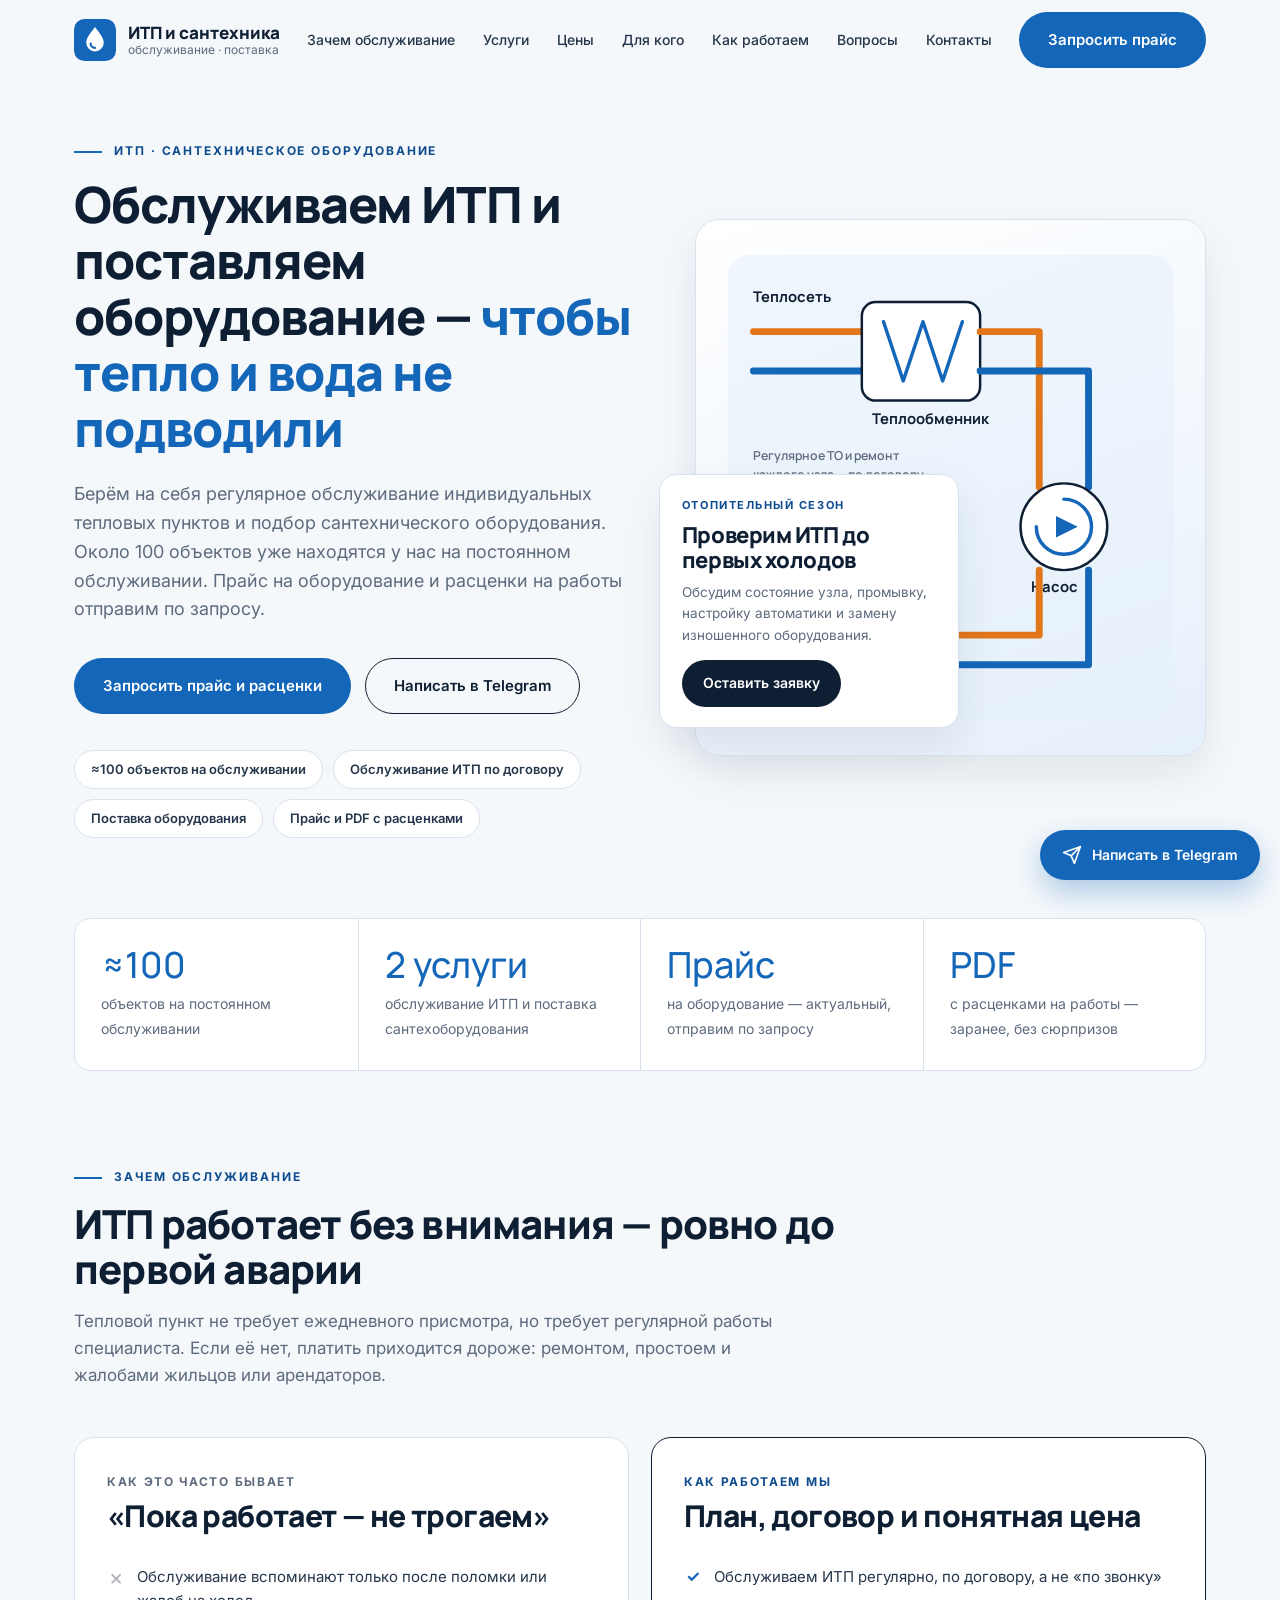
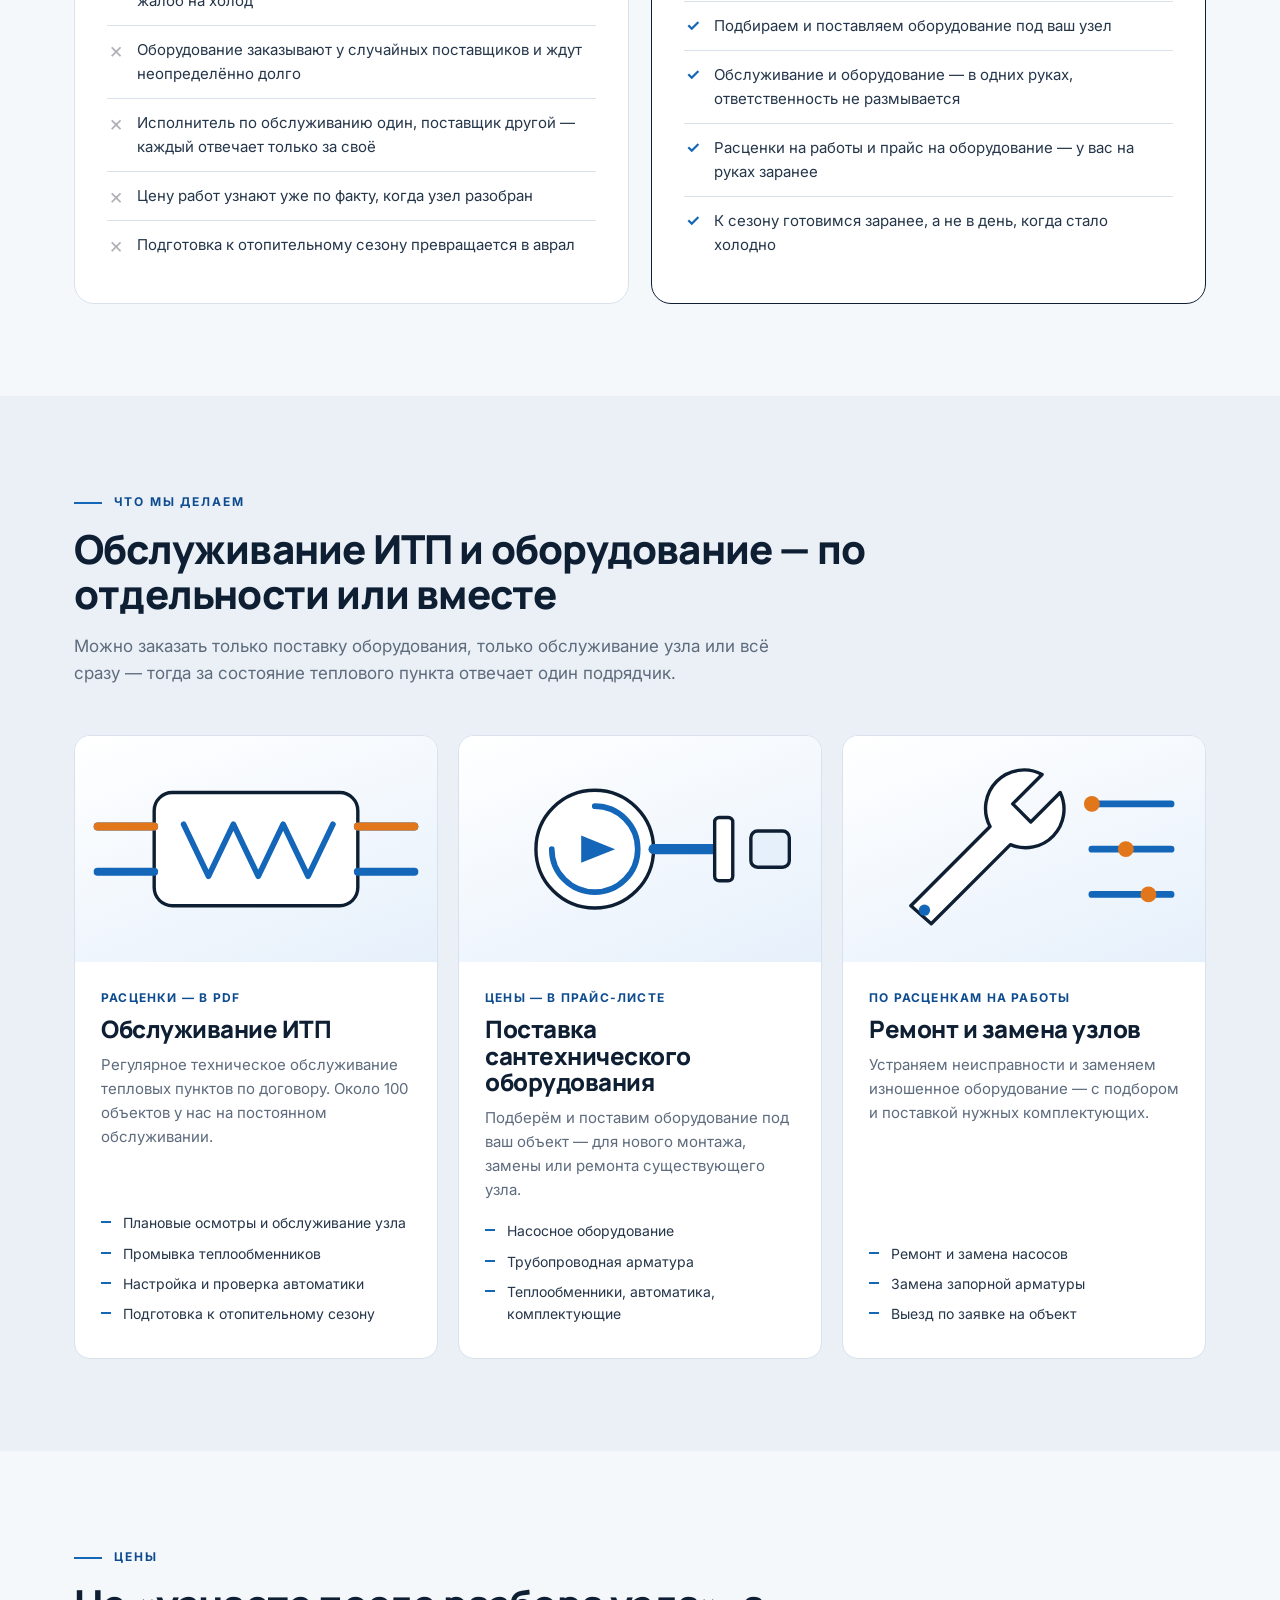
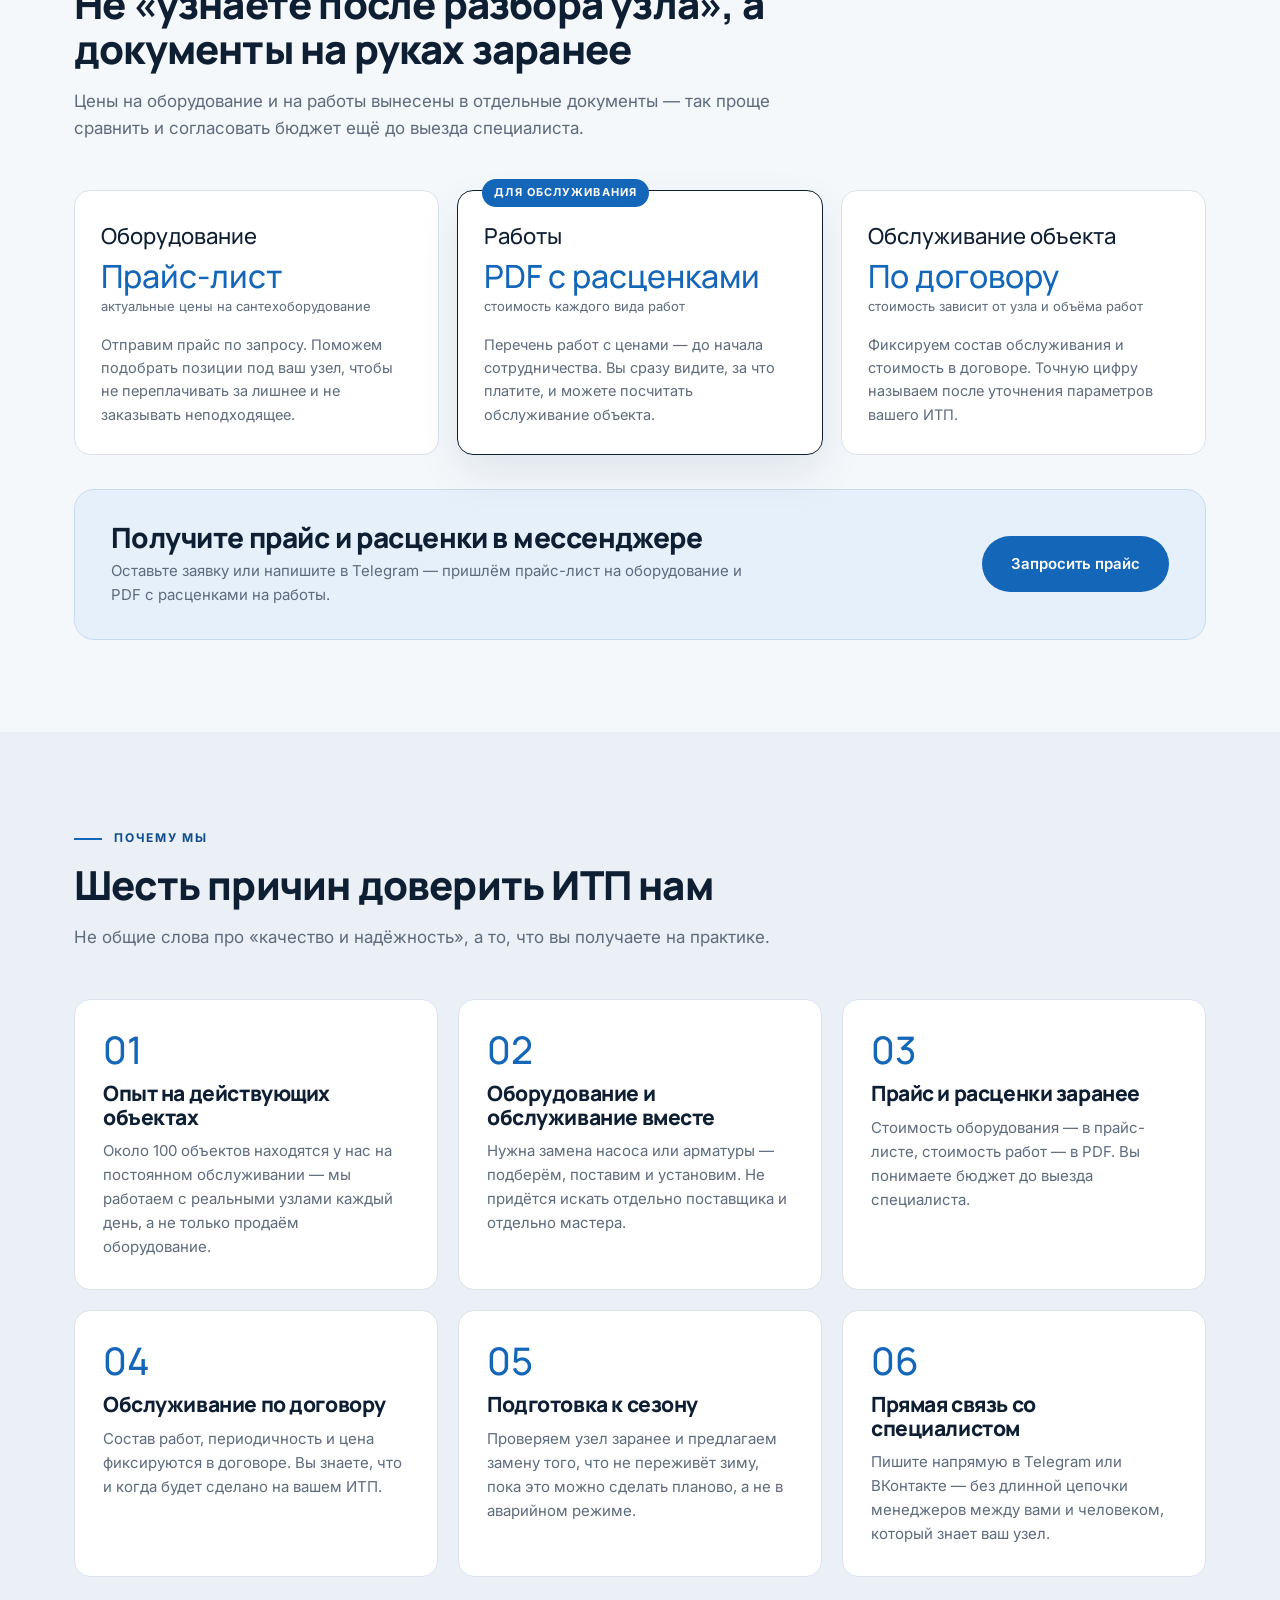
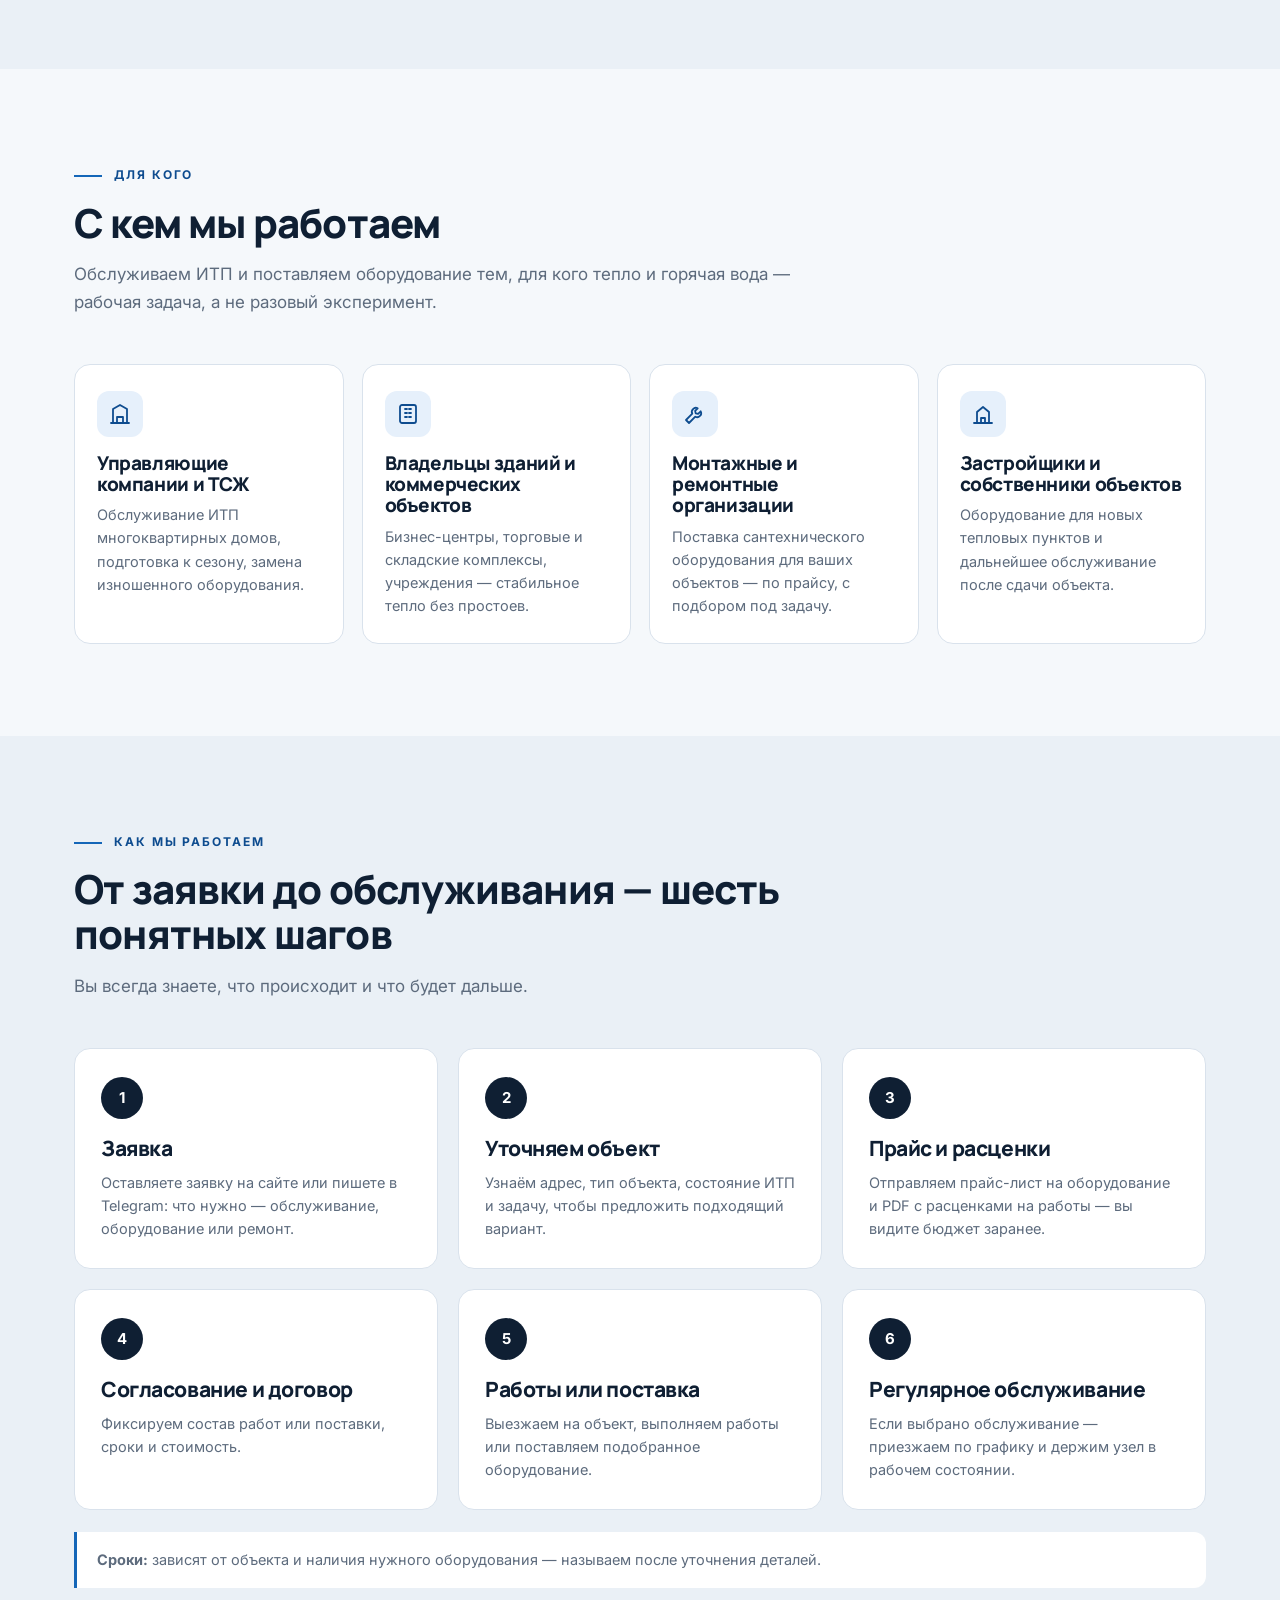
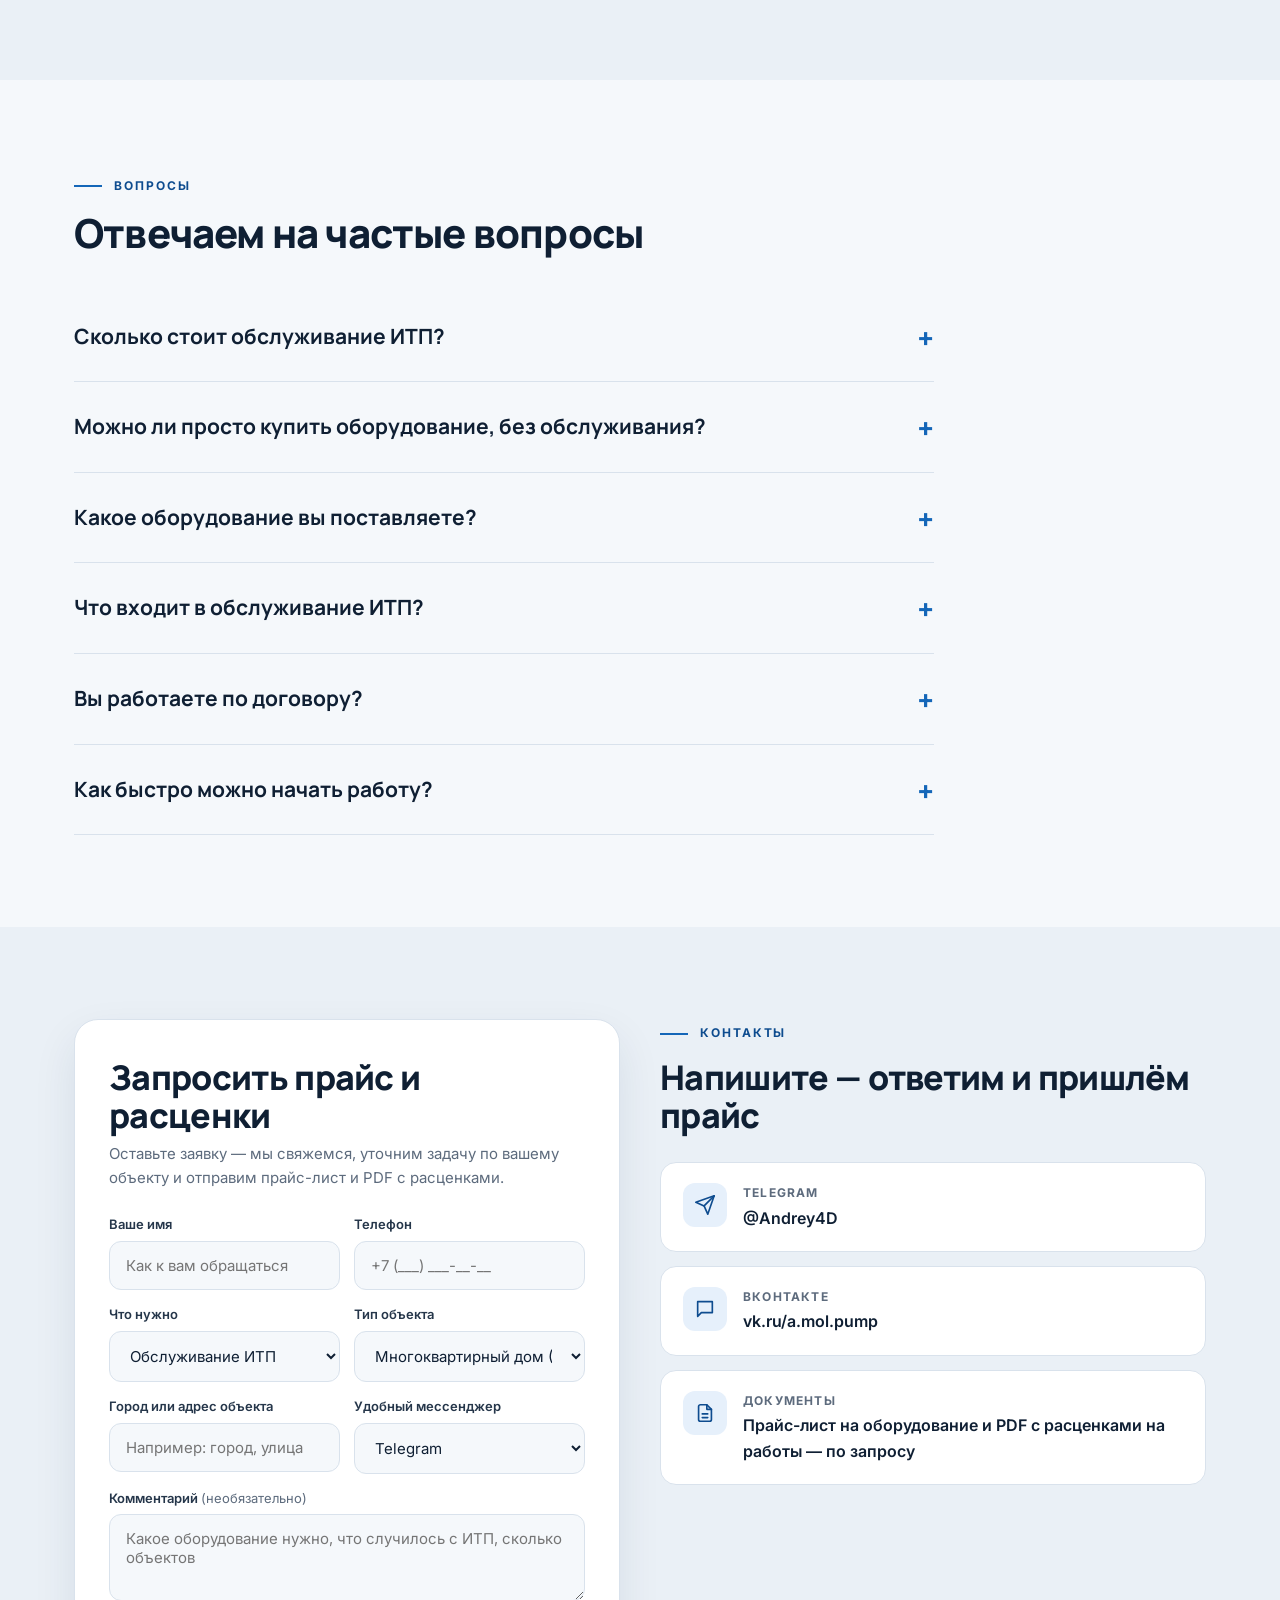
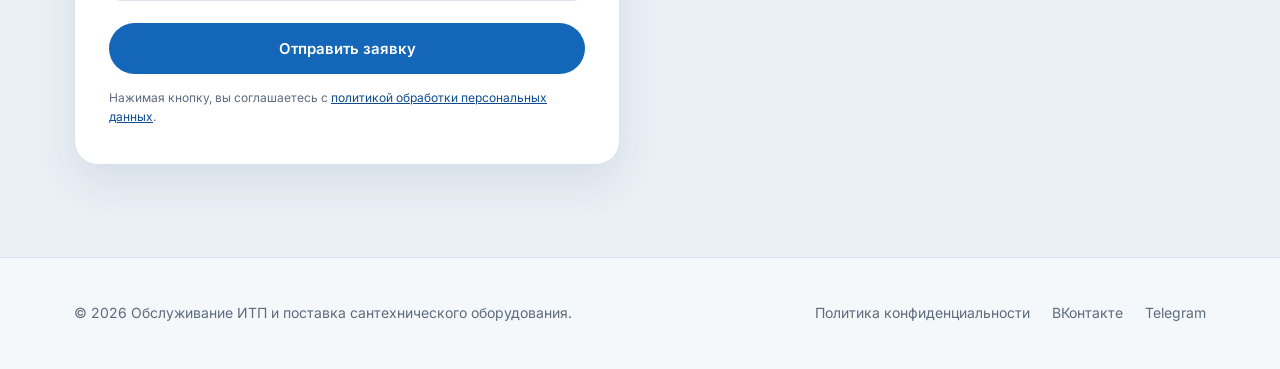
==== index.html @ 443793bd "init: landing for ITP service and plumbing equipment" ====
<!DOCTYPE html>
<html lang="ru">
<head>
<meta charset="UTF-8">
<meta name="viewport" content="width=device-width, initial-scale=1.0">
<title>Обслуживание ИТП и поставка сантехнического оборудования</title>
<meta name="description" content="Обслуживание индивидуальных тепловых пунктов (ИТП) и поставка сантехнического оборудования. Около 100 объектов на постоянном обслуживании. Прайс на оборудование и расценки на работы — по запросу.">
<link rel="icon" href="img/favicon.svg" type="image/svg+xml">
<link rel="preconnect" href="https://fonts.googleapis.com">
<link rel="preconnect" href="https://fonts.gstatic.com" crossorigin>
<link href="https://fonts.googleapis.com/css2?family=Manrope:wght@600;700;800&family=Inter:wght@400;500;600;700&display=swap" rel="stylesheet">
<link rel="stylesheet" href="styles.css">
</head>
<body>

<header class="header" id="header">
  <div class="header__inner">
    <a href="#top" class="logo" aria-label="Обслуживание ИТП и сантехоборудование">
      <svg class="logo__mark" viewBox="0 0 48 48" aria-hidden="true"><rect width="48" height="48" rx="12" fill="#1466b8"/><path d="M24 9c-5 7-10 12-10 18a10 10 0 0 0 20 0c0-6-5-11-10-18z" fill="#fff"/><path d="M19 28a5 5 0 0 0 5 5" fill="none" stroke="#1466b8" stroke-width="2.5" stroke-linecap="round"/></svg>
      <span class="logo__text"><b>ИТП и сантехника</b><small>обслуживание · поставка</small></span>
    </a>
    <nav class="nav" id="nav">
      <a href="#pain">Зачем обслуживание</a>
      <a href="#services">Услуги</a>
      <a href="#prices">Цены</a>
      <a href="#audience">Для кого</a>
      <a href="#process">Как работаем</a>
      <a href="#faq">Вопросы</a>
      <a href="#contact">Контакты</a>
    </nav>
    <div class="header__right">
      <a href="#contact" class="btn btn--primary">Запросить прайс</a>
      <button class="burger" id="burger" aria-label="Меню"><span></span></button>
    </div>
  </div>
</header>

<main id="top">

<!-- HERO -->
<section class="hero">
  <div class="container hero__grid">
    <div>
      <p class="section-tag">ИТП · сантехническое оборудование</p>
      <h1>Обслуживаем ИТП и поставляем оборудование — <em>чтобы тепло и вода не подводили</em></h1>
      <p class="hero__lead">Берём на себя регулярное обслуживание индивидуальных тепловых пунктов и подбор сантехнического оборудования. Около 100 объектов уже находятся у нас на постоянном обслуживании. Прайс на оборудование и расценки на работы отправим по запросу.</p>
      <div class="hero__cta">
        <a href="#contact" class="btn btn--primary">Запросить прайс и расценки</a>
        <a href="https://t.me/Andrey4D" target="_blank" rel="noopener" class="btn btn--outline">Написать в Telegram</a>
      </div>
      <div class="hero__chips">
        <span class="chip">≈100 объектов на обслуживании</span>
        <span class="chip">Обслуживание ИТП по договору</span>
        <span class="chip">Поставка оборудования</span>
        <span class="chip">Прайс и PDF с расценками</span>
      </div>
    </div>
    <div class="hero__visual">
      <div class="hero__diagram">
        <svg viewBox="0 0 480 500" role="img" aria-label="Схема индивидуального теплового пункта: теплосеть, теплообменник, насос, здание">
          <rect class="svg-fill" x="14" y="14" width="452" height="472" rx="22" opacity=".55"/>
          <!-- теплосеть -->
          <text class="svg-txt" x="40" y="62">Теплосеть</text>
          <path class="svg-pipe svg-pipe--hot" d="M40 92 H150"/>
          <path class="svg-pipe" d="M40 132 H150"/>
          <!-- теплообменник -->
          <rect class="svg-box" x="150" y="62" width="120" height="100" rx="14"/>
          <path d="M172 82 L192 142 L212 82 L232 142 L252 82" fill="none" stroke="#1466b8" stroke-width="3.5" stroke-linecap="round" stroke-linejoin="round"/>
          <text class="svg-txt" x="160" y="186">Теплообменник</text>
          <!-- труба вниз к насосу -->
          <path class="svg-pipe svg-pipe--hot" d="M270 92 H330 V250"/>
          <path class="svg-pipe" d="M270 132 H380 V250"/>
          <!-- насос -->
          <circle class="svg-box" cx="355" cy="290" r="44"/>
          <path d="M355 262 A28 28 0 1 1 327 290" fill="none" stroke="#1466b8" stroke-width="3.5" stroke-linecap="round"/>
          <path d="M347 279 L369 290 L347 301 Z" fill="#1466b8"/>
          <text class="svg-txt" x="322" y="356">Насос</text>
          <!-- линия к зданию -->
          <path class="svg-pipe svg-pipe--hot" d="M330 334 V400 H210"/>
          <path class="svg-pipe" d="M380 334 V430 H210"/>
          <!-- здание -->
          <rect class="svg-box" x="70" y="330" width="140" height="120" rx="6"/>
          <g fill="#e6f0fb" stroke="#0f1f33" stroke-width="1.8">
            <rect x="86" y="348" width="24" height="22" rx="3"/><rect x="118" y="348" width="24" height="22" rx="3"/><rect x="150" y="348" width="24" height="22" rx="3"/>
            <rect x="86" y="382" width="24" height="22" rx="3"/><rect x="118" y="382" width="24" height="22" rx="3"/><rect x="150" y="382" width="24" height="22" rx="3"/>
          </g>
          <rect x="120" y="418" width="30" height="32" rx="3" fill="#1466b8"/>
          <text class="svg-txt" x="98" y="476">Здание</text>
          <!-- подписи -->
          <text class="svg-txt--s svg-txt" x="40" y="222">Регулярное ТО и ремонт</text>
          <text class="svg-txt--s svg-txt" x="40" y="242">каждого узла — по договору</text>
        </svg>
      </div>
      <aside class="hero__card">
        <p class="hero__card-tag">Отопительный сезон</p>
        <h3>Проверим ИТП до первых холодов</h3>
        <p>Обсудим состояние узла, промывку, настройку автоматики и замену изношенного оборудования.</p>
        <a href="#contact" class="btn btn--dark">Оставить заявку</a>
      </aside>
    </div>
  </div>
</section>

<!-- STATS -->
<section class="stats">
  <div class="container">
    <div class="stats__row">
      <div class="stat"><b>≈100</b><span>объектов на постоянном обслуживании</span></div>
      <div class="stat"><b>2 услуги</b><span>обслуживание ИТП и поставка сантехоборудования</span></div>
      <div class="stat"><b>Прайс</b><span>на оборудование — актуальный, отправим по запросу</span></div>
      <div class="stat"><b>PDF</b><span>с расценками на работы — заранее, без сюрпризов</span></div>
    </div>
  </div>
</section>

<!-- PAIN -->
<section id="pain">
  <div class="container">
    <p class="section-tag">Зачем обслуживание</p>
    <h2 class="section-title">ИТП работает без внимания — ровно до первой аварии</h2>
    <p class="section-lead">Тепловой пункт не требует ежедневного присмотра, но требует регулярной работы специалиста. Если её нет, платить приходится дороже: ремонтом, простоем и жалобами жильцов или арендаторов.</p>
    <div class="versus">
      <div class="versus__col">
        <p class="versus__label">Как это часто бывает</p>
        <h3>«Пока работает — не трогаем»</h3>
        <ul>
          <li>Обслуживание вспоминают только после поломки или жалоб на холод</li>
          <li>Оборудование заказывают у случайных поставщиков и ждут неопределённо долго</li>
          <li>Исполнитель по обслуживанию один, поставщик другой — каждый отвечает только за своё</li>
          <li>Цену работ узнают уже по факту, когда узел разобран</li>
          <li>Подготовка к отопительному сезону превращается в аврал</li>
        </ul>
      </div>
      <div class="versus__col versus__col--good">
        <p class="versus__label">Как работаем мы</p>
        <h3>План, договор и понятная цена</h3>
        <ul>
          <li>Обслуживаем ИТП регулярно, по договору, а не «по звонку»</li>
          <li>Подбираем и поставляем оборудование под ваш узел</li>
          <li>Обслуживание и оборудование — в одних руках, ответственность не размывается</li>
          <li>Расценки на работы и прайс на оборудование — у вас на руках заранее</li>
          <li>К сезону готовимся заранее, а не в день, когда стало холодно</li>
        </ul>
      </div>
    </div>
  </div>
</section>

<!-- SERVICES -->
<section id="services" class="alt">
  <div class="container">
    <p class="section-tag">Что мы делаем</p>
    <h2 class="section-title">Обслуживание ИТП и оборудование — по отдельности или вместе</h2>
    <p class="section-lead">Можно заказать только поставку оборудования, только обслуживание узла или всё сразу — тогда за состояние теплового пункта отвечает один подрядчик.</p>
    <div class="srv-grid">
      <article class="srv">
        <div class="srv__img srv__img--svg">
          <svg viewBox="0 0 320 200" aria-hidden="true"><rect x="70" y="50" width="180" height="100" rx="16" fill="#fff" stroke="#0f1f33" stroke-width="3"/><path d="M96 78 L118 124 L140 78 L162 124 L184 78 L206 124 L228 78" fill="none" stroke="#1466b8" stroke-width="5" stroke-linecap="round" stroke-linejoin="round"/><path d="M20 80 H70 M20 120 H70 M250 80 H300 M250 120 H300" stroke="#1466b8" stroke-width="7" stroke-linecap="round"/><path d="M20 80 H70 M250 80 H300" stroke="#e2761b" stroke-width="7" stroke-linecap="round"/></svg>
        </div>
        <div class="srv__body">
          <p class="srv__price">Расценки — в PDF</p>
          <h3>Обслуживание ИТП</h3>
          <p>Регулярное техническое обслуживание тепловых пунктов по договору. Около 100 объектов у нас на постоянном обслуживании.</p>
          <ul>
            <li>Плановые осмотры и обслуживание узла</li>
            <li>Промывка теплообменников</li>
            <li>Настройка и проверка автоматики</li>
            <li>Подготовка к отопительному сезону</li>
          </ul>
        </div>
      </article>
      <article class="srv">
        <div class="srv__img srv__img--svg">
          <svg viewBox="0 0 320 200" aria-hidden="true"><circle cx="120" cy="100" r="52" fill="#fff" stroke="#0f1f33" stroke-width="3"/><path d="M120 62 A38 38 0 1 1 82 100" fill="none" stroke="#1466b8" stroke-width="5" stroke-linecap="round"/><path d="M108 88 L138 100 L108 112 Z" fill="#1466b8"/><path d="M172 100 H230" stroke="#1466b8" stroke-width="9" stroke-linecap="round"/><rect x="226" y="72" width="16" height="56" rx="4" fill="#fff" stroke="#0f1f33" stroke-width="3"/><rect x="258" y="84" width="34" height="32" rx="6" fill="#e6f0fb" stroke="#0f1f33" stroke-width="3"/></svg>
        </div>
        <div class="srv__body">
          <p class="srv__price">Цены — в прайс-листе</p>
          <h3>Поставка сантехнического оборудования</h3>
          <p>Подберём и поставим оборудование под ваш объект — для нового монтажа, замены или ремонта существующего узла.</p>
          <ul>
            <li>Насосное оборудование</li>
            <li>Трубопроводная арматура</li>
            <li>Теплообменники, автоматика, комплектующие</li>
          </ul>
        </div>
      </article>
      <article class="srv">
        <div class="srv__img srv__img--svg">
          <svg viewBox="0 0 320 200" aria-hidden="true"><path d="M60 150 L130 80 A34 34 0 0 1 176 34 L150 60 L166 76 L192 50 A34 34 0 0 1 148 96 L78 166 Z" fill="#fff" stroke="#0f1f33" stroke-width="3" stroke-linejoin="round"/><circle cx="72" cy="154" r="5" fill="#1466b8"/><path d="M220 60 H290 M220 100 H290 M220 140 H290" stroke="#1466b8" stroke-width="6" stroke-linecap="round"/><circle cx="220" cy="60" r="7" fill="#e2761b"/><circle cx="250" cy="100" r="7" fill="#e2761b"/><circle cx="270" cy="140" r="7" fill="#e2761b"/></svg>
        </div>
        <div class="srv__body">
          <p class="srv__price">По расценкам на работы</p>
          <h3>Ремонт и замена узлов</h3>
          <p>Устраняем неисправности и заменяем изношенное оборудование — с подбором и поставкой нужных комплектующих.</p>
          <ul>
            <li>Ремонт и замена насосов</li>
            <li>Замена запорной арматуры</li>
            <li>Выезд по заявке на объект</li>
          </ul>
        </div>
      </article>
    </div>
  </div>
</section>

<!-- PRICES -->
<section id="prices">
  <div class="container">
    <p class="section-tag">Цены</p>
    <h2 class="section-title">Не «узнаете после разбора узла», а документы на руках заранее</h2>
    <p class="section-lead">Цены на оборудование и на работы вынесены в отдельные документы — так проще сравнить и согласовать бюджет ещё до выезда специалиста.</p>

    <div class="tariffs">
      <div class="tariff">
        <p class="tariff__name">Оборудование</p>
        <p class="tariff__price">Прайс-лист</p>
        <p class="tariff__unit">актуальные цены на сантехоборудование</p>
        <p>Отправим прайс по запросу. Поможем подобрать позиции под ваш узел, чтобы не переплачивать за лишнее и не заказывать неподходящее.</p>
      </div>
      <div class="tariff tariff--hit">
        <span class="tariff__badge">Для обслуживания</span>
        <p class="tariff__name">Работы</p>
        <p class="tariff__price">PDF с расценками</p>
        <p class="tariff__unit">стоимость каждого вида работ</p>
        <p>Перечень работ с ценами — до начала сотрудничества. Вы сразу видите, за что платите, и можете посчитать обслуживание объекта.</p>
      </div>
      <div class="tariff">
        <p class="tariff__name">Обслуживание объекта</p>
        <p class="tariff__price">По договору</p>
        <p class="tariff__unit">стоимость зависит от узла и объёма работ</p>
        <p>Фиксируем состав обслуживания и стоимость в договоре. Точную цифру называем после уточнения параметров вашего ИТП.</p>
      </div>
    </div>

    <div class="furniture-row" style="margin-top:34px">
      <div>
        <h3>Получите прайс и расценки в мессенджере</h3>
        <p>Оставьте заявку или напишите в Telegram — пришлём прайс-лист на оборудование и PDF с расценками на работы.</p>
      </div>
      <a href="#contact" class="btn btn--primary">Запросить прайс</a>
    </div>
  </div>
</section>

<!-- OFFERS -->
<section id="offers" class="alt">
  <div class="container">
    <p class="section-tag">Почему мы</p>
    <h2 class="section-title">Шесть причин доверить ИТП нам</h2>
    <p class="section-lead">Не общие слова про «качество и надёжность», а то, что вы получаете на практике.</p>
    <div class="offer-grid">
      <div class="offer-card">
        <div class="offer-card__num">01</div>
        <h3>Опыт на действующих объектах</h3>
        <p>Около 100 объектов находятся у нас на постоянном обслуживании — мы работаем с реальными узлами каждый день, а не только продаём оборудование.</p>
      </div>
      <div class="offer-card">
        <div class="offer-card__num">02</div>
        <h3>Оборудование и обслуживание вместе</h3>
        <p>Нужна замена насоса или арматуры — подберём, поставим и установим. Не придётся искать отдельно поставщика и отдельно мастера.</p>
      </div>
      <div class="offer-card">
        <div class="offer-card__num">03</div>
        <h3>Прайс и расценки заранее</h3>
        <p>Стоимость оборудования — в прайс-листе, стоимость работ — в PDF. Вы понимаете бюджет до выезда специалиста.</p>
      </div>
      <div class="offer-card">
        <div class="offer-card__num">04</div>
        <h3>Обслуживание по договору</h3>
        <p>Состав работ, периодичность и цена фиксируются в договоре. Вы знаете, что и когда будет сделано на вашем ИТП.</p>
      </div>
      <div class="offer-card">
        <div class="offer-card__num">05</div>
        <h3>Подготовка к сезону</h3>
        <p>Проверяем узел заранее и предлагаем замену того, что не переживёт зиму, пока это можно сделать планово, а не в аварийном режиме.</p>
      </div>
      <div class="offer-card">
        <div class="offer-card__num">06</div>
        <h3>Прямая связь со специалистом</h3>
        <p>Пишите напрямую в Telegram или ВКонтакте — без длинной цепочки менеджеров между вами и человеком, который знает ваш узел.</p>
      </div>
    </div>
  </div>
</section>

<!-- AUDIENCE -->
<section id="audience">
  <div class="container">
    <p class="section-tag">Для кого</p>
    <h2 class="section-title">С кем мы работаем</h2>
    <p class="section-lead">Обслуживаем ИТП и поставляем оборудование тем, для кого тепло и горячая вода — рабочая задача, а не разовый эксперимент.</p>
    <div class="aud">
      <div class="aud__item">
        <div class="aud__icon"><svg viewBox="0 0 24 24" fill="none" stroke="currentColor" stroke-width="1.8" stroke-linecap="round" stroke-linejoin="round"><path d="M3 21h18"/><path d="M5 21V7l7-4 7 4v14"/><path d="M9 21v-6h6v6"/></svg></div>
        <h3>Управляющие компании и ТСЖ</h3>
        <p>Обслуживание ИТП многоквартирных домов, подготовка к сезону, замена изношенного оборудования.</p>
      </div>
      <div class="aud__item">
        <div class="aud__icon"><svg viewBox="0 0 24 24" fill="none" stroke="currentColor" stroke-width="1.8" stroke-linecap="round" stroke-linejoin="round"><rect x="4" y="3" width="16" height="18" rx="2"/><path d="M9 7h2M13 7h2M9 11h2M13 11h2M9 15h2M13 15h2"/></svg></div>
        <h3>Владельцы зданий и коммерческих объектов</h3>
        <p>Бизнес-центры, торговые и складские комплексы, учреждения — стабильное тепло без простоев.</p>
      </div>
      <div class="aud__item">
        <div class="aud__icon"><svg viewBox="0 0 24 24" fill="none" stroke="currentColor" stroke-width="1.8" stroke-linecap="round" stroke-linejoin="round"><path d="M14.7 6.3a4 4 0 0 0-5.4 5.4L3 18l3 3 6.3-6.3a4 4 0 0 0 5.4-5.4l-2.6 2.6-2.4-.6-.6-2.4z"/></svg></div>
        <h3>Монтажные и ремонтные организации</h3>
        <p>Поставка сантехнического оборудования для ваших объектов — по прайсу, с подбором под задачу.</p>
      </div>
      <div class="aud__item">
        <div class="aud__icon"><svg viewBox="0 0 24 24" fill="none" stroke="currentColor" stroke-width="1.8" stroke-linecap="round" stroke-linejoin="round"><path d="M3 21h18"/><path d="M6 21V10l6-5 6 5v11"/><path d="M10 21v-5h4v5"/></svg></div>
        <h3>Застройщики и собственники объектов</h3>
        <p>Оборудование для новых тепловых пунктов и дальнейшее обслуживание после сдачи объекта.</p>
      </div>
    </div>
  </div>
</section>

<!-- PROCESS -->
<section id="process" class="alt">
  <div class="container">
    <p class="section-tag">Как мы работаем</p>
    <h2 class="section-title">От заявки до обслуживания — шесть понятных шагов</h2>
    <p class="section-lead">Вы всегда знаете, что происходит и что будет дальше.</p>
    <div class="steps">
      <div class="step">
        <span class="step__n">1</span>
        <h3>Заявка</h3>
        <p>Оставляете заявку на сайте или пишете в Telegram: что нужно — обслуживание, оборудование или ремонт.</p>
      </div>
      <div class="step">
        <span class="step__n">2</span>
        <h3>Уточняем объект</h3>
        <p>Узнаём адрес, тип объекта, состояние ИТП и задачу, чтобы предложить подходящий вариант.</p>
      </div>
      <div class="step">
        <span class="step__n">3</span>
        <h3>Прайс и расценки</h3>
        <p>Отправляем прайс-лист на оборудование и PDF с расценками на работы — вы видите бюджет заранее.</p>
      </div>
      <div class="step">
        <span class="step__n">4</span>
        <h3>Согласование и договор</h3>
        <p>Фиксируем состав работ или поставки, сроки и стоимость.</p>
      </div>
      <div class="step">
        <span class="step__n">5</span>
        <h3>Работы или поставка</h3>
        <p>Выезжаем на объект, выполняем работы или поставляем подобранное оборудование.</p>
      </div>
      <div class="step">
        <span class="step__n">6</span>
        <h3>Регулярное обслуживание</h3>
        <p>Если выбрано обслуживание — приезжаем по графику и держим узел в рабочем состоянии.</p>
      </div>
    </div>
    <p class="terms"><b>Сроки:</b> зависят от объекта и наличия нужного оборудования — называем после уточнения деталей.</p>
  </div>
</section>

<!-- FAQ -->
<section id="faq">
  <div class="container">
    <p class="section-tag">Вопросы</p>
    <h2 class="section-title">Отвечаем на частые вопросы</h2>
    <div class="faq" style="margin-top:36px">
      <details class="faq__item">
        <summary>Сколько стоит обслуживание ИТП?</summary>
        <p>Стоимость зависит от узла и объёма работ. Расценки на каждый вид работ мы отправляем в PDF, а точную цену по вашему объекту называем после уточнения параметров ИТП. Итоговая сумма фиксируется в договоре.</p>
      </details>
      <details class="faq__item">
        <summary>Можно ли просто купить оборудование, без обслуживания?</summary>
        <p>Да. Оборудование можно приобрести отдельно — пришлём прайс-лист и поможем подобрать позиции под вашу задачу. Если понадобится установка или обслуживание, это можно добавить.</p>
      </details>
      <details class="faq__item">
        <summary>Какое оборудование вы поставляете?</summary>
        <p>Сантехническое оборудование, в том числе для тепловых пунктов: насосы, арматуру, комплектующие. Актуальный ассортимент и цены — в прайс-листе, который мы отправляем по запросу. Если нужной позиции нет в прайсе, уточните — подберём.</p>
      </details>
      <details class="faq__item">
        <summary>Что входит в обслуживание ИТП?</summary>
        <p>Плановые осмотры и обслуживание узла, промывка теплообменников, проверка и настройка автоматики, подготовка к отопительному сезону, ремонт и замена изношенных элементов. Точный состав зависит от вашего ИТП и фиксируется в договоре.</p>
      </details>
      <details class="faq__item">
        <summary>Вы работаете по договору?</summary>
        <p>Да, обслуживание оформляется договором, в котором фиксируются состав работ, периодичность и стоимость. Так вы заранее понимаете, что и когда будет сделано.</p>
      </details>
      <details class="faq__item">
        <summary>Как быстро можно начать работу?</summary>
        <p>Сроки зависят от загрузки, объекта и наличия оборудования. Напишите, что нужно, и мы назовём реальные сроки после уточнения деталей. Готовиться к отопительному сезону лучше заранее.</p>
      </details>
    </div>
  </div>
</section>

<!-- CONTACT -->
<section id="contact" class="alt">
  <div class="container contact__grid">
    <form class="form leadForm" id="leadForm" novalidate>
      <h3>Запросить прайс и расценки</h3>
      <p class="form__sub">Оставьте заявку — мы свяжемся, уточним задачу по вашему объекту и отправим прайс-лист и PDF с расценками.</p>
      <input type="text" name="_gotcha" style="display:none" tabindex="-1" autocomplete="off">
      <div class="field-row">
        <div class="field">
          <label for="f-name">Ваше имя</label>
          <input type="text" id="f-name" name="name" placeholder="Как к вам обращаться" required>
        </div>
        <div class="field">
          <label for="f-phone">Телефон</label>
          <input type="tel" id="f-phone" name="phone" placeholder="+7 (___) ___-__-__" required>
        </div>
      </div>
      <div class="field-row">
        <div class="field">
          <label for="f-need">Что нужно</label>
          <select id="f-need" name="need">
            <option value="Обслуживание ИТП">Обслуживание ИТП</option>
            <option value="Поставка сантехоборудования">Поставка сантехоборудования</option>
            <option value="Ремонт или замена оборудования в ИТП">Ремонт или замена оборудования в ИТП</option>
            <option value="Подготовка ИТП к отопительному сезону">Подготовка ИТП к отопительному сезону</option>
            <option value="Пока просто нужен прайс">Пока просто нужен прайс</option>
          </select>
        </div>
        <div class="field">
          <label for="f-object">Тип объекта</label>
          <select id="f-object" name="object">
            <option value="Многоквартирный дом (УК / ТСЖ)">Многоквартирный дом (УК / ТСЖ)</option>
            <option value="Коммерческое здание / БЦ / ТЦ">Коммерческое здание / БЦ / ТЦ</option>
            <option value="Производство / склад">Производство / склад</option>
            <option value="Учреждение (школа, сад, больница)">Учреждение (школа, сад, больница)</option>
            <option value="Монтажная организация (закупка оборудования)">Монтажная организация (закупка оборудования)</option>
            <option value="Другое">Другое</option>
          </select>
        </div>
      </div>
      <div class="field-row">
        <div class="field">
          <label for="f-city">Город или адрес объекта</label>
          <input type="text" id="f-city" name="city" placeholder="Например: город, улица">
        </div>
        <div class="field">
          <label for="f-messenger">Удобный мессенджер</label>
          <select id="f-messenger" name="messenger">
            <option value="Telegram">Telegram</option>
            <option value="WhatsApp">WhatsApp</option>
            <option value="MAX">MAX</option>
            <option value="Звонок">Только звонок</option>
          </select>
        </div>
      </div>
      <div class="field">
        <label for="f-comment">Комментарий <span style="font-weight:400;color:var(--clr-text-soft)">(необязательно)</span></label>
        <textarea id="f-comment" name="comment" rows="3" placeholder="Какое оборудование нужно, что случилось с ИТП, сколько объектов"></textarea>
      </div>
      <button type="submit" class="btn btn--primary btn--block">Отправить заявку</button>
      <p class="form__agree">Нажимая кнопку, вы соглашаетесь с <a href="privacy.html" target="_blank">политикой обработки персональных данных</a>.</p>
    </form>

    <div>
      <p class="section-tag">Контакты</p>
      <h2 class="section-title" style="font-size:34px">Напишите — ответим и пришлём прайс</h2>
      <div class="contacts" style="margin-top:28px">
        <div class="contact-card">
          <div class="contact-card__icon"><svg viewBox="0 0 24 24" fill="none" stroke="currentColor" stroke-width="1.8" stroke-linecap="round" stroke-linejoin="round"><path d="m22 2-7 20-4-9-9-4z"/><path d="M22 2 11 13"/></svg></div>
          <div><small>Telegram</small><b><a href="https://t.me/Andrey4D" target="_blank" rel="noopener">@Andrey4D</a></b></div>
        </div>
        <div class="contact-card">
          <div class="contact-card__icon"><svg viewBox="0 0 24 24" fill="none" stroke="currentColor" stroke-width="1.8" stroke-linecap="round" stroke-linejoin="round"><path d="M4 4h16v12H8l-4 4z"/></svg></div>
          <div><small>ВКонтакте</small><b><a href="https://vk.ru/a.mol.pump" target="_blank" rel="noopener">vk.ru/a.mol.pump</a></b></div>
        </div>
        <div class="contact-card">
          <div class="contact-card__icon"><svg viewBox="0 0 24 24" fill="none" stroke="currentColor" stroke-width="1.8" stroke-linecap="round" stroke-linejoin="round"><path d="M14 3H7a2 2 0 0 0-2 2v14a2 2 0 0 0 2 2h10a2 2 0 0 0 2-2V8z"/><path d="M14 3v5h5M9 13h6M9 17h6"/></svg></div>
          <div><small>Документы</small><b>Прайс-лист на оборудование и PDF с расценками на работы — по запросу</b></div>
        </div>
      </div>
    </div>
  </div>
</section>

</main>

<footer class="footer">
  <div class="container footer__inner">
    <div>© <span id="year">2026</span> Обслуживание ИТП и поставка сантехнического оборудования.</div>
    <div class="footer__links">
      <a href="privacy.html">Политика конфиденциальности</a>
      <a href="https://vk.ru/a.mol.pump" target="_blank" rel="noopener">ВКонтакте</a>
      <a href="https://t.me/Andrey4D" target="_blank" rel="noopener">Telegram</a>
    </div>
  </div>
</footer>

<a href="https://t.me/Andrey4D" target="_blank" rel="noopener" class="fab" aria-label="Написать в Telegram">
  <svg viewBox="0 0 24 24" fill="none" stroke="currentColor" stroke-width="2" stroke-linecap="round" stroke-linejoin="round"><path d="m22 2-7 20-4-9-9-4z"/><path d="M22 2 11 13"/></svg>
  <span>Написать в Telegram</span>
</a>

<script src="script.js"></script>
</body>
</html>
---- styles.css ----
:root {
  --clr-bg: #f5f8fb;
  --clr-bg-alt: #eaf0f6;
  --clr-surface: #ffffff;
  --clr-ink: #0f1f33;
  --clr-text: #25364a;
  --clr-text-soft: #5d6b7d;
  --clr-line: #d9e2ec;
  --clr-accent: #1466b8;
  --clr-accent-dark: #0e4c8f;
  --clr-accent-soft: #e6f0fb;
  --radius: 16px;
  --shadow: 0 18px 44px rgba(15, 40, 80, 0.09);
  --ff-head: 'Manrope', 'Segoe UI', sans-serif;
  --ff-body: 'Inter', sans-serif;
}

* { box-sizing: border-box; margin: 0; padding: 0; }
html { scroll-behavior: smooth; }
body {
  font-family: var(--ff-body);
  background: var(--clr-bg);
  color: var(--clr-text);
  line-height: 1.6;
  -webkit-font-smoothing: antialiased;
}
img { max-width: 100%; display: block; }
a { color: inherit; text-decoration: none; }
ul { list-style: none; }
h1, h2, h3, h4 { font-family: var(--ff-head); font-weight: 500; color: var(--clr-ink); line-height: 1.1; letter-spacing: -0.005em; }
.container { max-width: 1180px; margin: 0 auto; padding: 0 24px; }
section { padding: 92px 0; }
.section-tag {
  display: inline-block;
  font-size: 12px;
  font-weight: 700;
  letter-spacing: 0.16em;
  text-transform: uppercase;
  color: var(--clr-accent-dark);
  margin-bottom: 16px;
}
.section-tag::before { content: ''; display: inline-block; width: 28px; height: 2px; background: var(--clr-accent); vertical-align: middle; margin-right: 12px; }
.section-title { font-size: 46px; max-width: 800px; margin-bottom: 16px; }
.section-lead { font-size: 17px; color: var(--clr-text-soft); max-width: 720px; margin-bottom: 48px; }

/* Buttons */
.btn {
  display: inline-flex;
  align-items: center;
  justify-content: center;
  gap: 8px;
  font-family: var(--ff-body);
  font-weight: 600;
  font-size: 15px;
  padding: 15px 28px;
  border-radius: 999px;
  border: 1px solid transparent;
  cursor: pointer;
  transition: all 0.2s ease;
  white-space: nowrap;
}
.btn--primary { background: var(--clr-accent); color: #fff; }
.btn--primary:hover { background: var(--clr-accent-dark); }
.btn--dark { background: var(--clr-ink); color: #fff; }
.btn--dark:hover { background: var(--clr-accent-dark); }
.btn--outline { background: transparent; border-color: var(--clr-ink); color: var(--clr-ink); }
.btn--outline:hover { background: var(--clr-ink); color: #fff; }
.btn--block { width: 100%; }

/* Header */
.header {
  position: sticky;
  top: 0;
  z-index: 100;
  background: rgba(245, 248, 251, 0.92);
  backdrop-filter: blur(12px);
  border-bottom: 1px solid transparent;
  transition: border-color 0.2s ease, box-shadow 0.2s ease;
}
.header.scrolled { border-bottom-color: var(--clr-line); box-shadow: 0 6px 24px rgba(15, 40, 80, 0.05); }
.header__inner { display: flex; align-items: center; justify-content: space-between; gap: 24px; min-width: 0; padding: 12px 24px; max-width: 1180px; margin: 0 auto; }
.logo { display: flex; align-items: center; flex-shrink: 0; }
.logo img { height: 42px; width: auto; }
.nav { display: flex; align-items: center; gap: 28px; }
.nav a { white-space: nowrap; font-size: 14px; font-weight: 500; color: var(--clr-text); transition: color 0.2s ease; }
.nav a:hover { color: var(--clr-accent); }
.header__right { display: flex; align-items: center; gap: 18px; flex-shrink: 0; }
.header__phone { font-weight: 600; font-size: 15px; white-space: nowrap; }
.burger { display: none; width: 42px; height: 42px; border: 1px solid var(--clr-line); background: var(--clr-surface); border-radius: 12px; cursor: pointer; position: relative; flex: none; }
.burger span, .burger::before, .burger::after { content: ''; position: absolute; left: 11px; right: 11px; height: 2px; background: var(--clr-ink); border-radius: 2px; transition: all 0.2s ease; }
.burger::before { top: 14px; }
.burger span { top: 20px; }
.burger::after { top: 26px; }
.burger.is-open::before { top: 20px; transform: rotate(45deg); }
.burger.is-open span { opacity: 0; }
.burger.is-open::after { top: 20px; transform: rotate(-45deg); }

/* Hero */
.hero { padding: 56px 0 80px; position: relative; overflow: hidden; }
.hero__grid { display: grid; grid-template-columns: 1.05fr 0.95fr; gap: 56px; align-items: center; position: relative; }
.hero h1 { font-size: 66px; margin-bottom: 24px; font-weight: 500; }
.hero h1 em { font-style: normal; color: var(--clr-accent); }
.hero__lead { font-size: 18px; color: var(--clr-text-soft); max-width: 560px; margin-bottom: 34px; }
.hero__cta { display: flex; flex-wrap: wrap; gap: 14px; margin-bottom: 36px; }
.hero__chips { display: flex; flex-wrap: wrap; gap: 10px; }
.chip { font-size: 13px; font-weight: 600; padding: 8px 16px; border-radius: 999px; border: 1px solid var(--clr-line); background: var(--clr-surface); color: var(--clr-text); }
.hero__visual { position: relative; }
.hero__photo { border-radius: 24px; overflow: hidden; box-shadow: var(--shadow); aspect-ratio: 4 / 4.4; background: var(--clr-bg-alt); }
.hero__photo img { width: 100%; height: 100%; object-fit: cover; }
.hero__card {
  position: absolute;
  left: -36px; bottom: 28px;
  width: 300px;
  background: var(--clr-surface);
  border: 1px solid var(--clr-line);
  border-radius: 18px;
  padding: 22px 22px 20px;
  box-shadow: var(--shadow);
}
.hero__card .hero__card-tag { font-size: 11px; font-weight: 700; letter-spacing: 0.14em; text-transform: uppercase; color: var(--clr-accent-dark); margin-bottom: 8px; }
.hero__card h3 { font-size: 22px; margin-bottom: 8px; line-height: 1.15; }
.hero__card p { font-size: 13.5px; color: var(--clr-text-soft); margin-bottom: 14px; }
.hero__card .btn { padding: 11px 20px; font-size: 14px; }

/* Stats */
.stats { padding: 0; }
.stats__row { display: grid; grid-template-columns: repeat(4, 1fr); border: 1px solid var(--clr-line); border-radius: var(--radius); background: var(--clr-surface); overflow: hidden; }
.stat { padding: 28px 26px; border-left: 1px solid var(--clr-line); }
.stat:first-child { border-left: none; }
.stat b { display: block; font-family: var(--ff-head); font-size: 42px; font-weight: 500; color: var(--clr-accent); line-height: 1; margin-bottom: 8px; }
.stat span { font-size: 14px; color: var(--clr-text-soft); }

/* Pain / solution */
.alt { background: var(--clr-bg-alt); }
.versus { display: grid; grid-template-columns: 1fr 1fr; gap: 22px; }
.versus__col { background: var(--clr-surface); border: 1px solid var(--clr-line); border-radius: 20px; padding: 34px 32px; }
.versus__col--good { border-color: var(--clr-ink); }
.versus__col .versus__label { font-size: 12px; font-weight: 700; letter-spacing: 0.14em; text-transform: uppercase; color: var(--clr-text-soft); margin-bottom: 8px; }
.versus__col--good .versus__label { color: var(--clr-accent-dark); }
.versus__col h3 { font-size: 30px; margin-bottom: 20px; }
.versus__col li { position: relative; padding: 12px 0 12px 30px; border-top: 1px solid var(--clr-line); font-size: 15px; }
.versus__col li:first-child { border-top: none; }
.versus__col li::before { content: '×'; position: absolute; left: 2px; top: 10px; font-size: 22px; line-height: 1.3; color: #b0b0b6; }
.versus__col--good li::before { content: '✓'; font-size: 16px; top: 13px; color: var(--clr-accent); font-weight: 700; }

/* Services */
.srv-grid { display: grid; grid-template-columns: repeat(3, 1fr); gap: 20px; }
.srv { background: var(--clr-surface); border: 1px solid var(--clr-line); border-radius: var(--radius); overflow: hidden; display: flex; flex-direction: column; transition: transform 0.2s ease, box-shadow 0.2s ease, border-color 0.2s ease; }
.srv:hover { transform: translateY(-4px); box-shadow: var(--shadow); border-color: var(--clr-ink); }
.srv__img { aspect-ratio: 16 / 10; overflow: hidden; background: var(--clr-bg-alt); }
.srv__img img { width: 100%; height: 100%; object-fit: cover; }
.srv__body { padding: 26px 26px 28px; display: flex; flex-direction: column; flex: 1; }
.srv .srv__price { flex: none; font-size: 12px; font-weight: 700; letter-spacing: 0.1em; text-transform: uppercase; color: var(--clr-accent-dark); margin-bottom: 8px; }
.srv h3 { font-size: 28px; margin-bottom: 10px; }
.srv p { font-size: 15px; color: var(--clr-text-soft); flex: 1; }
.srv ul { margin-top: 14px; }
.srv li { font-size: 14px; padding: 4px 0 4px 22px; position: relative; }
.srv li::before { content: ''; position: absolute; left: 0; top: 13px; width: 10px; height: 2px; background: var(--clr-accent); }

/* Pricing */
.price-block { margin-bottom: 44px; }
.price-block h3 { font-size: 30px; margin-bottom: 6px; }
.price-block > p { color: var(--clr-text-soft); font-size: 15px; margin-bottom: 20px; }
.tariffs { display: grid; grid-template-columns: repeat(3, 1fr); gap: 18px; }
.tariff { background: var(--clr-surface); border: 1px solid var(--clr-line); border-radius: var(--radius); padding: 28px 26px; display: flex; flex-direction: column; position: relative; }
.tariff--hit { border-color: var(--clr-ink); box-shadow: var(--shadow); }
.tariff__badge { position: absolute; top: -12px; left: 24px; background: var(--clr-accent); color: #fff; font-size: 11px; font-weight: 700; letter-spacing: 0.1em; text-transform: uppercase; padding: 5px 12px; border-radius: 999px; }
.tariff .tariff__name { font-family: var(--ff-head); font-size: 26px; font-weight: 500; color: var(--clr-ink); margin-bottom: 6px; }
.tariff .tariff__price { font-family: var(--ff-head); font-size: 38px; font-weight: 500; color: var(--clr-accent); line-height: 1; margin-bottom: 4px; }
.tariff .tariff__price small { font-size: 16px; color: var(--clr-text-soft); font-weight: 400; }
.tariff .tariff__unit { font-size: 13px; color: var(--clr-text-soft); margin-bottom: 16px; }
.tariff p { font-size: 14.5px; color: var(--clr-text-soft); }
.tariff .tariff__name { font-size: 26px; color: var(--clr-ink); }
.price-note { font-size: 13.5px; color: var(--clr-text-soft); background: var(--clr-surface); border: 1px dashed var(--clr-line); border-radius: 12px; padding: 14px 18px; margin-top: 18px; }
.price-note b { color: var(--clr-ink); }
.furniture-row { display: flex; align-items: center; justify-content: space-between; gap: 24px; background: var(--clr-ink); color: #fff; border-radius: 20px; padding: 32px 36px; }
.furniture-row h3 { color: #fff; font-size: 28px; margin-bottom: 6px; }
.furniture-row p { color: #42546a; font-size: 15px; max-width: 640px; }

/* Offers */
.offer-grid { display: grid; grid-template-columns: repeat(3, 1fr); gap: 20px; }
.offer-card { background: var(--clr-surface); border: 1px solid var(--clr-line); border-radius: var(--radius); padding: 30px 28px; }
.offer-card__num { font-family: var(--ff-head); font-size: 38px; color: var(--clr-accent); line-height: 1; margin-bottom: 14px; font-weight: 500; }
.offer-card h3 { font-size: 24px; margin-bottom: 10px; }
.offer-card p { font-size: 15px; color: var(--clr-text-soft); }
.offer-card--gift { background: var(--clr-accent-soft); border-color: transparent; }

/* Steps */
.steps { display: grid; grid-template-columns: repeat(3, 1fr); gap: 20px; }
.step { background: var(--clr-surface); border: 1px solid var(--clr-line); border-radius: var(--radius); padding: 28px 26px; }
.step__n { display: inline-flex; width: 42px; height: 42px; align-items: center; justify-content: center; border-radius: 50%; background: var(--clr-ink); color: #fff; font-weight: 700; font-size: 15px; margin-bottom: 18px; }
.step h3 { font-size: 24px; margin-bottom: 10px; }
.step p { font-size: 14.5px; color: var(--clr-text-soft); }
.terms { margin-top: 22px; font-size: 14.5px; color: var(--clr-text-soft); background: var(--clr-surface); border-left: 3px solid var(--clr-accent); border-radius: 0 12px 12px 0; padding: 16px 20px; }

/* Portfolio */
.gallery { display: grid; grid-template-columns: repeat(12, 1fr); grid-auto-rows: 200px; gap: 14px; }
.gallery figure { border-radius: 16px; overflow: hidden; background: var(--clr-bg-alt); }
.gallery img { width: 100%; height: 100%; object-fit: cover; transition: transform 0.5s ease; }
.gallery figure:hover img { transform: scale(1.04); }
.g1 { grid-column: span 7; grid-row: span 2; }
.g2 { grid-column: span 5; }
.g3 { grid-column: span 5; }
.g4 { grid-column: span 4; grid-row: span 2; }
.g5 { grid-column: span 8; }
.g6 { grid-column: span 4; }
.g7 { grid-column: span 4; }

/* Partners */
.partners { display: grid; grid-template-columns: 1fr 1fr; gap: 40px; align-items: center; background: var(--clr-ink); border-radius: 24px; padding: 48px 48px; color: #fff; }
.partners .section-tag { color: #8fc1f0; }
.partners .section-tag::before { background: #8fc1f0; }
.partners h2 { color: #fff; font-size: 38px; margin-bottom: 14px; }
.partners p { color: #42546a; font-size: 15.5px; }
.partners__list { display: grid; gap: 10px; }
.partners__list div { border: 1px solid #d9e2ec; border-radius: 12px; padding: 14px 18px; font-weight: 500; }
.partners .btn { margin-top: 22px; }

/* FAQ */
.faq { max-width: 860px; }
.faq__item { border-bottom: 1px solid var(--clr-line); }
.faq__item summary { list-style: none; cursor: pointer; padding: 24px 0; font-family: var(--ff-head); font-size: 26px; font-weight: 500; color: var(--clr-ink); display: flex; justify-content: space-between; gap: 20px; align-items: center; }
.faq__item summary::-webkit-details-marker { display: none; }
.faq__item summary::after { content: '+'; font-family: var(--ff-body); font-size: 26px; color: var(--clr-accent); flex: none; transition: transform 0.2s ease; }
.faq__item[open] summary::after { transform: rotate(45deg); }
.faq__item p { padding: 0 0 24px; color: var(--clr-text-soft); max-width: 720px; }

/* Contact */
.contact__grid { display: grid; grid-template-columns: 1fr 1fr; gap: 40px; align-items: start; }
.form { background: var(--clr-surface); border: 1px solid var(--clr-line); border-radius: 24px; padding: 38px 34px; box-shadow: var(--shadow); }
.form h3 { font-size: 34px; margin-bottom: 8px; }
.form__sub { color: var(--clr-text-soft); font-size: 15px; margin-bottom: 24px; }
.field { margin-bottom: 14px; }
.field label { display: block; font-size: 13px; font-weight: 600; margin-bottom: 6px; color: var(--clr-text); }
.field input, .field select, .field textarea {
  width: 100%;
  font-family: var(--ff-body);
  font-size: 15px;
  padding: 14px 16px;
  border: 1px solid var(--clr-line);
  border-radius: 12px;
  background: var(--clr-bg);
  color: var(--clr-ink);
  transition: border-color 0.2s ease;
}
.field input:focus, .field select:focus, .field textarea:focus { outline: none; border-color: var(--clr-accent); background: #fff; }
.field-row { display: grid; grid-template-columns: 1fr 1fr; gap: 14px; }
.form__agree { font-size: 12px; color: var(--clr-text-soft); margin-top: 14px; }
.form__agree a { color: var(--clr-accent-dark); text-decoration: underline; }
.contacts { display: grid; gap: 14px; }
.contact-card { display: flex; gap: 16px; align-items: flex-start; background: var(--clr-surface); border: 1px solid var(--clr-line); border-radius: 16px; padding: 20px 22px; }
.contact-card__icon { width: 44px; height: 44px; border-radius: 12px; background: var(--clr-accent-soft); color: var(--clr-accent-dark); display: flex; align-items: center; justify-content: center; flex: none; }
.contact-card__icon svg { width: 22px; height: 22px; }
.contact-card small { display: block; font-size: 12px; font-weight: 700; letter-spacing: 0.1em; text-transform: uppercase; color: var(--clr-text-soft); margin-bottom: 3px; }
.contact-card b { font-weight: 600; font-size: 16px; color: var(--clr-ink); }
.contact-card a:hover { color: var(--clr-accent); }
.map { border-radius: 16px; overflow: hidden; border: 1px solid var(--clr-line); }
.map iframe { display: block; width: 100%; height: 260px; border: 0; }

/* Footer */
.footer { padding: 44px 0; border-top: 1px solid var(--clr-line); font-size: 14px; color: var(--clr-text-soft); }
.footer__inner { display: flex; justify-content: space-between; align-items: center; gap: 20px; flex-wrap: wrap; }
.footer__links { display: flex; gap: 22px; flex-wrap: wrap; }
.footer a:hover { color: var(--clr-accent); }

/* FAB */
.fab { position: fixed; right: 20px; bottom: 20px; z-index: 90; display: flex; align-items: center; gap: 10px; padding: 14px 22px; background: var(--clr-accent); color: #fff; border-radius: 999px; font-weight: 600; font-size: 14px; box-shadow: 0 12px 30px rgba(20, 102, 184, 0.32); transition: background 0.2s ease; }
.fab:hover { background: var(--clr-accent-dark); }
.fab svg { width: 20px; height: 20px; }

/* Reveal */
.reveal { opacity: 0; transform: translateY(20px); transition: opacity 0.6s ease, transform 0.6s ease; }
.reveal.is-visible { opacity: 1; transform: none; }

/* Responsive */
@media (max-width: 1400px) {
  .header__phone { display: none; }
}
@media (max-width: 1180px) {
  .nav { gap: 18px; }
  .nav a { font-size: 13px; }
  .hero h1 { font-size: 56px; }
  .hero__card { left: -16px; }
}
@media (max-width: 1100px) {
  .burger { display: block; }
  .nav {
    position: absolute;
    top: 100%; left: 0; right: 0;
    flex-direction: column;
    align-items: flex-start;
    gap: 0;
    background: var(--clr-bg);
    border-bottom: 1px solid var(--clr-line);
    padding: 8px 24px 20px;
    display: none;
  }
  .nav.is-open { display: flex; }
  .nav a { padding: 14px 0; width: 100%; font-size: 16px; border-bottom: 1px solid var(--clr-line); }
  .header__phone { display: none; }
  .header__inner { position: relative; }
  .srv-grid, .offer-grid, .steps { grid-template-columns: repeat(2, 1fr); }
}
@media (max-width: 900px) {
  section { padding: 68px 0; }
  .section-title { font-size: 36px; }
  .hero { padding: 36px 0 60px; }
  .hero__grid, .contact__grid, .versus, .partners { grid-template-columns: 1fr; gap: 36px; }
  .hero h1 { font-size: 46px; }
  .hero__card { left: 16px; right: 16px; width: auto; bottom: 16px; }
  .stats__row { grid-template-columns: repeat(2, 1fr); }
  .stat:nth-child(3) { border-left: none; }
  .stat:nth-child(n+3) { border-top: 1px solid var(--clr-line); }
  .tariffs { grid-template-columns: 1fr; }
  .furniture-row { flex-direction: column; align-items: flex-start; }
  .gallery { grid-auto-rows: 150px; }
  .partners { padding: 34px 26px; }
}
@media (max-width: 560px) {
  .container, .header__inner { padding-left: 16px; padding-right: 16px; }
  .header .btn { display: none; }
  .hero h1 { font-size: 38px; }
  .section-title { font-size: 31px; }
  .srv-grid, .offer-grid, .steps { grid-template-columns: 1fr; }
  .field-row { grid-template-columns: 1fr; }
  .form { padding: 28px 20px; }
  .stat b { font-size: 34px; }
  .stat { padding: 22px 18px; }
  .versus__col { padding: 26px 22px; }
  .fab span { display: none; }
  .fab { padding: 15px; }
  .faq__item summary { font-size: 22px; }
  .hero__photo { aspect-ratio: 4 / 5; }
  .gallery { grid-template-columns: repeat(2, 1fr); grid-auto-rows: 140px; }
  .g1 { grid-column: span 2; grid-row: span 2; }
  .g2, .g3, .g6, .g7 { grid-column: span 1; grid-row: span 1; }
  .g5 { grid-column: span 2; grid-row: span 1; }
  .g4 { grid-column: span 1; grid-row: span 2; }
  .logo img { height: 36px; }
}

/* ===== ITP overrides ===== */
h1, h2, h3, h4 { font-weight: 800; letter-spacing: -0.02em; line-height: 1.12; }
.hero h1 { font-size: 50px; font-weight: 800; }
.section-title { font-size: 40px; }
.logo { gap: 12px; }
.logo__mark { width: 42px; height: 42px; flex: none; }
.logo__text { display: flex; flex-direction: column; line-height: 1.15; }
.logo__text b { font-family: var(--ff-head); font-size: 17px; font-weight: 800; color: var(--clr-ink); white-space: nowrap; }
.logo__text small { font-size: 12px; color: var(--clr-text-soft); white-space: nowrap; }
.hero__diagram { background: linear-gradient(160deg, #ffffff 0%, #e6f0fb 100%); border-radius: 24px; border: 1px solid var(--clr-line); box-shadow: var(--shadow); padding: 18px; aspect-ratio: 4 / 4.2; display: flex; align-items: center; justify-content: center; }
.hero__diagram svg { width: 100%; height: 100%; }
.srv__img--svg { display: flex; align-items: center; justify-content: center; background: linear-gradient(160deg, #ffffff 0%, #e6f0fb 100%); }
.srv__img--svg svg { width: 100%; height: 100%; }
.stat b { font-size: 36px; }
.tariff .tariff__price { font-size: 32px; }
.tariff .tariff__name { font-size: 22px; }
.furniture-row { background: var(--clr-accent-soft); color: var(--clr-ink); border: 1px solid #c5dbf3; }
.furniture-row h3 { color: var(--clr-ink); }
.furniture-row p { color: var(--clr-text-soft); }
.aud { display: grid; grid-template-columns: repeat(4, 1fr); gap: 18px; }
.aud__item { background: var(--clr-surface); border: 1px solid var(--clr-line); border-radius: var(--radius); padding: 26px 22px; }
.aud__icon { width: 46px; height: 46px; border-radius: 12px; background: var(--clr-accent-soft); color: var(--clr-accent-dark); display: flex; align-items: center; justify-content: center; margin-bottom: 16px; }
.aud__icon svg { width: 24px; height: 24px; }
.aud__item h3 { font-size: 19px; margin-bottom: 8px; }
.aud__item p { font-size: 14.5px; color: var(--clr-text-soft); }
.faq__item summary { font-size: 21px; font-weight: 700; }
.step h3, .offer-card h3 { font-size: 21px; }
.srv h3 { font-size: 24px; }
.svg-pipe { fill: none; stroke: #1466b8; stroke-width: 7; stroke-linecap: round; stroke-linejoin: round; }
.svg-pipe--hot { stroke: #e2761b; }
.svg-box { fill: #fff; stroke: #0f1f33; stroke-width: 2.5; }
.svg-fill { fill: #e6f0fb; }
.svg-txt { font-family: 'Manrope', sans-serif; font-size: 15px; font-weight: 700; fill: #0f1f33; }
.svg-txt--s { font-size: 12.5px; font-weight: 600; fill: #5d6b7d; }
@media (max-width: 1180px) { .hero h1 { font-size: 44px; } }
@media (max-width: 1100px) { .aud { grid-template-columns: repeat(2, 1fr); } }
@media (max-width: 900px) { .hero h1 { font-size: 38px; } .section-title { font-size: 32px; } }
@media (max-width: 560px) { .hero h1 { font-size: 32px; } .section-title { font-size: 28px; } .aud { grid-template-columns: 1fr; } .logo__text small { display: none; } .hero__diagram { aspect-ratio: 1 / 1; } }
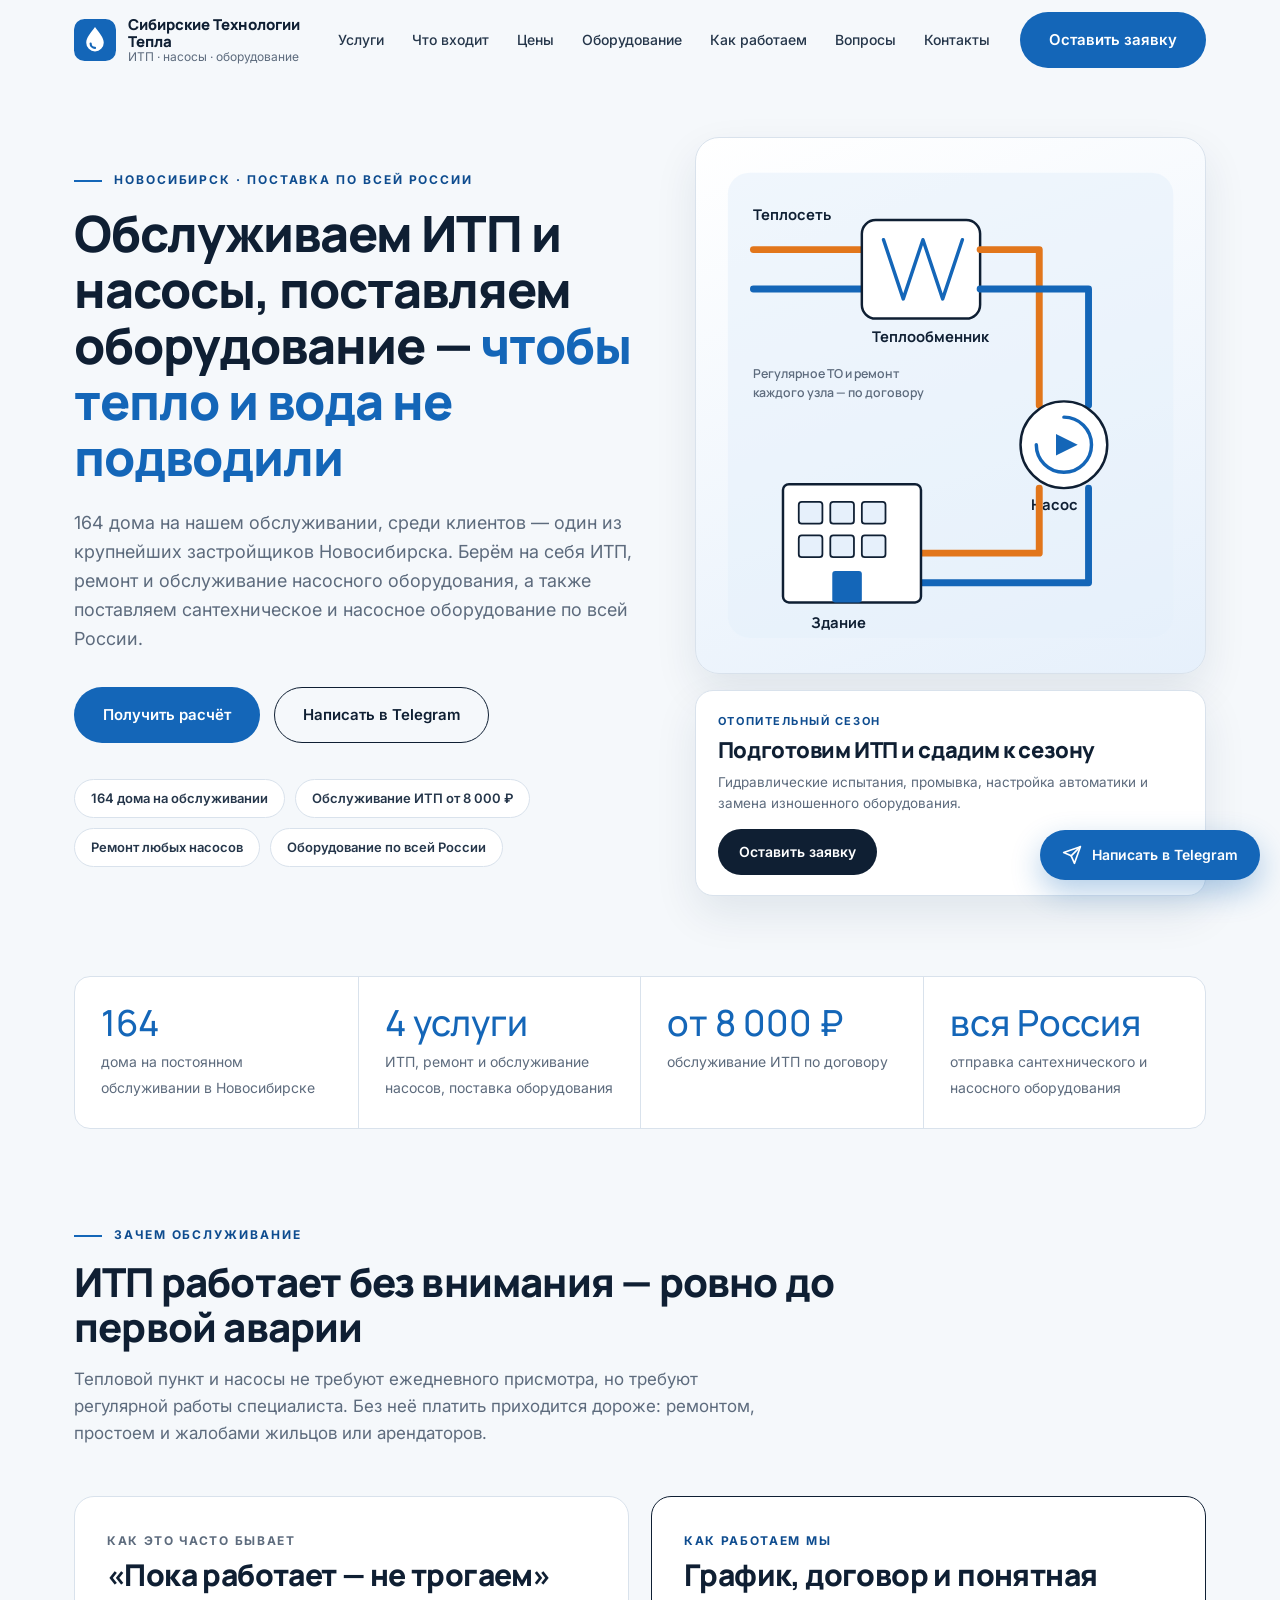
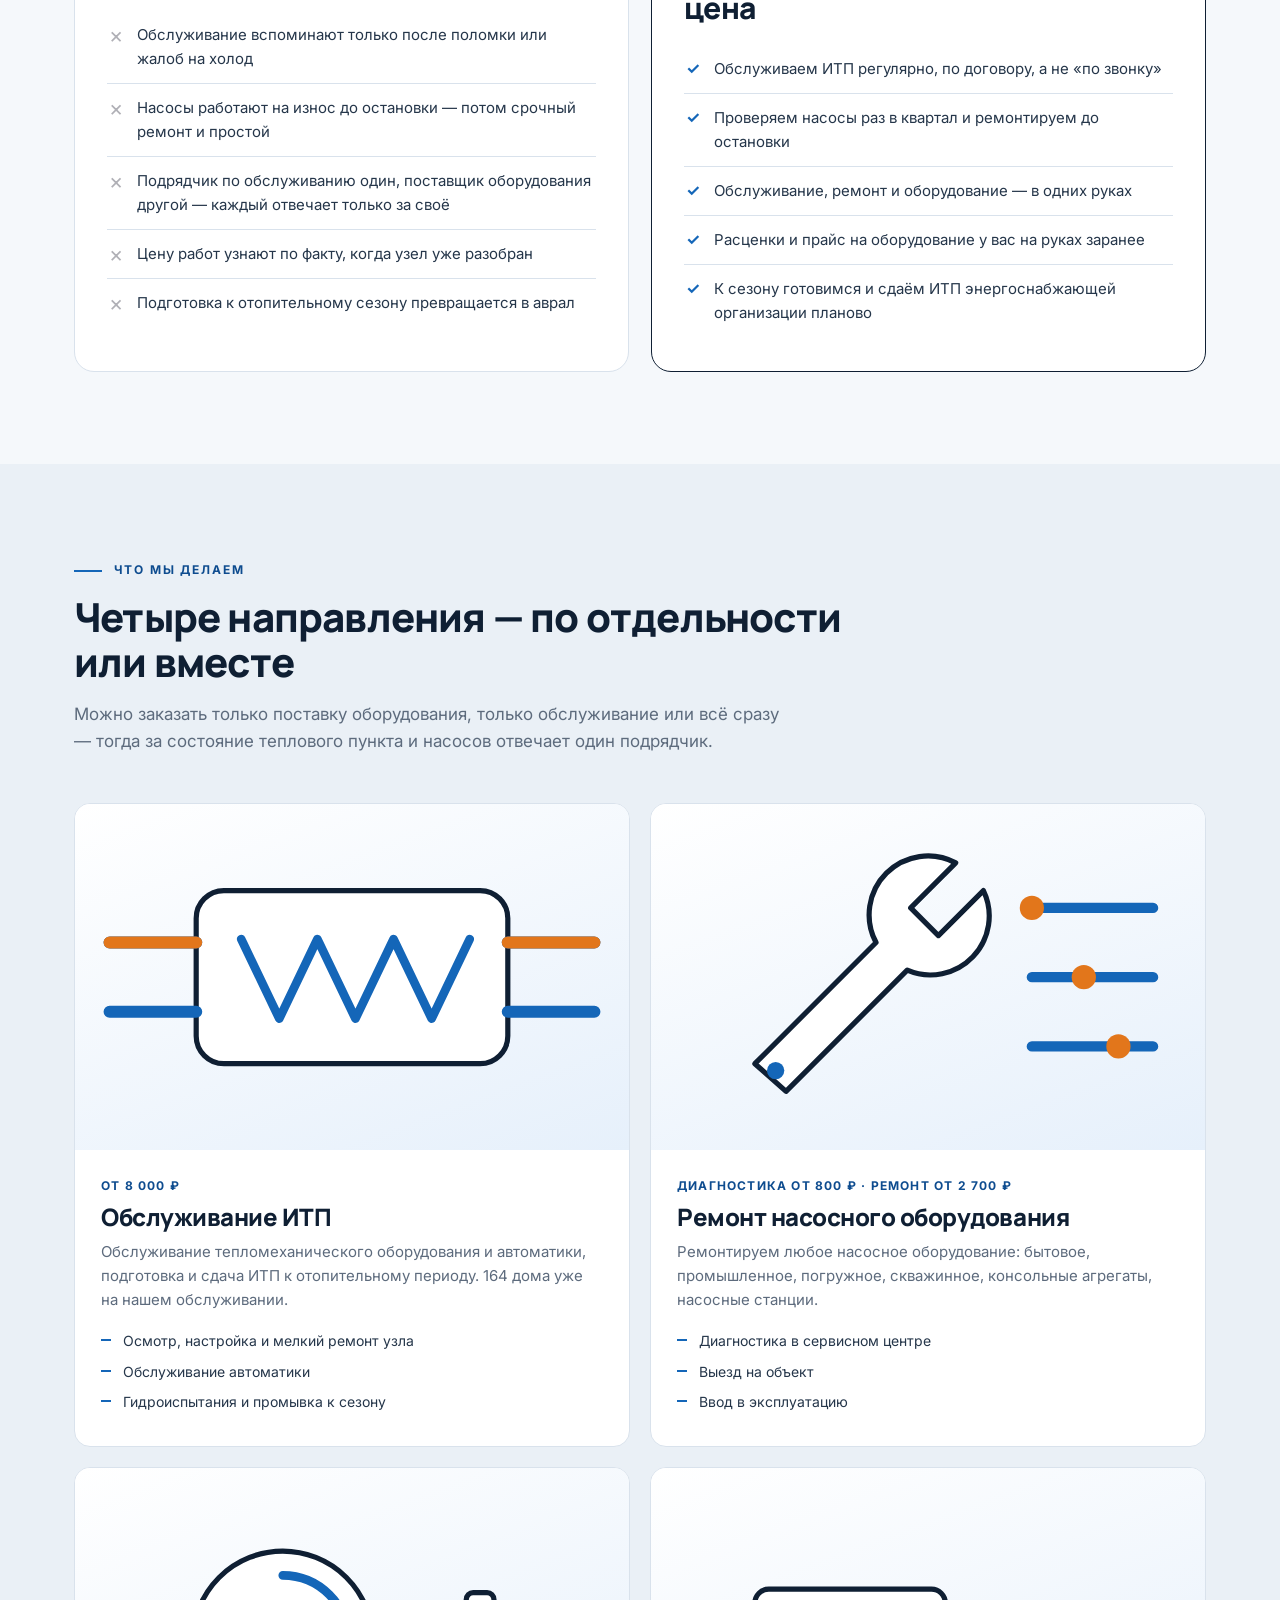
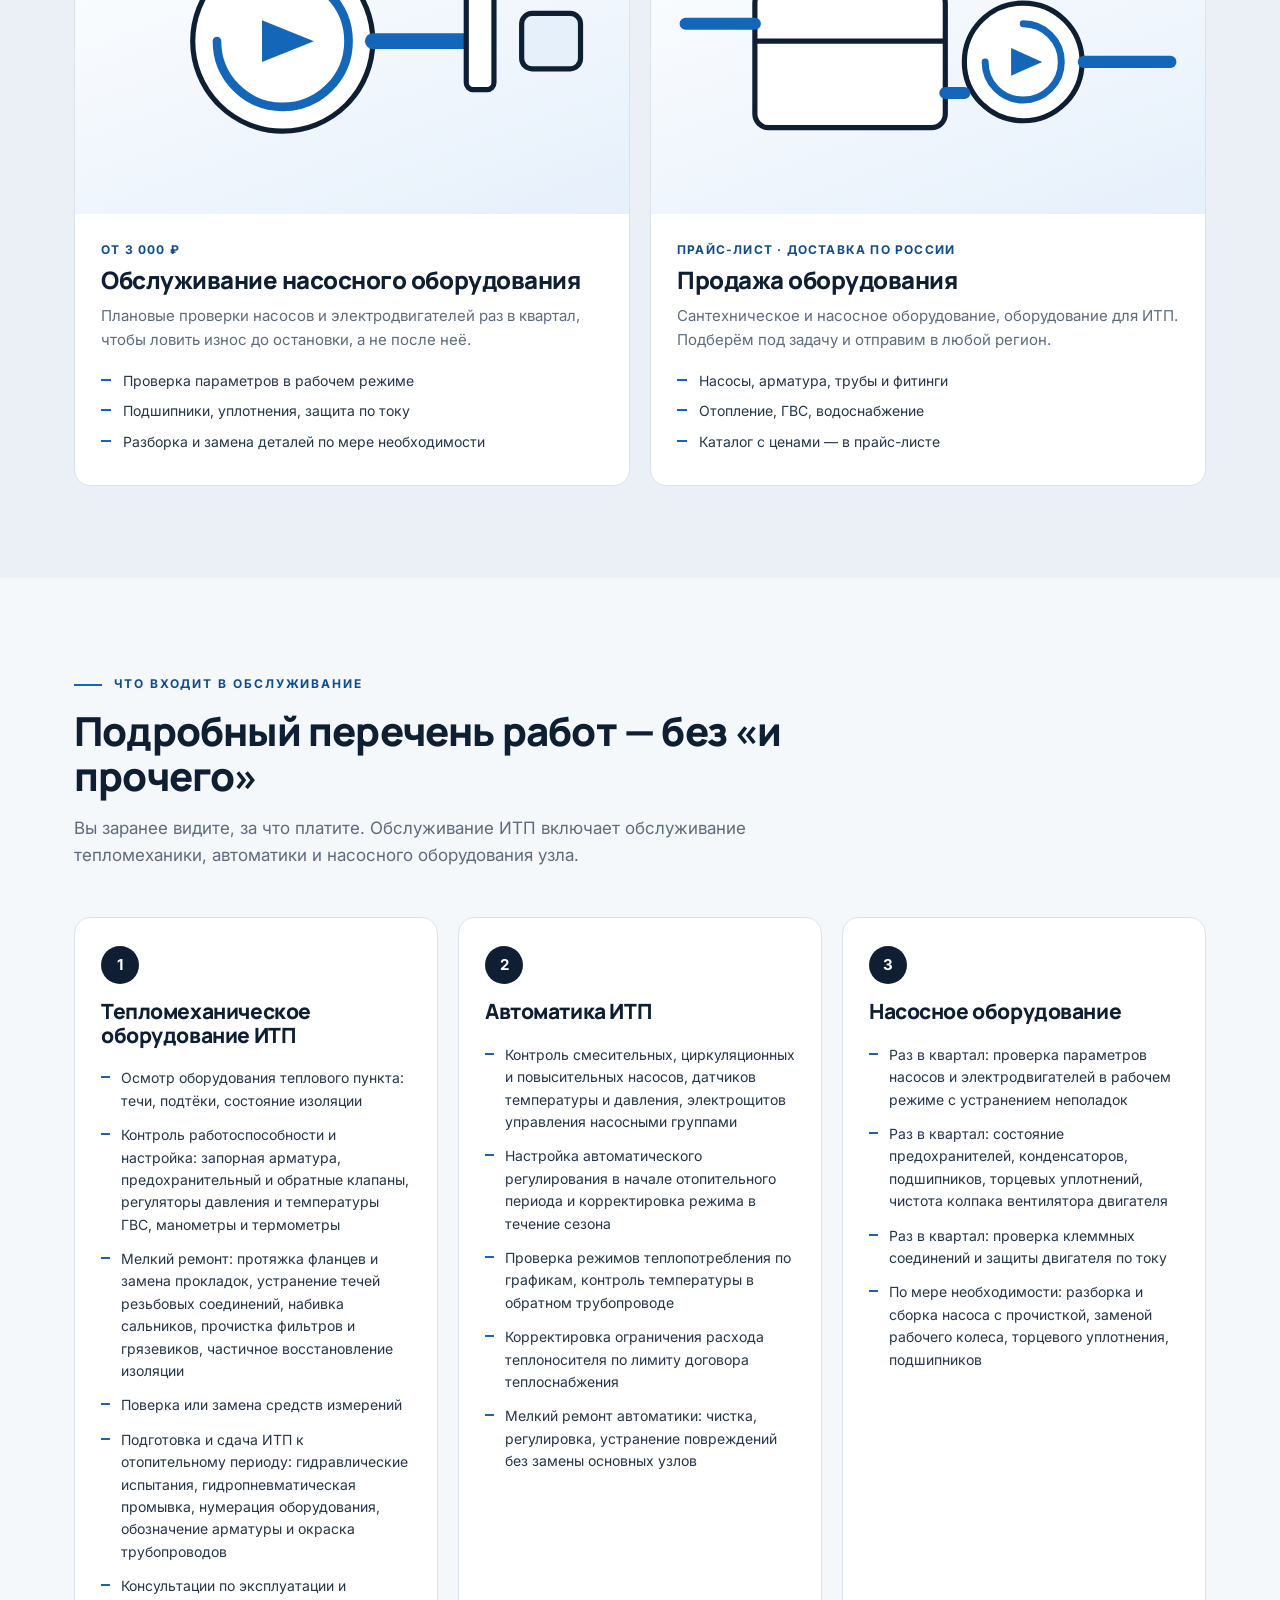
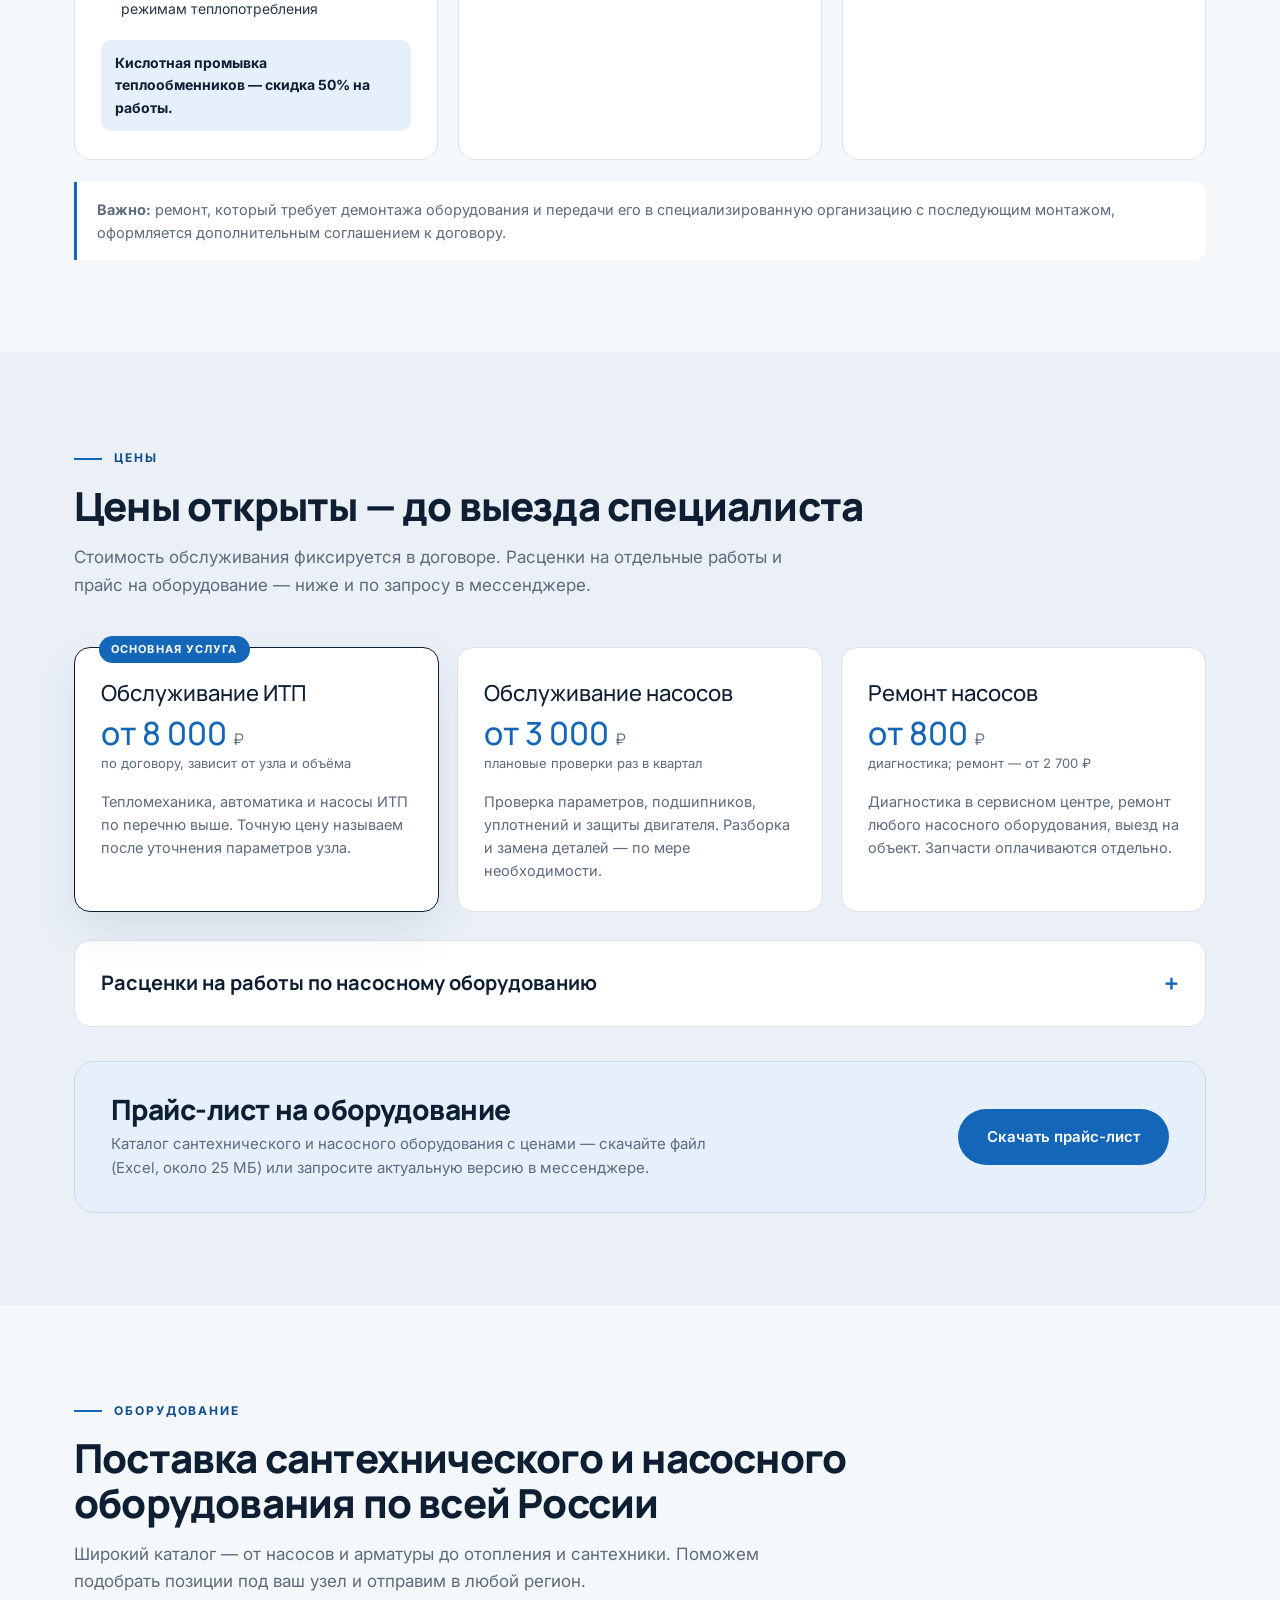
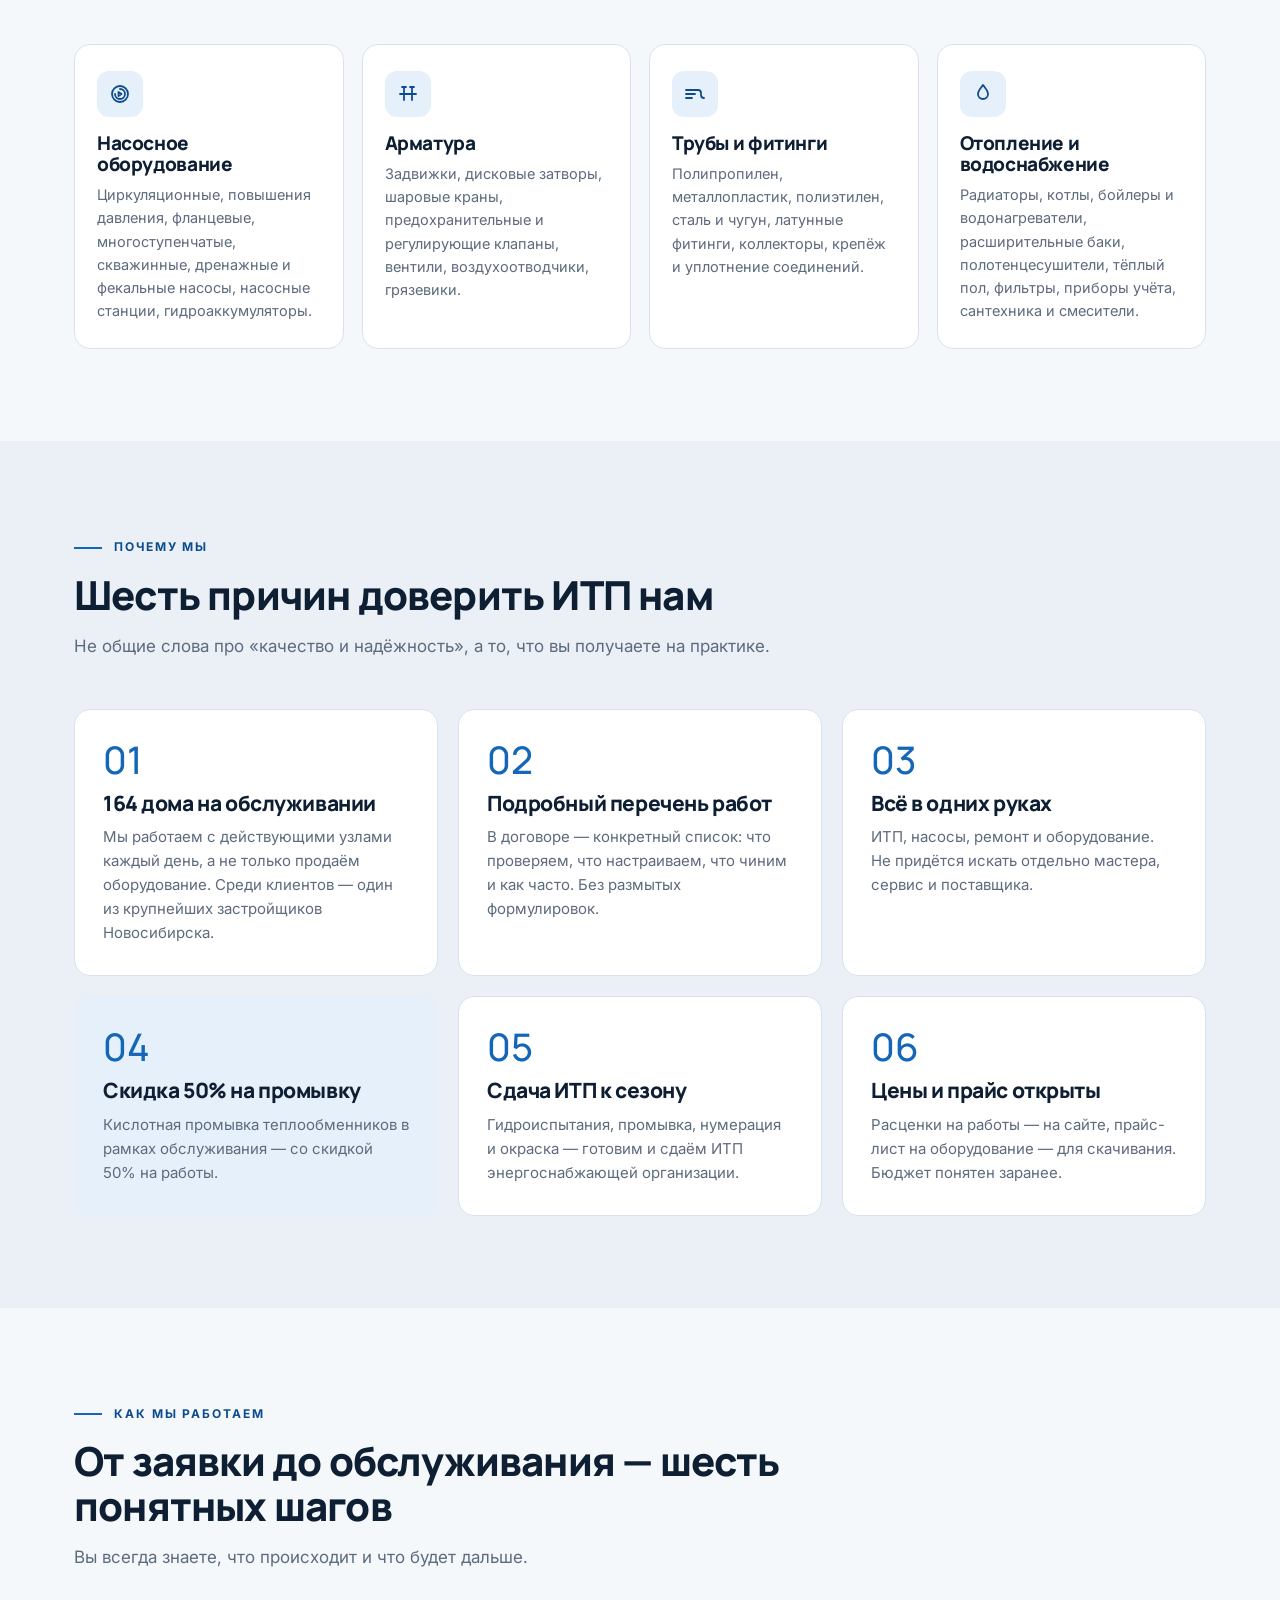
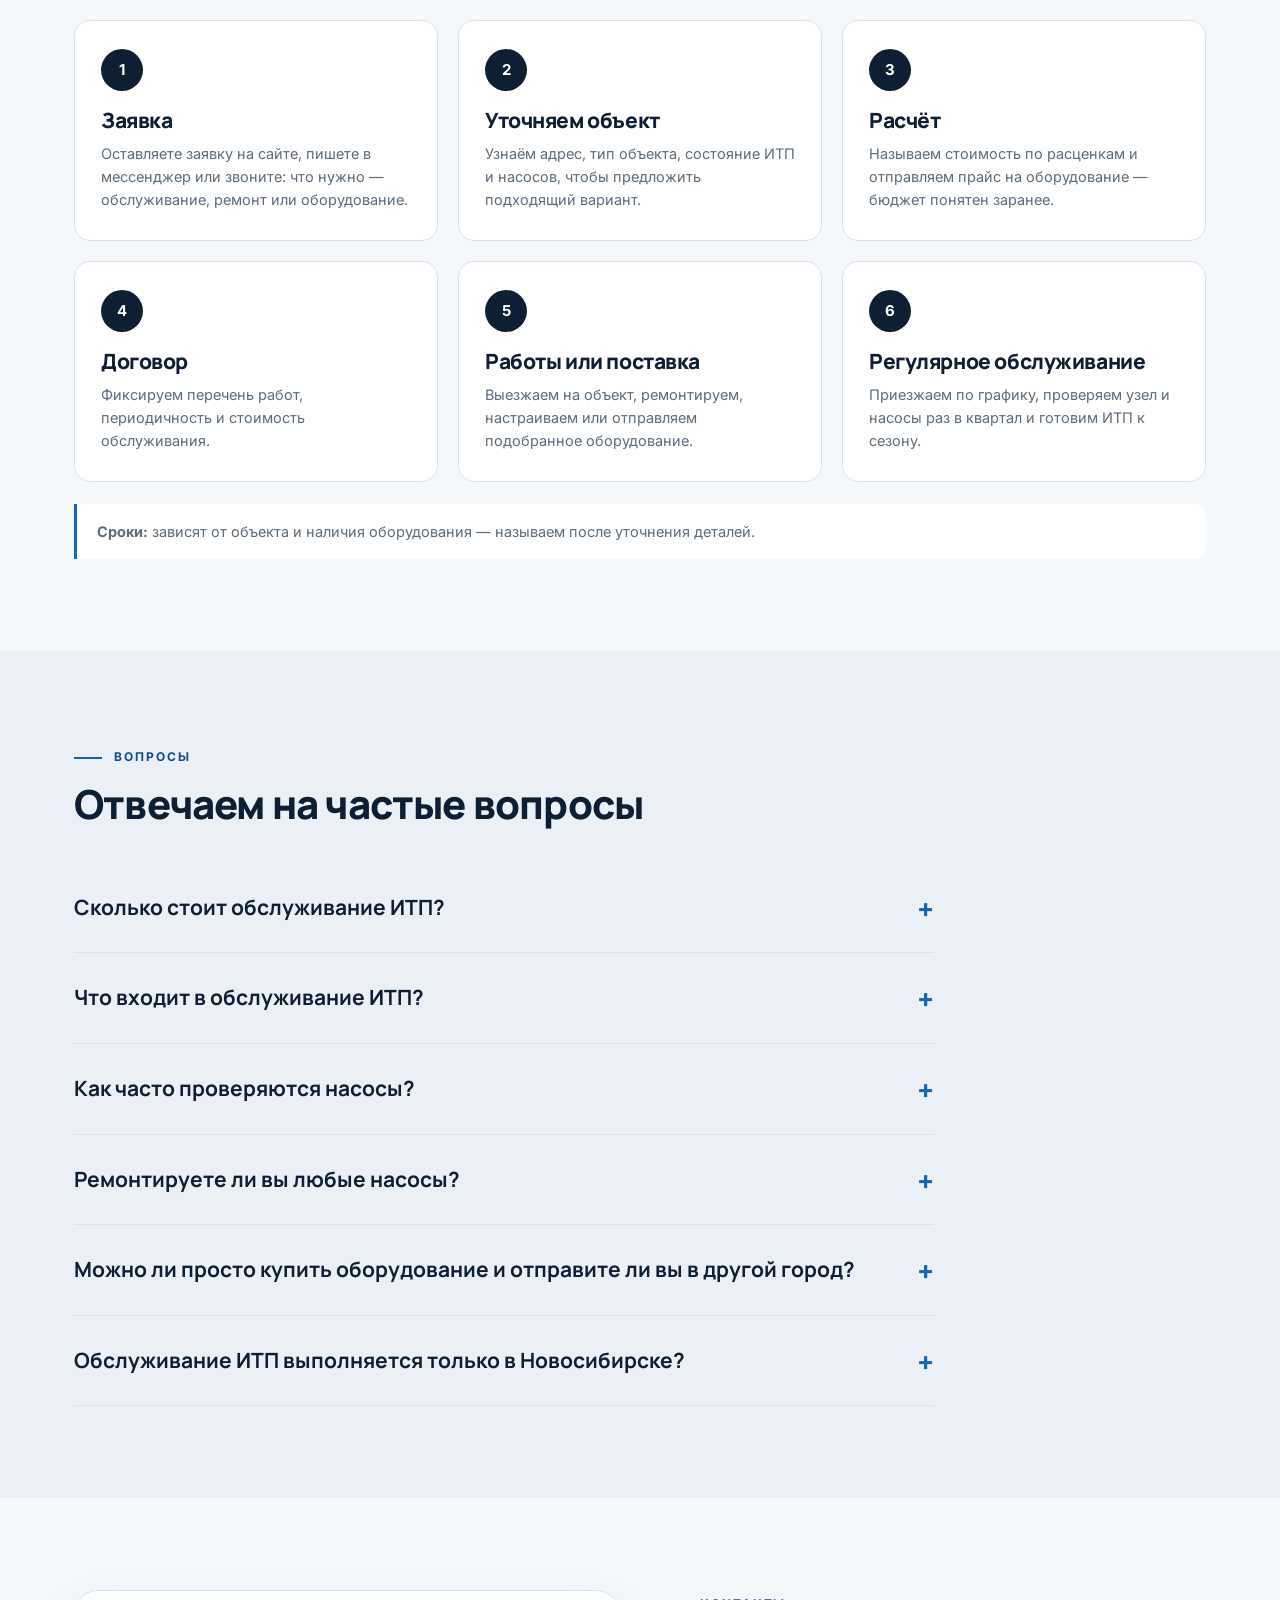
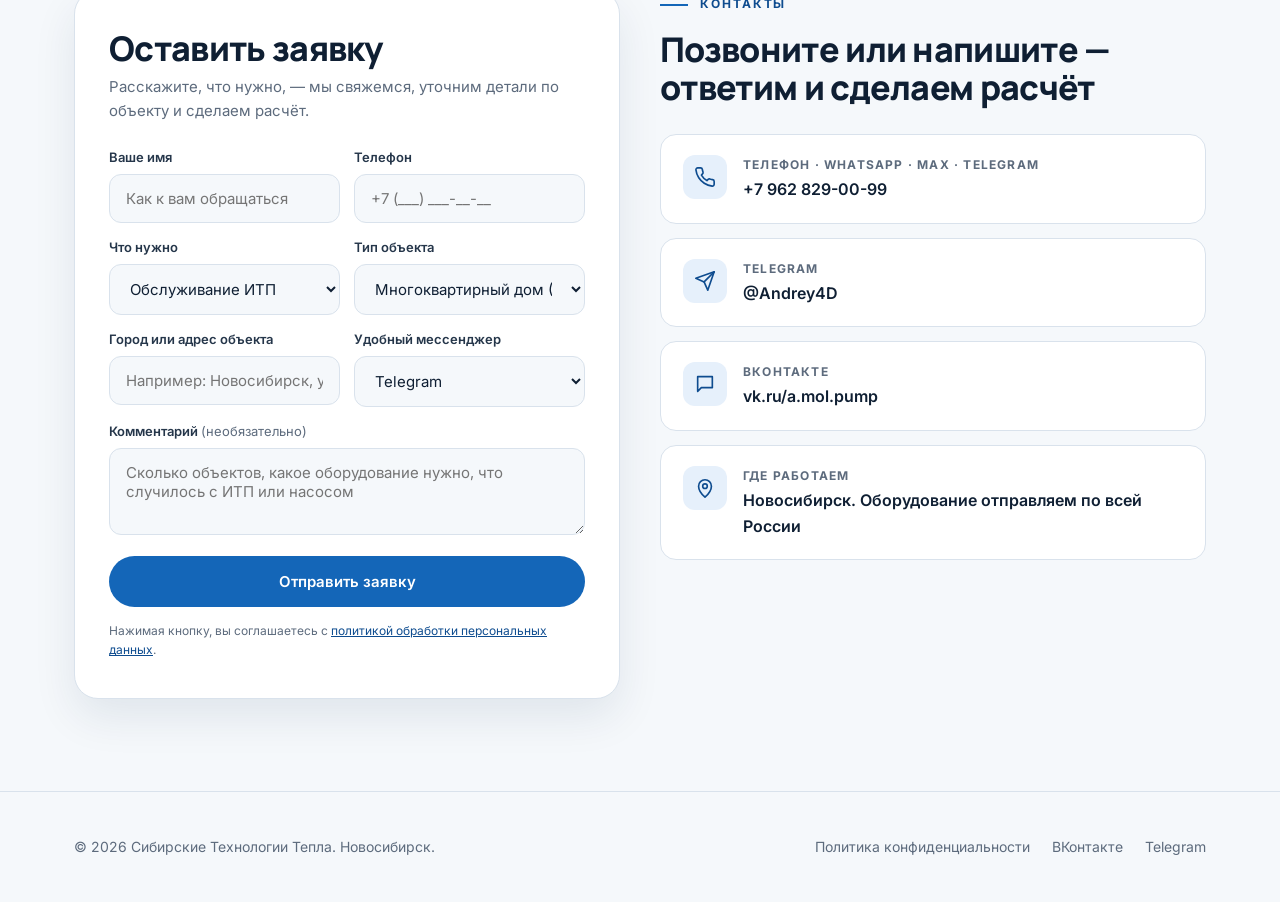
==== commit e52b6352: "update: real brand, prices, services, price list for СТТ" ====
--- a/index.html
+++ b/index.html
@@ -3,33 +3,34 @@
 <head>
 <meta charset="UTF-8">
 <meta name="viewport" content="width=device-width, initial-scale=1.0">
-<title>Обслуживание ИТП и поставка сантехнического оборудования</title>
-<meta name="description" content="Обслуживание индивидуальных тепловых пунктов (ИТП) и поставка сантехнического оборудования. Около 100 объектов на постоянном обслуживании. Прайс на оборудование и расценки на работы — по запросу.">
+<title>Сибирские Технологии Тепла — обслуживание ИТП и насосов, оборудование в Новосибирске</title>
+<meta name="description" content="Сибирские Технологии Тепла: обслуживание ИТП от 8 000 ₽, ремонт и обслуживание насосного оборудования, поставка сантехнического и насосного оборудования по всей России. Новосибирск, 164 дома на обслуживании.">
 <link rel="icon" href="img/favicon.svg" type="image/svg+xml">
 <link rel="preconnect" href="https://fonts.googleapis.com">
 <link rel="preconnect" href="https://fonts.gstatic.com" crossorigin>
 <link href="https://fonts.googleapis.com/css2?family=Manrope:wght@600;700;800&family=Inter:wght@400;500;600;700&display=swap" rel="stylesheet">
-<link rel="stylesheet" href="styles.css">
+<link rel="stylesheet" href="styles.css?v=3">
 </head>
 <body>
 
 <header class="header" id="header">
   <div class="header__inner">
-    <a href="#top" class="logo" aria-label="Обслуживание ИТП и сантехоборудование">
+    <a href="#top" class="logo" aria-label="Сибирские Технологии Тепла">
       <svg class="logo__mark" viewBox="0 0 48 48" aria-hidden="true"><rect width="48" height="48" rx="12" fill="#1466b8"/><path d="M24 9c-5 7-10 12-10 18a10 10 0 0 0 20 0c0-6-5-11-10-18z" fill="#fff"/><path d="M19 28a5 5 0 0 0 5 5" fill="none" stroke="#1466b8" stroke-width="2.5" stroke-linecap="round"/></svg>
-      <span class="logo__text"><b>ИТП и сантехника</b><small>обслуживание · поставка</small></span>
+      <span class="logo__text"><b>Сибирские Технологии Тепла</b><small>ИТП · насосы · оборудование</small></span>
     </a>
     <nav class="nav" id="nav">
-      <a href="#pain">Зачем обслуживание</a>
       <a href="#services">Услуги</a>
+      <a href="#included">Что входит</a>
       <a href="#prices">Цены</a>
-      <a href="#audience">Для кого</a>
+      <a href="#equipment">Оборудование</a>
       <a href="#process">Как работаем</a>
       <a href="#faq">Вопросы</a>
       <a href="#contact">Контакты</a>
     </nav>
     <div class="header__right">
-      <a href="#contact" class="btn btn--primary">Запросить прайс</a>
+      <a href="tel:+79628290099" class="header__phone">+7 962 829-00-99</a>
+      <a href="#contact" class="btn btn--primary">Оставить заявку</a>
       <button class="burger" id="burger" aria-label="Меню"><span></span></button>
     </div>
   </div>
@@ -41,44 +42,38 @@
 <section class="hero">
   <div class="container hero__grid">
     <div>
-      <p class="section-tag">ИТП · сантехническое оборудование</p>
-      <h1>Обслуживаем ИТП и поставляем оборудование — <em>чтобы тепло и вода не подводили</em></h1>
-      <p class="hero__lead">Берём на себя регулярное обслуживание индивидуальных тепловых пунктов и подбор сантехнического оборудования. Около 100 объектов уже находятся у нас на постоянном обслуживании. Прайс на оборудование и расценки на работы отправим по запросу.</p>
+      <p class="section-tag">Новосибирск · поставка по всей России</p>
+      <h1>Обслуживаем ИТП и насосы, поставляем оборудование — <em>чтобы тепло и вода не подводили</em></h1>
+      <p class="hero__lead">164 дома на нашем обслуживании, среди клиентов — один из крупнейших застройщиков Новосибирска. Берём на себя ИТП, ремонт и обслуживание насосного оборудования, а также поставляем сантехническое и насосное оборудование по всей России.</p>
       <div class="hero__cta">
-        <a href="#contact" class="btn btn--primary">Запросить прайс и расценки</a>
+        <a href="#contact" class="btn btn--primary">Получить расчёт</a>
         <a href="https://t.me/Andrey4D" target="_blank" rel="noopener" class="btn btn--outline">Написать в Telegram</a>
       </div>
       <div class="hero__chips">
-        <span class="chip">≈100 объектов на обслуживании</span>
-        <span class="chip">Обслуживание ИТП по договору</span>
-        <span class="chip">Поставка оборудования</span>
-        <span class="chip">Прайс и PDF с расценками</span>
+        <span class="chip">164 дома на обслуживании</span>
+        <span class="chip">Обслуживание ИТП от 8 000 ₽</span>
+        <span class="chip">Ремонт любых насосов</span>
+        <span class="chip">Оборудование по всей России</span>
       </div>
     </div>
     <div class="hero__visual">
       <div class="hero__diagram">
         <svg viewBox="0 0 480 500" role="img" aria-label="Схема индивидуального теплового пункта: теплосеть, теплообменник, насос, здание">
           <rect class="svg-fill" x="14" y="14" width="452" height="472" rx="22" opacity=".55"/>
-          <!-- теплосеть -->
           <text class="svg-txt" x="40" y="62">Теплосеть</text>
           <path class="svg-pipe svg-pipe--hot" d="M40 92 H150"/>
           <path class="svg-pipe" d="M40 132 H150"/>
-          <!-- теплообменник -->
           <rect class="svg-box" x="150" y="62" width="120" height="100" rx="14"/>
           <path d="M172 82 L192 142 L212 82 L232 142 L252 82" fill="none" stroke="#1466b8" stroke-width="3.5" stroke-linecap="round" stroke-linejoin="round"/>
           <text class="svg-txt" x="160" y="186">Теплообменник</text>
-          <!-- труба вниз к насосу -->
           <path class="svg-pipe svg-pipe--hot" d="M270 92 H330 V250"/>
           <path class="svg-pipe" d="M270 132 H380 V250"/>
-          <!-- насос -->
           <circle class="svg-box" cx="355" cy="290" r="44"/>
           <path d="M355 262 A28 28 0 1 1 327 290" fill="none" stroke="#1466b8" stroke-width="3.5" stroke-linecap="round"/>
           <path d="M347 279 L369 290 L347 301 Z" fill="#1466b8"/>
           <text class="svg-txt" x="322" y="356">Насос</text>
-          <!-- линия к зданию -->
           <path class="svg-pipe svg-pipe--hot" d="M330 334 V400 H210"/>
           <path class="svg-pipe" d="M380 334 V430 H210"/>
-          <!-- здание -->
           <rect class="svg-box" x="70" y="330" width="140" height="120" rx="6"/>
           <g fill="#e6f0fb" stroke="#0f1f33" stroke-width="1.8">
             <rect x="86" y="348" width="24" height="22" rx="3"/><rect x="118" y="348" width="24" height="22" rx="3"/><rect x="150" y="348" width="24" height="22" rx="3"/>
@@ -86,15 +81,14 @@
           </g>
           <rect x="120" y="418" width="30" height="32" rx="3" fill="#1466b8"/>
           <text class="svg-txt" x="98" y="476">Здание</text>
-          <!-- подписи -->
           <text class="svg-txt--s svg-txt" x="40" y="222">Регулярное ТО и ремонт</text>
           <text class="svg-txt--s svg-txt" x="40" y="242">каждого узла — по договору</text>
         </svg>
       </div>
       <aside class="hero__card">
         <p class="hero__card-tag">Отопительный сезон</p>
-        <h3>Проверим ИТП до первых холодов</h3>
-        <p>Обсудим состояние узла, промывку, настройку автоматики и замену изношенного оборудования.</p>
+        <h3>Подготовим ИТП и сдадим к сезону</h3>
+        <p>Гидравлические испытания, промывка, настройка автоматики и замена изношенного оборудования.</p>
         <a href="#contact" class="btn btn--dark">Оставить заявку</a>
       </aside>
     </div>
@@ -105,10 +99,10 @@
 <section class="stats">
   <div class="container">
     <div class="stats__row">
-      <div class="stat"><b>≈100</b><span>объектов на постоянном обслуживании</span></div>
-      <div class="stat"><b>2 услуги</b><span>обслуживание ИТП и поставка сантехоборудования</span></div>
-      <div class="stat"><b>Прайс</b><span>на оборудование — актуальный, отправим по запросу</span></div>
-      <div class="stat"><b>PDF</b><span>с расценками на работы — заранее, без сюрпризов</span></div>
+      <div class="stat"><b>164</b><span>дома на постоянном обслуживании в Новосибирске</span></div>
+      <div class="stat"><b>4 услуги</b><span>ИТП, ремонт и обслуживание насосов, поставка оборудования</span></div>
+      <div class="stat"><b>от 8 000 ₽</b><span>обслуживание ИТП по договору</span></div>
+      <div class="stat"><b>вся Россия</b><span>отправка сантехнического и насосного оборудования</span></div>
     </div>
   </div>
 </section>
@@ -118,28 +112,28 @@
   <div class="container">
     <p class="section-tag">Зачем обслуживание</p>
     <h2 class="section-title">ИТП работает без внимания — ровно до первой аварии</h2>
-    <p class="section-lead">Тепловой пункт не требует ежедневного присмотра, но требует регулярной работы специалиста. Если её нет, платить приходится дороже: ремонтом, простоем и жалобами жильцов или арендаторов.</p>
+    <p class="section-lead">Тепловой пункт и насосы не требуют ежедневного присмотра, но требуют регулярной работы специалиста. Без неё платить приходится дороже: ремонтом, простоем и жалобами жильцов или арендаторов.</p>
     <div class="versus">
       <div class="versus__col">
         <p class="versus__label">Как это часто бывает</p>
         <h3>«Пока работает — не трогаем»</h3>
         <ul>
           <li>Обслуживание вспоминают только после поломки или жалоб на холод</li>
-          <li>Оборудование заказывают у случайных поставщиков и ждут неопределённо долго</li>
-          <li>Исполнитель по обслуживанию один, поставщик другой — каждый отвечает только за своё</li>
-          <li>Цену работ узнают уже по факту, когда узел разобран</li>
+          <li>Насосы работают на износ до остановки — потом срочный ремонт и простой</li>
+          <li>Подрядчик по обслуживанию один, поставщик оборудования другой — каждый отвечает только за своё</li>
+          <li>Цену работ узнают по факту, когда узел уже разобран</li>
           <li>Подготовка к отопительному сезону превращается в аврал</li>
         </ul>
       </div>
       <div class="versus__col versus__col--good">
         <p class="versus__label">Как работаем мы</p>
-        <h3>План, договор и понятная цена</h3>
+        <h3>График, договор и понятная цена</h3>
         <ul>
           <li>Обслуживаем ИТП регулярно, по договору, а не «по звонку»</li>
-          <li>Подбираем и поставляем оборудование под ваш узел</li>
-          <li>Обслуживание и оборудование — в одних руках, ответственность не размывается</li>
-          <li>Расценки на работы и прайс на оборудование — у вас на руках заранее</li>
-          <li>К сезону готовимся заранее, а не в день, когда стало холодно</li>
+          <li>Проверяем насосы раз в квартал и ремонтируем до остановки</li>
+          <li>Обслуживание, ремонт и оборудование — в одних руках</li>
+          <li>Расценки и прайс на оборудование у вас на руках заранее</li>
+          <li>К сезону готовимся и сдаём ИТП энергоснабжающей организации планово</li>
         </ul>
       </div>
     </div>
@@ -150,22 +144,36 @@
 <section id="services" class="alt">
   <div class="container">
     <p class="section-tag">Что мы делаем</p>
-    <h2 class="section-title">Обслуживание ИТП и оборудование — по отдельности или вместе</h2>
-    <p class="section-lead">Можно заказать только поставку оборудования, только обслуживание узла или всё сразу — тогда за состояние теплового пункта отвечает один подрядчик.</p>
-    <div class="srv-grid">
+    <h2 class="section-title">Четыре направления — по отдельности или вместе</h2>
+    <p class="section-lead">Можно заказать только поставку оборудования, только обслуживание или всё сразу — тогда за состояние теплового пункта и насосов отвечает один подрядчик.</p>
+    <div class="srv-grid srv-grid--4">
       <article class="srv">
         <div class="srv__img srv__img--svg">
           <svg viewBox="0 0 320 200" aria-hidden="true"><rect x="70" y="50" width="180" height="100" rx="16" fill="#fff" stroke="#0f1f33" stroke-width="3"/><path d="M96 78 L118 124 L140 78 L162 124 L184 78 L206 124 L228 78" fill="none" stroke="#1466b8" stroke-width="5" stroke-linecap="round" stroke-linejoin="round"/><path d="M20 80 H70 M20 120 H70 M250 80 H300 M250 120 H300" stroke="#1466b8" stroke-width="7" stroke-linecap="round"/><path d="M20 80 H70 M250 80 H300" stroke="#e2761b" stroke-width="7" stroke-linecap="round"/></svg>
         </div>
         <div class="srv__body">
-          <p class="srv__price">Расценки — в PDF</p>
+          <p class="srv__price">от 8 000 ₽</p>
           <h3>Обслуживание ИТП</h3>
-          <p>Регулярное техническое обслуживание тепловых пунктов по договору. Около 100 объектов у нас на постоянном обслуживании.</p>
+          <p>Обслуживание тепломеханического оборудования и автоматики, подготовка и сдача ИТП к отопительному периоду. 164 дома уже на нашем обслуживании.</p>
           <ul>
-            <li>Плановые осмотры и обслуживание узла</li>
-            <li>Промывка теплообменников</li>
-            <li>Настройка и проверка автоматики</li>
-            <li>Подготовка к отопительному сезону</li>
+            <li>Осмотр, настройка и мелкий ремонт узла</li>
+            <li>Обслуживание автоматики</li>
+            <li>Гидроиспытания и промывка к сезону</li>
+          </ul>
+        </div>
+      </article>
+      <article class="srv">
+        <div class="srv__img srv__img--svg">
+          <svg viewBox="0 0 320 200" aria-hidden="true"><path d="M60 150 L130 80 A34 34 0 0 1 176 34 L150 60 L166 76 L192 50 A34 34 0 0 1 148 96 L78 166 Z" fill="#fff" stroke="#0f1f33" stroke-width="3" stroke-linejoin="round"/><circle cx="72" cy="154" r="5" fill="#1466b8"/><path d="M220 60 H290 M220 100 H290 M220 140 H290" stroke="#1466b8" stroke-width="6" stroke-linecap="round"/><circle cx="220" cy="60" r="7" fill="#e2761b"/><circle cx="250" cy="100" r="7" fill="#e2761b"/><circle cx="270" cy="140" r="7" fill="#e2761b"/></svg>
+        </div>
+        <div class="srv__body">
+          <p class="srv__price">диагностика от 800 ₽ · ремонт от 2 700 ₽</p>
+          <h3>Ремонт насосного оборудования</h3>
+          <p>Ремонтируем любое насосное оборудование: бытовое, промышленное, погружное, скважинное, консольные агрегаты, насосные станции.</p>
+          <ul>
+            <li>Диагностика в сервисном центре</li>
+            <li>Выезд на объект</li>
+            <li>Ввод в эксплуатацию</li>
           </ul>
         </div>
       </article>
@@ -174,28 +182,28 @@
           <svg viewBox="0 0 320 200" aria-hidden="true"><circle cx="120" cy="100" r="52" fill="#fff" stroke="#0f1f33" stroke-width="3"/><path d="M120 62 A38 38 0 1 1 82 100" fill="none" stroke="#1466b8" stroke-width="5" stroke-linecap="round"/><path d="M108 88 L138 100 L108 112 Z" fill="#1466b8"/><path d="M172 100 H230" stroke="#1466b8" stroke-width="9" stroke-linecap="round"/><rect x="226" y="72" width="16" height="56" rx="4" fill="#fff" stroke="#0f1f33" stroke-width="3"/><rect x="258" y="84" width="34" height="32" rx="6" fill="#e6f0fb" stroke="#0f1f33" stroke-width="3"/></svg>
         </div>
         <div class="srv__body">
-          <p class="srv__price">Цены — в прайс-листе</p>
-          <h3>Поставка сантехнического оборудования</h3>
-          <p>Подберём и поставим оборудование под ваш объект — для нового монтажа, замены или ремонта существующего узла.</p>
+          <p class="srv__price">от 3 000 ₽</p>
+          <h3>Обслуживание насосного оборудования</h3>
+          <p>Плановые проверки насосов и электродвигателей раз в квартал, чтобы ловить износ до остановки, а не после неё.</p>
           <ul>
-            <li>Насосное оборудование</li>
-            <li>Трубопроводная арматура</li>
-            <li>Теплообменники, автоматика, комплектующие</li>
+            <li>Проверка параметров в рабочем режиме</li>
+            <li>Подшипники, уплотнения, защита по току</li>
+            <li>Разборка и замена деталей по мере необходимости</li>
           </ul>
         </div>
       </article>
       <article class="srv">
         <div class="srv__img srv__img--svg">
-          <svg viewBox="0 0 320 200" aria-hidden="true"><path d="M60 150 L130 80 A34 34 0 0 1 176 34 L150 60 L166 76 L192 50 A34 34 0 0 1 148 96 L78 166 Z" fill="#fff" stroke="#0f1f33" stroke-width="3" stroke-linejoin="round"/><circle cx="72" cy="154" r="5" fill="#1466b8"/><path d="M220 60 H290 M220 100 H290 M220 140 H290" stroke="#1466b8" stroke-width="6" stroke-linecap="round"/><circle cx="220" cy="60" r="7" fill="#e2761b"/><circle cx="250" cy="100" r="7" fill="#e2761b"/><circle cx="270" cy="140" r="7" fill="#e2761b"/></svg>
+          <svg viewBox="0 0 320 200" aria-hidden="true"><rect x="60" y="70" width="110" height="80" rx="8" fill="#fff" stroke="#0f1f33" stroke-width="3"/><path d="M60 100 H170" stroke="#0f1f33" stroke-width="3"/><circle cx="215" cy="112" r="34" fill="#fff" stroke="#0f1f33" stroke-width="3"/><path d="M215 90 A22 22 0 1 1 193 112" fill="none" stroke="#1466b8" stroke-width="4" stroke-linecap="round"/><path d="M208 104 L226 112 L208 120 Z" fill="#1466b8"/><path d="M20 90 H60 M170 130 H181" stroke="#1466b8" stroke-width="7" stroke-linecap="round"/><path d="M250 112 H300" stroke="#1466b8" stroke-width="7" stroke-linecap="round"/></svg>
         </div>
         <div class="srv__body">
-          <p class="srv__price">По расценкам на работы</p>
-          <h3>Ремонт и замена узлов</h3>
-          <p>Устраняем неисправности и заменяем изношенное оборудование — с подбором и поставкой нужных комплектующих.</p>
+          <p class="srv__price">прайс-лист · доставка по России</p>
+          <h3>Продажа оборудования</h3>
+          <p>Сантехническое и насосное оборудование, оборудование для ИТП. Подберём под задачу и отправим в любой регион.</p>
           <ul>
-            <li>Ремонт и замена насосов</li>
-            <li>Замена запорной арматуры</li>
-            <li>Выезд по заявке на объект</li>
+            <li>Насосы, арматура, трубы и фитинги</li>
+            <li>Отопление, ГВС, водоснабжение</li>
+            <li>Каталог с ценами — в прайс-листе</li>
           </ul>
         </div>
       </article>
@@ -203,41 +211,154 @@
   </div>
 </section>
 
+<!-- INCLUDED -->
+<section id="included">
+  <div class="container">
+    <p class="section-tag">Что входит в обслуживание</p>
+    <h2 class="section-title">Подробный перечень работ — без «и прочего»</h2>
+    <p class="section-lead">Вы заранее видите, за что платите. Обслуживание ИТП включает обслуживание тепломеханики, автоматики и насосного оборудования узла.</p>
+    <div class="incl">
+      <div class="incl__card">
+        <p class="incl__tag">1</p>
+        <h3>Тепломеханическое оборудование ИТП</h3>
+        <ul>
+          <li>Осмотр оборудования теплового пункта: течи, подтёки, состояние изоляции</li>
+          <li>Контроль работоспособности и настройка: запорная арматура, предохранительный и обратные клапаны, регуляторы давления и температуры ГВС, манометры и термометры</li>
+          <li>Мелкий ремонт: протяжка фланцев и замена прокладок, устранение течей резьбовых соединений, набивка сальников, прочистка фильтров и грязевиков, частичное восстановление изоляции</li>
+          <li>Поверка или замена средств измерений</li>
+          <li>Подготовка и сдача ИТП к отопительному периоду: гидравлические испытания, гидропневматическая промывка, нумерация оборудования, обозначение арматуры и окраска трубопроводов</li>
+          <li>Консультации по эксплуатации и режимам теплопотребления</li>
+        </ul>
+        <p class="incl__note"><b>Кислотная промывка теплообменников — скидка 50% на работы.</b></p>
+      </div>
+      <div class="incl__card">
+        <p class="incl__tag">2</p>
+        <h3>Автоматика ИТП</h3>
+        <ul>
+          <li>Контроль смесительных, циркуляционных и повысительных насосов, датчиков температуры и давления, электрощитов управления насосными группами</li>
+          <li>Настройка автоматического регулирования в начале отопительного периода и корректировка режима в течение сезона</li>
+          <li>Проверка режимов теплопотребления по графикам, контроль температуры в обратном трубопроводе</li>
+          <li>Корректировка ограничения расхода теплоносителя по лимиту договора теплоснабжения</li>
+          <li>Мелкий ремонт автоматики: чистка, регулировка, устранение повреждений без замены основных узлов</li>
+        </ul>
+      </div>
+      <div class="incl__card">
+        <p class="incl__tag">3</p>
+        <h3>Насосное оборудование</h3>
+        <ul>
+          <li>Раз в квартал: проверка параметров насосов и электродвигателей в рабочем режиме с устранением неполадок</li>
+          <li>Раз в квартал: состояние предохранителей, конденсаторов, подшипников, торцевых уплотнений, чистота колпака вентилятора двигателя</li>
+          <li>Раз в квартал: проверка клеммных соединений и защиты двигателя по току</li>
+          <li>По мере необходимости: разборка и сборка насоса с прочисткой, заменой рабочего колеса, торцевого уплотнения, подшипников</li>
+        </ul>
+      </div>
+    </div>
+    <p class="terms"><b>Важно:</b> ремонт, который требует демонтажа оборудования и передачи его в специализированную организацию с последующим монтажом, оформляется дополнительным соглашением к договору.</p>
+  </div>
+</section>
+
 <!-- PRICES -->
-<section id="prices">
+<section id="prices" class="alt">
   <div class="container">
     <p class="section-tag">Цены</p>
-    <h2 class="section-title">Не «узнаете после разбора узла», а документы на руках заранее</h2>
-    <p class="section-lead">Цены на оборудование и на работы вынесены в отдельные документы — так проще сравнить и согласовать бюджет ещё до выезда специалиста.</p>
+    <h2 class="section-title">Цены открыты — до выезда специалиста</h2>
+    <p class="section-lead">Стоимость обслуживания фиксируется в договоре. Расценки на отдельные работы и прайс на оборудование — ниже и по запросу в мессенджере.</p>
 
     <div class="tariffs">
+      <div class="tariff tariff--hit">
+        <span class="tariff__badge">Основная услуга</span>
+        <p class="tariff__name">Обслуживание ИТП</p>
+        <p class="tariff__price">от 8 000 <small>₽</small></p>
+        <p class="tariff__unit">по договору, зависит от узла и объёма</p>
+        <p>Тепломеханика, автоматика и насосы ИТП по перечню выше. Точную цену называем после уточнения параметров узла.</p>
+      </div>
       <div class="tariff">
-        <p class="tariff__name">Оборудование</p>
-        <p class="tariff__price">Прайс-лист</p>
-        <p class="tariff__unit">актуальные цены на сантехоборудование</p>
-        <p>Отправим прайс по запросу. Поможем подобрать позиции под ваш узел, чтобы не переплачивать за лишнее и не заказывать неподходящее.</p>
-      </div>
-      <div class="tariff tariff--hit">
-        <span class="tariff__badge">Для обслуживания</span>
-        <p class="tariff__name">Работы</p>
-        <p class="tariff__price">PDF с расценками</p>
-        <p class="tariff__unit">стоимость каждого вида работ</p>
-        <p>Перечень работ с ценами — до начала сотрудничества. Вы сразу видите, за что платите, и можете посчитать обслуживание объекта.</p>
+        <p class="tariff__name">Обслуживание насосов</p>
+        <p class="tariff__price">от 3 000 <small>₽</small></p>
+        <p class="tariff__unit">плановые проверки раз в квартал</p>
+        <p>Проверка параметров, подшипников, уплотнений и защиты двигателя. Разборка и замена деталей — по мере необходимости.</p>
       </div>
       <div class="tariff">
-        <p class="tariff__name">Обслуживание объекта</p>
-        <p class="tariff__price">По договору</p>
-        <p class="tariff__unit">стоимость зависит от узла и объёма работ</p>
-        <p>Фиксируем состав обслуживания и стоимость в договоре. Точную цифру называем после уточнения параметров вашего ИТП.</p>
-      </div>
-    </div>
+        <p class="tariff__name">Ремонт насосов</p>
+        <p class="tariff__price">от 800 <small>₽</small></p>
+        <p class="tariff__unit">диагностика; ремонт — от 2 700 ₽</p>
+        <p>Диагностика в сервисном центре, ремонт любого насосного оборудования, выезд на объект. Запчасти оплачиваются отдельно.</p>
+      </div>
+    </div>
+
+    <details class="pricelist">
+      <summary>Расценки на работы по насосному оборудованию</summary>
+      <div class="pricelist__body">
+        <table class="ptable">
+          <tbody>
+            <tr class="ptable__h"><td colspan="2">Диагностика и ремонт в сервисном центре</td></tr>
+            <tr><td>Диагностика: бытовые насосы до 1,1 кВт</td><td>800 ₽</td></tr>
+            <tr><td>Диагностика: промышленная серия до 3 кВт</td><td>2 700 ₽</td></tr>
+            <tr><td>Диагностика: погружные насосы для стоков до 4 кВт</td><td>5 100 ₽</td></tr>
+            <tr><td>Диагностика: скважинные насосы бытовой серии до 3 кВт</td><td>3 780 ₽</td></tr>
+            <tr><td>Ремонт: бытовые насосы до 1,1 кВт</td><td>от 2 700 ₽</td></tr>
+            <tr><td>Ремонт: промышленная серия до 3 кВт</td><td>от 4 860 ₽</td></tr>
+            <tr><td>Диагностика станции пожаротушения</td><td>10 000 ₽</td></tr>
+            <tr class="ptable__h"><td colspan="2">Выезд</td></tr>
+            <tr><td>Выезд на диагностику</td><td>3 000 ₽</td></tr>
+            <tr><td>Выезд на удалённые объекты (за 1 км от сервисного центра до объекта и обратно)</td><td>150 ₽/км</td></tr>
+            <tr><td>Надбавка за грязные работы</td><td>5 000 ₽</td></tr>
+            <tr class="ptable__h"><td colspan="2">Ввод в эксплуатацию</td></tr>
+            <tr><td>Установка повышения давления (УПД), 1–2 насоса, до 15 кВт</td><td>10 500 ₽</td></tr>
+            <tr><td>УПД, 1–2 насоса, свыше 15 кВт</td><td>18 000 ₽</td></tr>
+            <tr><td>УПД, 3–6 насосов, до 15 кВт</td><td>15 650 ₽</td></tr>
+            <tr><td>УПД, 3–6 насосов, свыше 15 кВт</td><td>26 950 ₽</td></tr>
+            <tr><td>Шкаф управления, 1–3 насоса</td><td>9 500 ₽</td></tr>
+            <tr><td>Шкаф управления, 4–6 насосов</td><td>12 500 ₽</td></tr>
+            <tr><td>Насосы для отвода сточных вод DN32–DN65</td><td>17 800 ₽</td></tr>
+            <tr><td>Насосы для отвода сточных вод более DN65</td><td>27 840 ₽</td></tr>
+            <tr><td>Ин-лайн и блочные насосы без частотного привода</td><td>от 9 440 ₽</td></tr>
+            <tr><td>Ин-лайн и блочные насосы со встроенной электроникой</td><td>от 18 000 ₽</td></tr>
+            <tr><td>Консольные агрегаты на раме до 15 кВт</td><td>23 200 ₽</td></tr>
+            <tr><td>Консольные агрегаты на раме до 37 кВт</td><td>29 080 ₽</td></tr>
+          </tbody>
+        </table>
+        <p class="price-note">Цена указана за одну услугу и может меняться в зависимости от технической сложности оборудования и автоматики. Стоимость ремонта зависит от объёма работ, подробный расчёт даёт сотрудник сервисного центра, запчасти оплачиваются отдельно.</p>
+      </div>
+    </details>
 
     <div class="furniture-row" style="margin-top:34px">
       <div>
-        <h3>Получите прайс и расценки в мессенджере</h3>
-        <p>Оставьте заявку или напишите в Telegram — пришлём прайс-лист на оборудование и PDF с расценками на работы.</p>
-      </div>
-      <a href="#contact" class="btn btn--primary">Запросить прайс</a>
+        <h3>Прайс-лист на оборудование</h3>
+        <p>Каталог сантехнического и насосного оборудования с ценами — скачайте файл (Excel, около 25 МБ) или запросите актуальную версию в мессенджере.</p>
+      </div>
+      <a href="files/price-oborudovanie.xlsx" download class="btn btn--primary">Скачать прайс-лист</a>
+    </div>
+  </div>
+</section>
+
+<!-- EQUIPMENT -->
+<section id="equipment">
+  <div class="container">
+    <p class="section-tag">Оборудование</p>
+    <h2 class="section-title">Поставка сантехнического и насосного оборудования по всей России</h2>
+    <p class="section-lead">Широкий каталог — от насосов и арматуры до отопления и сантехники. Поможем подобрать позиции под ваш узел и отправим в любой регион.</p>
+    <div class="aud">
+      <div class="aud__item">
+        <div class="aud__icon"><svg viewBox="0 0 24 24" fill="none" stroke="currentColor" stroke-width="1.8" stroke-linecap="round" stroke-linejoin="round"><circle cx="12" cy="12" r="8"/><path d="M12 7a5 5 0 1 1-5 5"/><path d="m10.5 10 3 2-3 2z"/></svg></div>
+        <h3>Насосное оборудование</h3>
+        <p>Циркуляционные, повышения давления, фланцевые, многоступенчатые, скважинные, дренажные и фекальные насосы, насосные станции, гидроаккумуляторы.</p>
+      </div>
+      <div class="aud__item">
+        <div class="aud__icon"><svg viewBox="0 0 24 24" fill="none" stroke="currentColor" stroke-width="1.8" stroke-linecap="round" stroke-linejoin="round"><path d="M4 12h16"/><path d="M8 6v12M16 6v12"/><path d="M6 5h4M14 5h4"/></svg></div>
+        <h3>Арматура</h3>
+        <p>Задвижки, дисковые затворы, шаровые краны, предохранительные и регулирующие клапаны, вентили, воздухоотводчики, грязевики.</p>
+      </div>
+      <div class="aud__item">
+        <div class="aud__icon"><svg viewBox="0 0 24 24" fill="none" stroke="currentColor" stroke-width="1.8" stroke-linecap="round" stroke-linejoin="round"><path d="M3 8h12a3 3 0 0 1 3 3v2a3 3 0 0 0 3 3"/><path d="M3 12h9"/><path d="M3 16h6"/></svg></div>
+        <h3>Трубы и фитинги</h3>
+        <p>Полипропилен, металлопластик, полиэтилен, сталь и чугун, латунные фитинги, коллекторы, крепёж и уплотнение соединений.</p>
+      </div>
+      <div class="aud__item">
+        <div class="aud__icon"><svg viewBox="0 0 24 24" fill="none" stroke="currentColor" stroke-width="1.8" stroke-linecap="round" stroke-linejoin="round"><path d="M12 3c-2.5 3.5-5 6-5 9a5 5 0 0 0 10 0c0-3-2.5-5.5-5-9z"/></svg></div>
+        <h3>Отопление и водоснабжение</h3>
+        <p>Радиаторы, котлы, бойлеры и водонагреватели, расширительные баки, полотенцесушители, тёплый пол, фильтры, приборы учёта, сантехника и смесители.</p>
+      </div>
     </div>
   </div>
 </section>
@@ -251,71 +372,40 @@
     <div class="offer-grid">
       <div class="offer-card">
         <div class="offer-card__num">01</div>
-        <h3>Опыт на действующих объектах</h3>
-        <p>Около 100 объектов находятся у нас на постоянном обслуживании — мы работаем с реальными узлами каждый день, а не только продаём оборудование.</p>
+        <h3>164 дома на обслуживании</h3>
+        <p>Мы работаем с действующими узлами каждый день, а не только продаём оборудование. Среди клиентов — один из крупнейших застройщиков Новосибирска.</p>
       </div>
       <div class="offer-card">
         <div class="offer-card__num">02</div>
-        <h3>Оборудование и обслуживание вместе</h3>
-        <p>Нужна замена насоса или арматуры — подберём, поставим и установим. Не придётся искать отдельно поставщика и отдельно мастера.</p>
+        <h3>Подробный перечень работ</h3>
+        <p>В договоре — конкретный список: что проверяем, что настраиваем, что чиним и как часто. Без размытых формулировок.</p>
       </div>
       <div class="offer-card">
         <div class="offer-card__num">03</div>
-        <h3>Прайс и расценки заранее</h3>
-        <p>Стоимость оборудования — в прайс-листе, стоимость работ — в PDF. Вы понимаете бюджет до выезда специалиста.</p>
-      </div>
-      <div class="offer-card">
+        <h3>Всё в одних руках</h3>
+        <p>ИТП, насосы, ремонт и оборудование. Не придётся искать отдельно мастера, сервис и поставщика.</p>
+      </div>
+      <div class="offer-card offer-card--gift">
         <div class="offer-card__num">04</div>
-        <h3>Обслуживание по договору</h3>
-        <p>Состав работ, периодичность и цена фиксируются в договоре. Вы знаете, что и когда будет сделано на вашем ИТП.</p>
+        <h3>Скидка 50% на промывку</h3>
+        <p>Кислотная промывка теплообменников в рамках обслуживания — со скидкой 50% на работы.</p>
       </div>
       <div class="offer-card">
         <div class="offer-card__num">05</div>
-        <h3>Подготовка к сезону</h3>
-        <p>Проверяем узел заранее и предлагаем замену того, что не переживёт зиму, пока это можно сделать планово, а не в аварийном режиме.</p>
+        <h3>Сдача ИТП к сезону</h3>
+        <p>Гидроиспытания, промывка, нумерация и окраска — готовим и сдаём ИТП энергоснабжающей организации.</p>
       </div>
       <div class="offer-card">
         <div class="offer-card__num">06</div>
-        <h3>Прямая связь со специалистом</h3>
-        <p>Пишите напрямую в Telegram или ВКонтакте — без длинной цепочки менеджеров между вами и человеком, который знает ваш узел.</p>
-      </div>
-    </div>
-  </div>
-</section>
-
-<!-- AUDIENCE -->
-<section id="audience">
-  <div class="container">
-    <p class="section-tag">Для кого</p>
-    <h2 class="section-title">С кем мы работаем</h2>
-    <p class="section-lead">Обслуживаем ИТП и поставляем оборудование тем, для кого тепло и горячая вода — рабочая задача, а не разовый эксперимент.</p>
-    <div class="aud">
-      <div class="aud__item">
-        <div class="aud__icon"><svg viewBox="0 0 24 24" fill="none" stroke="currentColor" stroke-width="1.8" stroke-linecap="round" stroke-linejoin="round"><path d="M3 21h18"/><path d="M5 21V7l7-4 7 4v14"/><path d="M9 21v-6h6v6"/></svg></div>
-        <h3>Управляющие компании и ТСЖ</h3>
-        <p>Обслуживание ИТП многоквартирных домов, подготовка к сезону, замена изношенного оборудования.</p>
-      </div>
-      <div class="aud__item">
-        <div class="aud__icon"><svg viewBox="0 0 24 24" fill="none" stroke="currentColor" stroke-width="1.8" stroke-linecap="round" stroke-linejoin="round"><rect x="4" y="3" width="16" height="18" rx="2"/><path d="M9 7h2M13 7h2M9 11h2M13 11h2M9 15h2M13 15h2"/></svg></div>
-        <h3>Владельцы зданий и коммерческих объектов</h3>
-        <p>Бизнес-центры, торговые и складские комплексы, учреждения — стабильное тепло без простоев.</p>
-      </div>
-      <div class="aud__item">
-        <div class="aud__icon"><svg viewBox="0 0 24 24" fill="none" stroke="currentColor" stroke-width="1.8" stroke-linecap="round" stroke-linejoin="round"><path d="M14.7 6.3a4 4 0 0 0-5.4 5.4L3 18l3 3 6.3-6.3a4 4 0 0 0 5.4-5.4l-2.6 2.6-2.4-.6-.6-2.4z"/></svg></div>
-        <h3>Монтажные и ремонтные организации</h3>
-        <p>Поставка сантехнического оборудования для ваших объектов — по прайсу, с подбором под задачу.</p>
-      </div>
-      <div class="aud__item">
-        <div class="aud__icon"><svg viewBox="0 0 24 24" fill="none" stroke="currentColor" stroke-width="1.8" stroke-linecap="round" stroke-linejoin="round"><path d="M3 21h18"/><path d="M6 21V10l6-5 6 5v11"/><path d="M10 21v-5h4v5"/></svg></div>
-        <h3>Застройщики и собственники объектов</h3>
-        <p>Оборудование для новых тепловых пунктов и дальнейшее обслуживание после сдачи объекта.</p>
+        <h3>Цены и прайс открыты</h3>
+        <p>Расценки на работы — на сайте, прайс-лист на оборудование — для скачивания. Бюджет понятен заранее.</p>
       </div>
     </div>
   </div>
 </section>
 
 <!-- PROCESS -->
-<section id="process" class="alt">
+<section id="process">
   <div class="container">
     <p class="section-tag">Как мы работаем</p>
     <h2 class="section-title">От заявки до обслуживания — шесть понятных шагов</h2>
@@ -324,78 +414,78 @@
       <div class="step">
         <span class="step__n">1</span>
         <h3>Заявка</h3>
-        <p>Оставляете заявку на сайте или пишете в Telegram: что нужно — обслуживание, оборудование или ремонт.</p>
+        <p>Оставляете заявку на сайте, пишете в мессенджер или звоните: что нужно — обслуживание, ремонт или оборудование.</p>
       </div>
       <div class="step">
         <span class="step__n">2</span>
         <h3>Уточняем объект</h3>
-        <p>Узнаём адрес, тип объекта, состояние ИТП и задачу, чтобы предложить подходящий вариант.</p>
+        <p>Узнаём адрес, тип объекта, состояние ИТП и насосов, чтобы предложить подходящий вариант.</p>
       </div>
       <div class="step">
         <span class="step__n">3</span>
-        <h3>Прайс и расценки</h3>
-        <p>Отправляем прайс-лист на оборудование и PDF с расценками на работы — вы видите бюджет заранее.</p>
+        <h3>Расчёт</h3>
+        <p>Называем стоимость по расценкам и отправляем прайс на оборудование — бюджет понятен заранее.</p>
       </div>
       <div class="step">
         <span class="step__n">4</span>
-        <h3>Согласование и договор</h3>
-        <p>Фиксируем состав работ или поставки, сроки и стоимость.</p>
+        <h3>Договор</h3>
+        <p>Фиксируем перечень работ, периодичность и стоимость обслуживания.</p>
       </div>
       <div class="step">
         <span class="step__n">5</span>
         <h3>Работы или поставка</h3>
-        <p>Выезжаем на объект, выполняем работы или поставляем подобранное оборудование.</p>
+        <p>Выезжаем на объект, ремонтируем, настраиваем или отправляем подобранное оборудование.</p>
       </div>
       <div class="step">
         <span class="step__n">6</span>
         <h3>Регулярное обслуживание</h3>
-        <p>Если выбрано обслуживание — приезжаем по графику и держим узел в рабочем состоянии.</p>
-      </div>
-    </div>
-    <p class="terms"><b>Сроки:</b> зависят от объекта и наличия нужного оборудования — называем после уточнения деталей.</p>
+        <p>Приезжаем по графику, проверяем узел и насосы раз в квартал и готовим ИТП к сезону.</p>
+      </div>
+    </div>
+    <p class="terms"><b>Сроки:</b> зависят от объекта и наличия оборудования — называем после уточнения деталей.</p>
   </div>
 </section>
 
 <!-- FAQ -->
-<section id="faq">
+<section id="faq" class="alt">
   <div class="container">
     <p class="section-tag">Вопросы</p>
     <h2 class="section-title">Отвечаем на частые вопросы</h2>
     <div class="faq" style="margin-top:36px">
       <details class="faq__item">
         <summary>Сколько стоит обслуживание ИТП?</summary>
-        <p>Стоимость зависит от узла и объёма работ. Расценки на каждый вид работ мы отправляем в PDF, а точную цену по вашему объекту называем после уточнения параметров ИТП. Итоговая сумма фиксируется в договоре.</p>
-      </details>
-      <details class="faq__item">
-        <summary>Можно ли просто купить оборудование, без обслуживания?</summary>
-        <p>Да. Оборудование можно приобрести отдельно — пришлём прайс-лист и поможем подобрать позиции под вашу задачу. Если понадобится установка или обслуживание, это можно добавить.</p>
-      </details>
-      <details class="faq__item">
-        <summary>Какое оборудование вы поставляете?</summary>
-        <p>Сантехническое оборудование, в том числе для тепловых пунктов: насосы, арматуру, комплектующие. Актуальный ассортимент и цены — в прайс-листе, который мы отправляем по запросу. Если нужной позиции нет в прайсе, уточните — подберём.</p>
+        <p>От 8 000 ₽. Итоговая стоимость зависит от узла и объёма работ и фиксируется в договоре. Мы называем её после уточнения параметров вашего ИТП.</p>
       </details>
       <details class="faq__item">
         <summary>Что входит в обслуживание ИТП?</summary>
-        <p>Плановые осмотры и обслуживание узла, промывка теплообменников, проверка и настройка автоматики, подготовка к отопительному сезону, ремонт и замена изношенных элементов. Точный состав зависит от вашего ИТП и фиксируется в договоре.</p>
+        <p>Обслуживание тепломеханического оборудования (осмотр, настройка, мелкий ремонт), обслуживание автоматики и насосного оборудования, подготовка и сдача ИТП к отопительному периоду, консультации по режимам. Полный перечень — в разделе «Что входит» выше.</p>
       </details>
       <details class="faq__item">
-        <summary>Вы работаете по договору?</summary>
-        <p>Да, обслуживание оформляется договором, в котором фиксируются состав работ, периодичность и стоимость. Так вы заранее понимаете, что и когда будет сделано.</p>
+        <summary>Как часто проверяются насосы?</summary>
+        <p>Плановые проверки насосов и электродвигателей выполняются раз в квартал. Разборка, замена рабочего колеса, торцевого уплотнения и подшипников — по мере необходимости. Обслуживание насосного оборудования стоит от 3 000 ₽.</p>
       </details>
       <details class="faq__item">
-        <summary>Как быстро можно начать работу?</summary>
-        <p>Сроки зависят от загрузки, объекта и наличия оборудования. Напишите, что нужно, и мы назовём реальные сроки после уточнения деталей. Готовиться к отопительному сезону лучше заранее.</p>
+        <summary>Ремонтируете ли вы любые насосы?</summary>
+        <p>Да, мы ремонтируем любое насосное оборудование: бытовое, промышленное, погружное, скважинное, консольные агрегаты. Диагностика в сервисном центре — от 800 ₽, ремонт — от 2 700 ₽, запчасти оплачиваются отдельно.</p>
       </details>
+      <details class="faq__item">
+        <summary>Можно ли просто купить оборудование и отправите ли вы в другой город?</summary>
+        <p>Да. Оборудование можно приобрести отдельно, без обслуживания. Отправляем по всей России. Прайс-лист можно скачать на сайте или запросить актуальную версию.</p>
+      </details>
+      <details class="faq__item">
+        <summary>Обслуживание ИТП выполняется только в Новосибирске?</summary>
+        <p>Обслуживание ИТП и выездные работы мы ведём в Новосибирске. Поставка оборудования и ремонт насосов в сервисном центре доступны клиентам из других регионов — уточните детали в мессенджере.</p>
+      </details>
     </div>
   </div>
 </section>
 
 <!-- CONTACT -->
-<section id="contact" class="alt">
+<section id="contact">
   <div class="container contact__grid">
     <form class="form leadForm" id="leadForm" novalidate>
-      <h3>Запросить прайс и расценки</h3>
-      <p class="form__sub">Оставьте заявку — мы свяжемся, уточним задачу по вашему объекту и отправим прайс-лист и PDF с расценками.</p>
+      <h3>Оставить заявку</h3>
+      <p class="form__sub">Расскажите, что нужно, — мы свяжемся, уточним детали по объекту и сделаем расчёт.</p>
       <input type="text" name="_gotcha" style="display:none" tabindex="-1" autocomplete="off">
       <div class="field-row">
         <div class="field">
@@ -412,19 +502,20 @@
           <label for="f-need">Что нужно</label>
           <select id="f-need" name="need">
             <option value="Обслуживание ИТП">Обслуживание ИТП</option>
-            <option value="Поставка сантехоборудования">Поставка сантехоборудования</option>
-            <option value="Ремонт или замена оборудования в ИТП">Ремонт или замена оборудования в ИТП</option>
+            <option value="Ремонт насосного оборудования">Ремонт насосного оборудования</option>
+            <option value="Обслуживание насосного оборудования">Обслуживание насосного оборудования</option>
+            <option value="Покупка оборудования">Покупка оборудования</option>
             <option value="Подготовка ИТП к отопительному сезону">Подготовка ИТП к отопительному сезону</option>
-            <option value="Пока просто нужен прайс">Пока просто нужен прайс</option>
+            <option value="Нужен прайс">Нужен прайс</option>
           </select>
         </div>
         <div class="field">
           <label for="f-object">Тип объекта</label>
           <select id="f-object" name="object">
             <option value="Многоквартирный дом (УК / ТСЖ)">Многоквартирный дом (УК / ТСЖ)</option>
+            <option value="Застройщик">Застройщик</option>
             <option value="Коммерческое здание / БЦ / ТЦ">Коммерческое здание / БЦ / ТЦ</option>
             <option value="Производство / склад">Производство / склад</option>
-            <option value="Учреждение (школа, сад, больница)">Учреждение (школа, сад, больница)</option>
             <option value="Монтажная организация (закупка оборудования)">Монтажная организация (закупка оборудования)</option>
             <option value="Другое">Другое</option>
           </select>
@@ -433,7 +524,7 @@
       <div class="field-row">
         <div class="field">
           <label for="f-city">Город или адрес объекта</label>
-          <input type="text" id="f-city" name="city" placeholder="Например: город, улица">
+          <input type="text" id="f-city" name="city" placeholder="Например: Новосибирск, улица">
         </div>
         <div class="field">
           <label for="f-messenger">Удобный мессенджер</label>
@@ -447,7 +538,7 @@
       </div>
       <div class="field">
         <label for="f-comment">Комментарий <span style="font-weight:400;color:var(--clr-text-soft)">(необязательно)</span></label>
-        <textarea id="f-comment" name="comment" rows="3" placeholder="Какое оборудование нужно, что случилось с ИТП, сколько объектов"></textarea>
+        <textarea id="f-comment" name="comment" rows="3" placeholder="Сколько объектов, какое оборудование нужно, что случилось с ИТП или насосом"></textarea>
       </div>
       <button type="submit" class="btn btn--primary btn--block">Отправить заявку</button>
       <p class="form__agree">Нажимая кнопку, вы соглашаетесь с <a href="privacy.html" target="_blank">политикой обработки персональных данных</a>.</p>
@@ -455,8 +546,12 @@
 
     <div>
       <p class="section-tag">Контакты</p>
-      <h2 class="section-title" style="font-size:34px">Напишите — ответим и пришлём прайс</h2>
+      <h2 class="section-title" style="font-size:34px">Позвоните или напишите — ответим и сделаем расчёт</h2>
       <div class="contacts" style="margin-top:28px">
+        <div class="contact-card">
+          <div class="contact-card__icon"><svg viewBox="0 0 24 24" fill="none" stroke="currentColor" stroke-width="1.8" stroke-linecap="round" stroke-linejoin="round"><path d="M22 16.9v3a2 2 0 0 1-2.2 2 19.8 19.8 0 0 1-8.6-3.1 19.5 19.5 0 0 1-6-6A19.8 19.8 0 0 1 2.1 4.2 2 2 0 0 1 4.1 2h3a2 2 0 0 1 2 1.7c.1 1 .4 1.9.7 2.8a2 2 0 0 1-.5 2.1L8.1 9.9a16 16 0 0 0 6 6l1.3-1.3a2 2 0 0 1 2.1-.4c.9.3 1.8.6 2.8.7a2 2 0 0 1 1.7 2z"/></svg></div>
+          <div><small>Телефон · WhatsApp · MAX · Telegram</small><b><a href="tel:+79628290099">+7 962 829-00-99</a></b></div>
+        </div>
         <div class="contact-card">
           <div class="contact-card__icon"><svg viewBox="0 0 24 24" fill="none" stroke="currentColor" stroke-width="1.8" stroke-linecap="round" stroke-linejoin="round"><path d="m22 2-7 20-4-9-9-4z"/><path d="M22 2 11 13"/></svg></div>
           <div><small>Telegram</small><b><a href="https://t.me/Andrey4D" target="_blank" rel="noopener">@Andrey4D</a></b></div>
@@ -466,8 +561,8 @@
           <div><small>ВКонтакте</small><b><a href="https://vk.ru/a.mol.pump" target="_blank" rel="noopener">vk.ru/a.mol.pump</a></b></div>
         </div>
         <div class="contact-card">
-          <div class="contact-card__icon"><svg viewBox="0 0 24 24" fill="none" stroke="currentColor" stroke-width="1.8" stroke-linecap="round" stroke-linejoin="round"><path d="M14 3H7a2 2 0 0 0-2 2v14a2 2 0 0 0 2 2h10a2 2 0 0 0 2-2V8z"/><path d="M14 3v5h5M9 13h6M9 17h6"/></svg></div>
-          <div><small>Документы</small><b>Прайс-лист на оборудование и PDF с расценками на работы — по запросу</b></div>
+          <div class="contact-card__icon"><svg viewBox="0 0 24 24" fill="none" stroke="currentColor" stroke-width="1.8" stroke-linecap="round" stroke-linejoin="round"><path d="M12 22s7-6.2 7-12a7 7 0 1 0-14 0c0 5.8 7 12 7 12z"/><circle cx="12" cy="10" r="2.5"/></svg></div>
+          <div><small>Где работаем</small><b>Новосибирск. Оборудование отправляем по всей России</b></div>
         </div>
       </div>
     </div>
@@ -478,7 +573,7 @@
 
 <footer class="footer">
   <div class="container footer__inner">
-    <div>© <span id="year">2026</span> Обслуживание ИТП и поставка сантехнического оборудования.</div>
+    <div>© <span id="year">2026</span> Сибирские Технологии Тепла. Новосибирск.</div>
     <div class="footer__links">
       <a href="privacy.html">Политика конфиденциальности</a>
       <a href="https://vk.ru/a.mol.pump" target="_blank" rel="noopener">ВКонтакте</a>
@@ -492,6 +587,6 @@
   <span>Написать в Telegram</span>
 </a>
 
-<script src="script.js"></script>
+<script src="script.js?v=3"></script>
 </body>
 </html>
--- a/styles.css
+++ b/styles.css
@@ -377,3 +377,28 @@
 @media (max-width: 1100px) { .aud { grid-template-columns: repeat(2, 1fr); } }
 @media (max-width: 900px) { .hero h1 { font-size: 38px; } .section-title { font-size: 32px; } }
 @media (max-width: 560px) { .hero h1 { font-size: 32px; } .section-title { font-size: 28px; } .aud { grid-template-columns: 1fr; } .logo__text small { display: none; } .hero__diagram { aspect-ratio: 1 / 1; } }
+.hero__card { position: static; width: auto; left: auto; bottom: auto; margin-top: 16px; }
+@media (max-width: 900px) { .hero__card { left: auto; right: auto; } }
+
+/* v3 */
+.logo__text b { white-space: normal; font-size: 15px; max-width: 180px; line-height: 1.15; }
+.srv-grid--4 { grid-template-columns: repeat(2, 1fr); }
+.incl { display: grid; grid-template-columns: repeat(3, 1fr); gap: 20px; }
+.incl__card { background: var(--clr-surface); border: 1px solid var(--clr-line); border-radius: var(--radius); padding: 28px 26px; }
+.incl__tag { display: inline-flex; width: 38px; height: 38px; align-items: center; justify-content: center; border-radius: 50%; background: var(--clr-ink); color: #fff; font-weight: 700; font-size: 15px; margin-bottom: 16px; }
+.incl__card h3 { font-size: 21px; margin-bottom: 14px; }
+.incl__card li { font-size: 14px; padding: 6px 0 6px 20px; position: relative; color: var(--clr-text); }
+.incl__card li::before { content: ''; position: absolute; left: 0; top: 15px; width: 9px; height: 2px; background: var(--clr-accent); }
+.incl__note { margin-top: 14px; font-size: 14px; background: var(--clr-accent-soft); border-radius: 10px; padding: 12px 14px; color: var(--clr-ink); }
+.pricelist { margin-top: 28px; background: var(--clr-surface); border: 1px solid var(--clr-line); border-radius: var(--radius); }
+.pricelist summary { list-style: none; cursor: pointer; padding: 22px 26px; font-family: var(--ff-head); font-size: 20px; font-weight: 700; color: var(--clr-ink); display: flex; justify-content: space-between; gap: 16px; align-items: center; }
+.pricelist summary::-webkit-details-marker { display: none; }
+.pricelist summary::after { content: '+'; font-size: 26px; color: var(--clr-accent); transition: transform .2s ease; }
+.pricelist[open] summary::after { transform: rotate(45deg); }
+.pricelist__body { padding: 0 26px 24px; }
+.ptable { width: 100%; border-collapse: collapse; font-size: 15px; }
+.ptable td { padding: 11px 0; border-bottom: 1px solid var(--clr-line); }
+.ptable td:last-child { text-align: right; font-weight: 700; white-space: nowrap; padding-left: 16px; color: var(--clr-accent-dark); }
+.ptable__h td { font-family: var(--ff-head); font-weight: 800; color: var(--clr-ink) !important; padding-top: 22px; border-bottom: 2px solid var(--clr-ink); text-align: left !important; }
+@media (max-width: 1100px) { .incl { grid-template-columns: 1fr; } }
+@media (max-width: 900px) { .srv-grid--4 { grid-template-columns: 1fr; } }
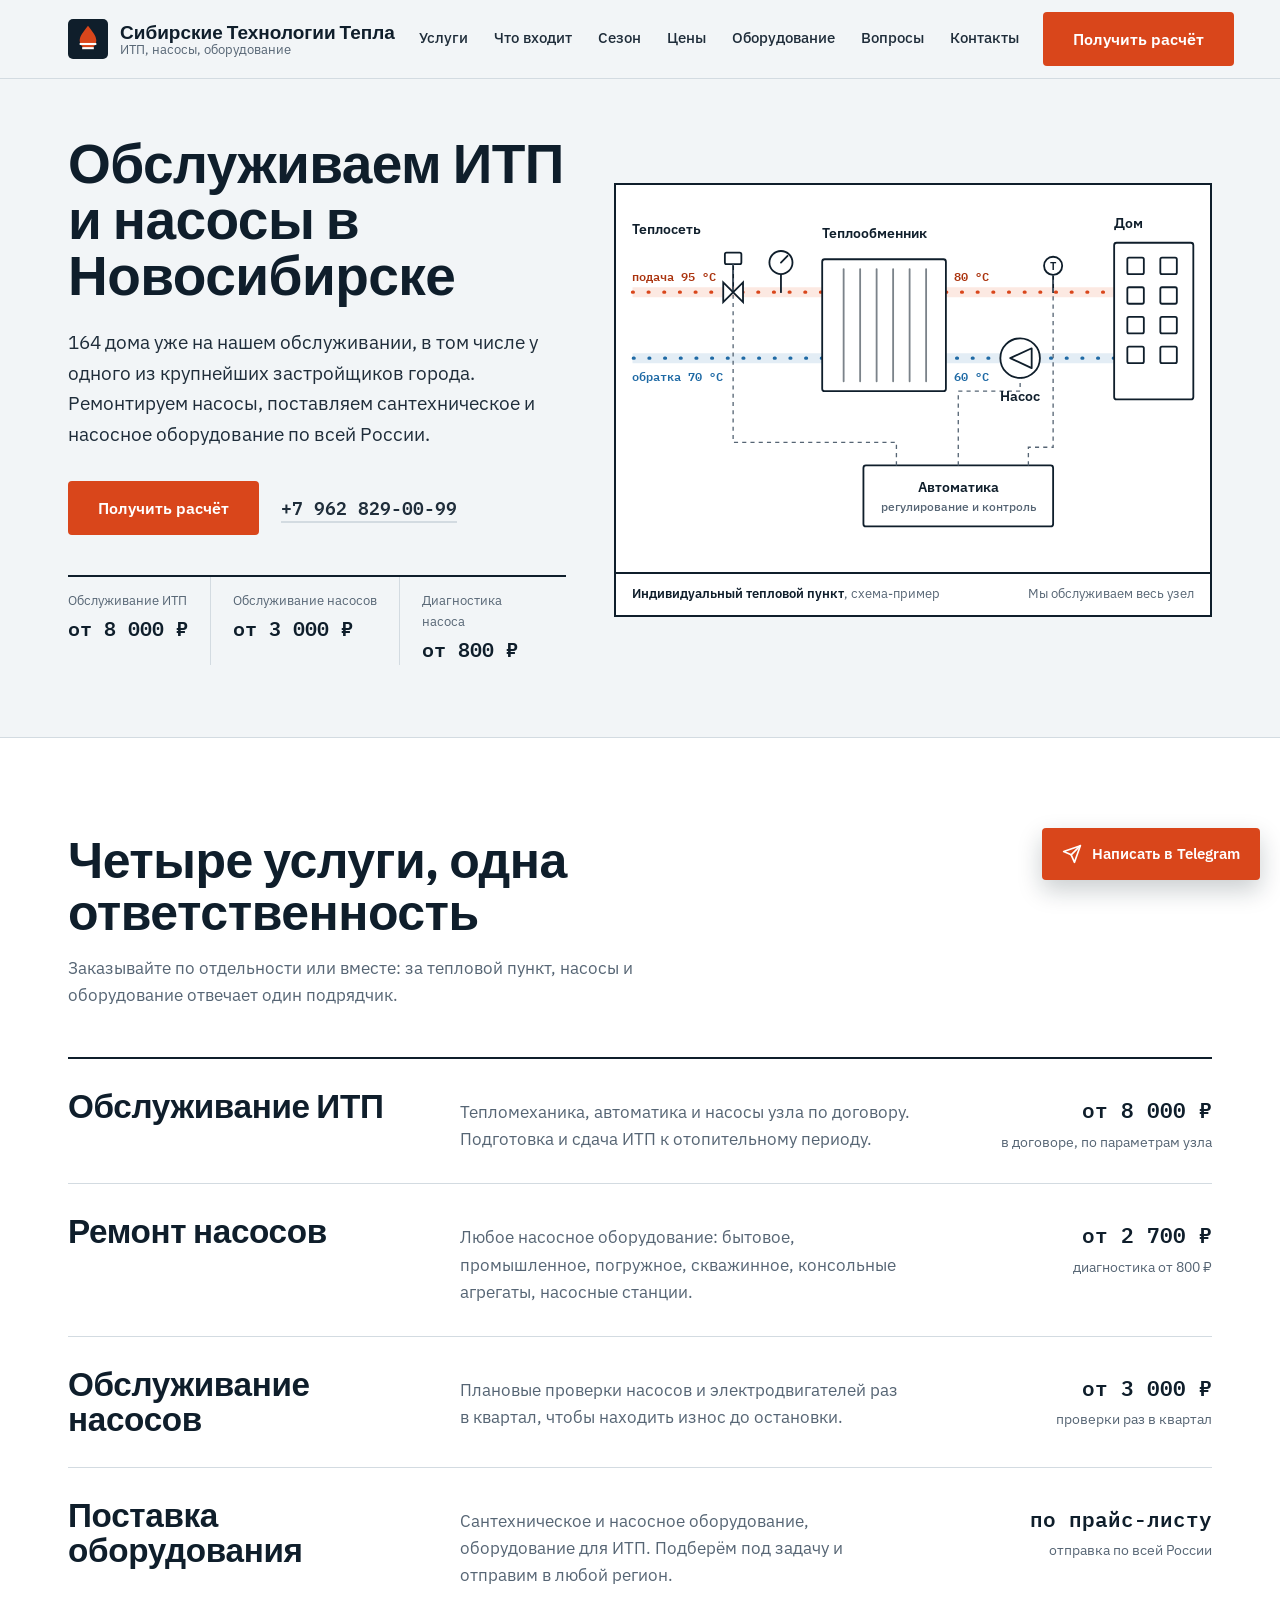
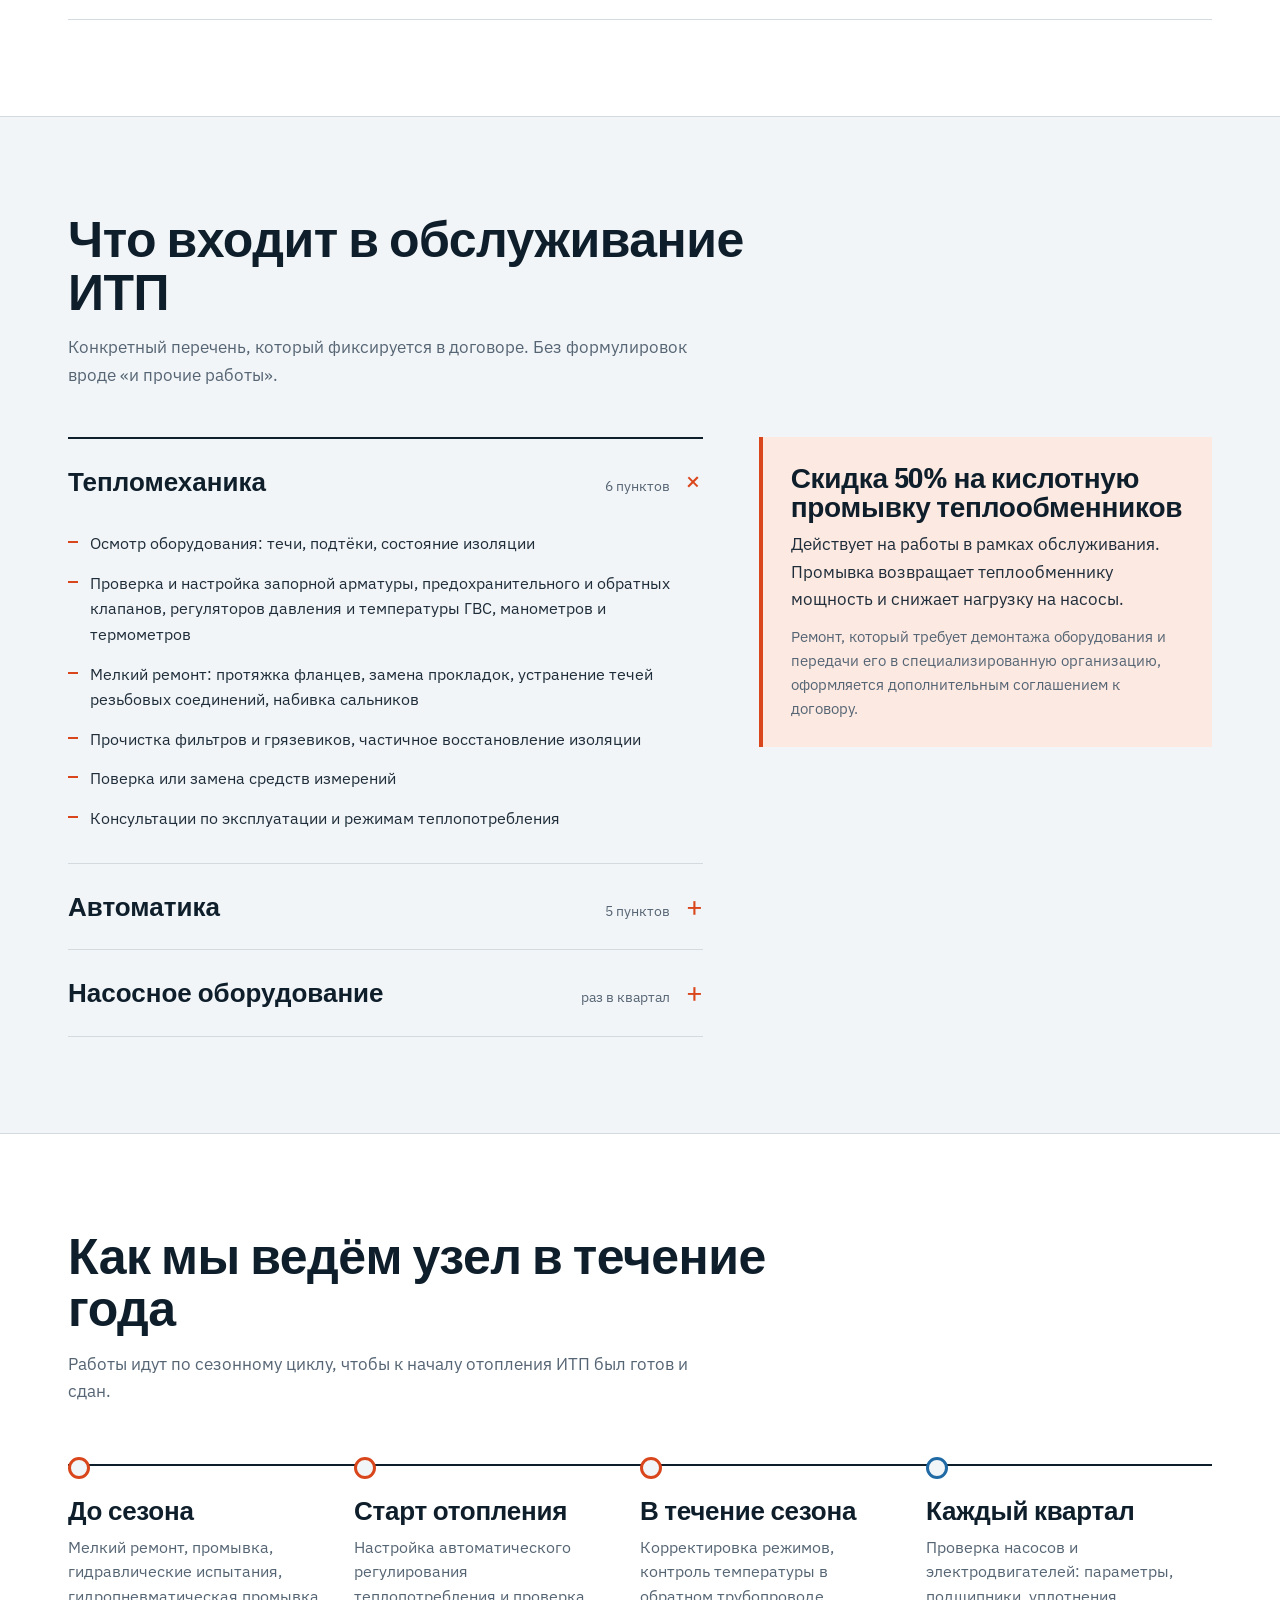
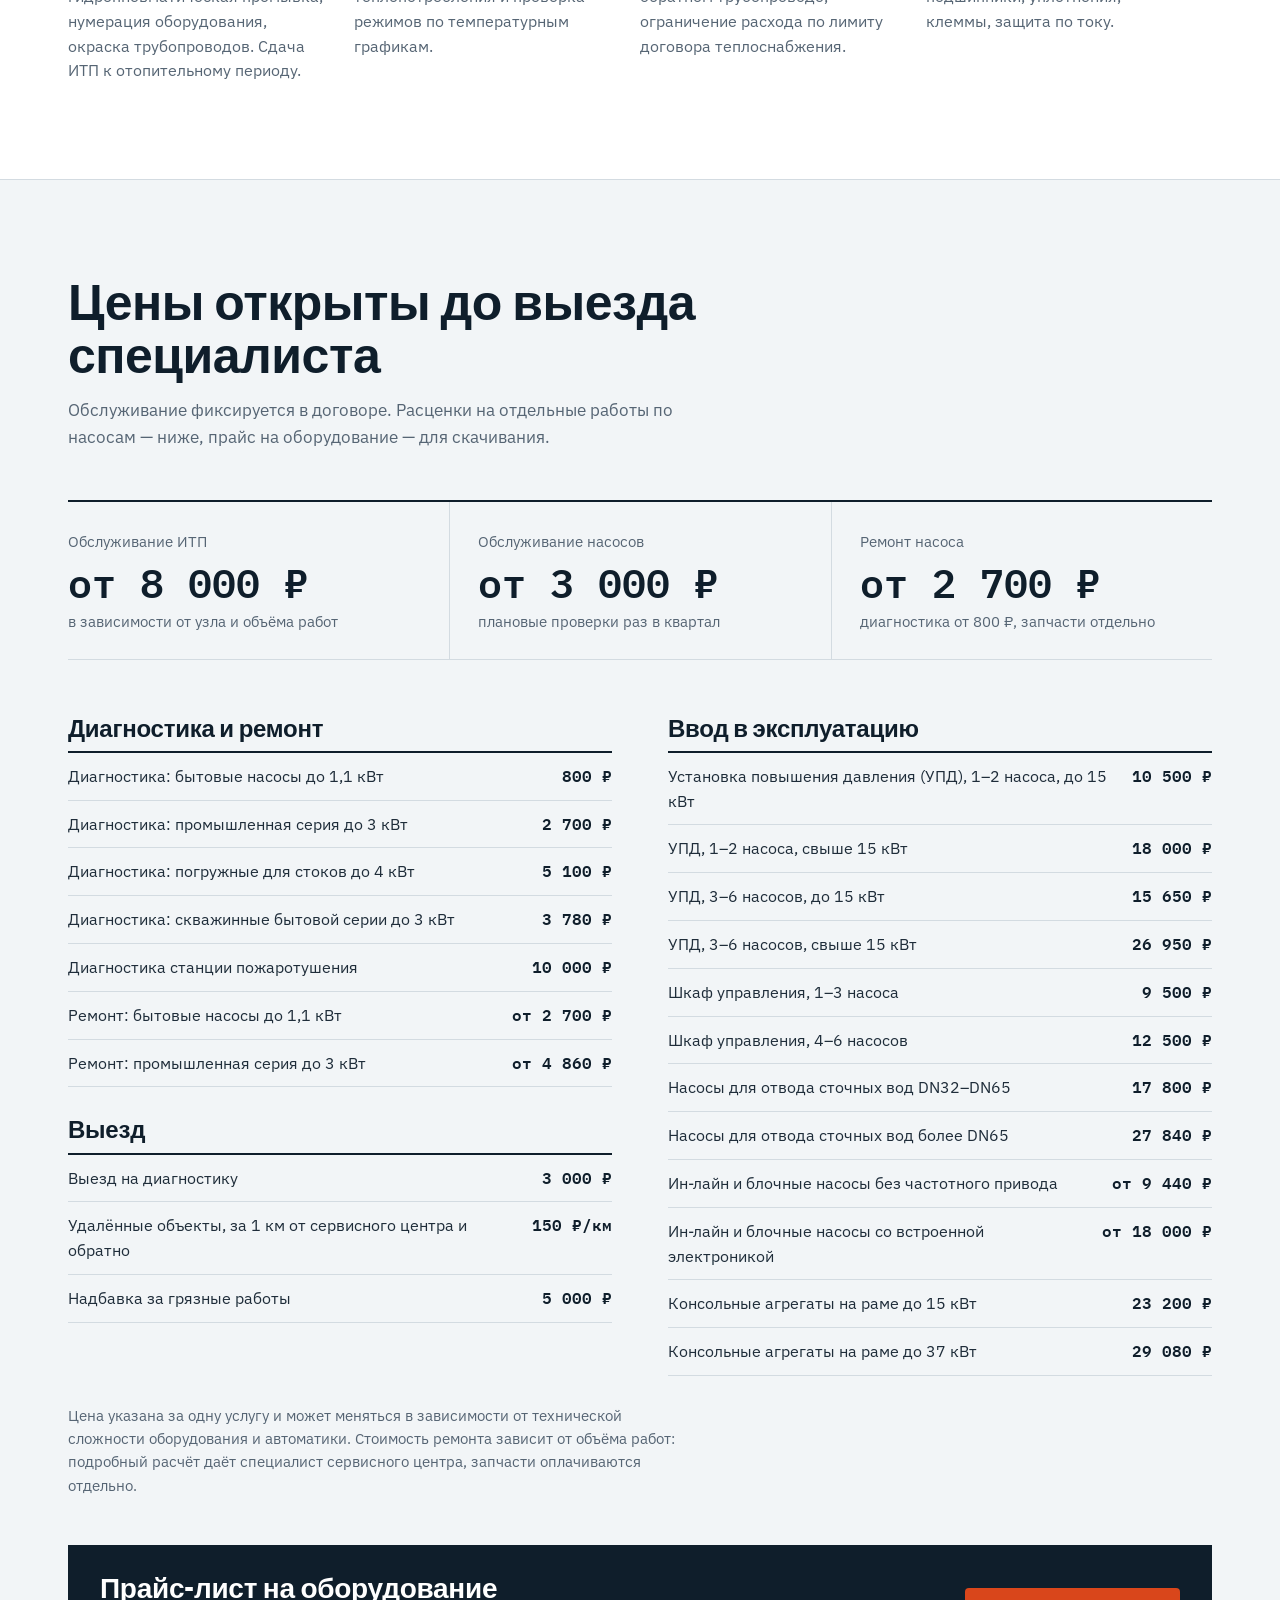
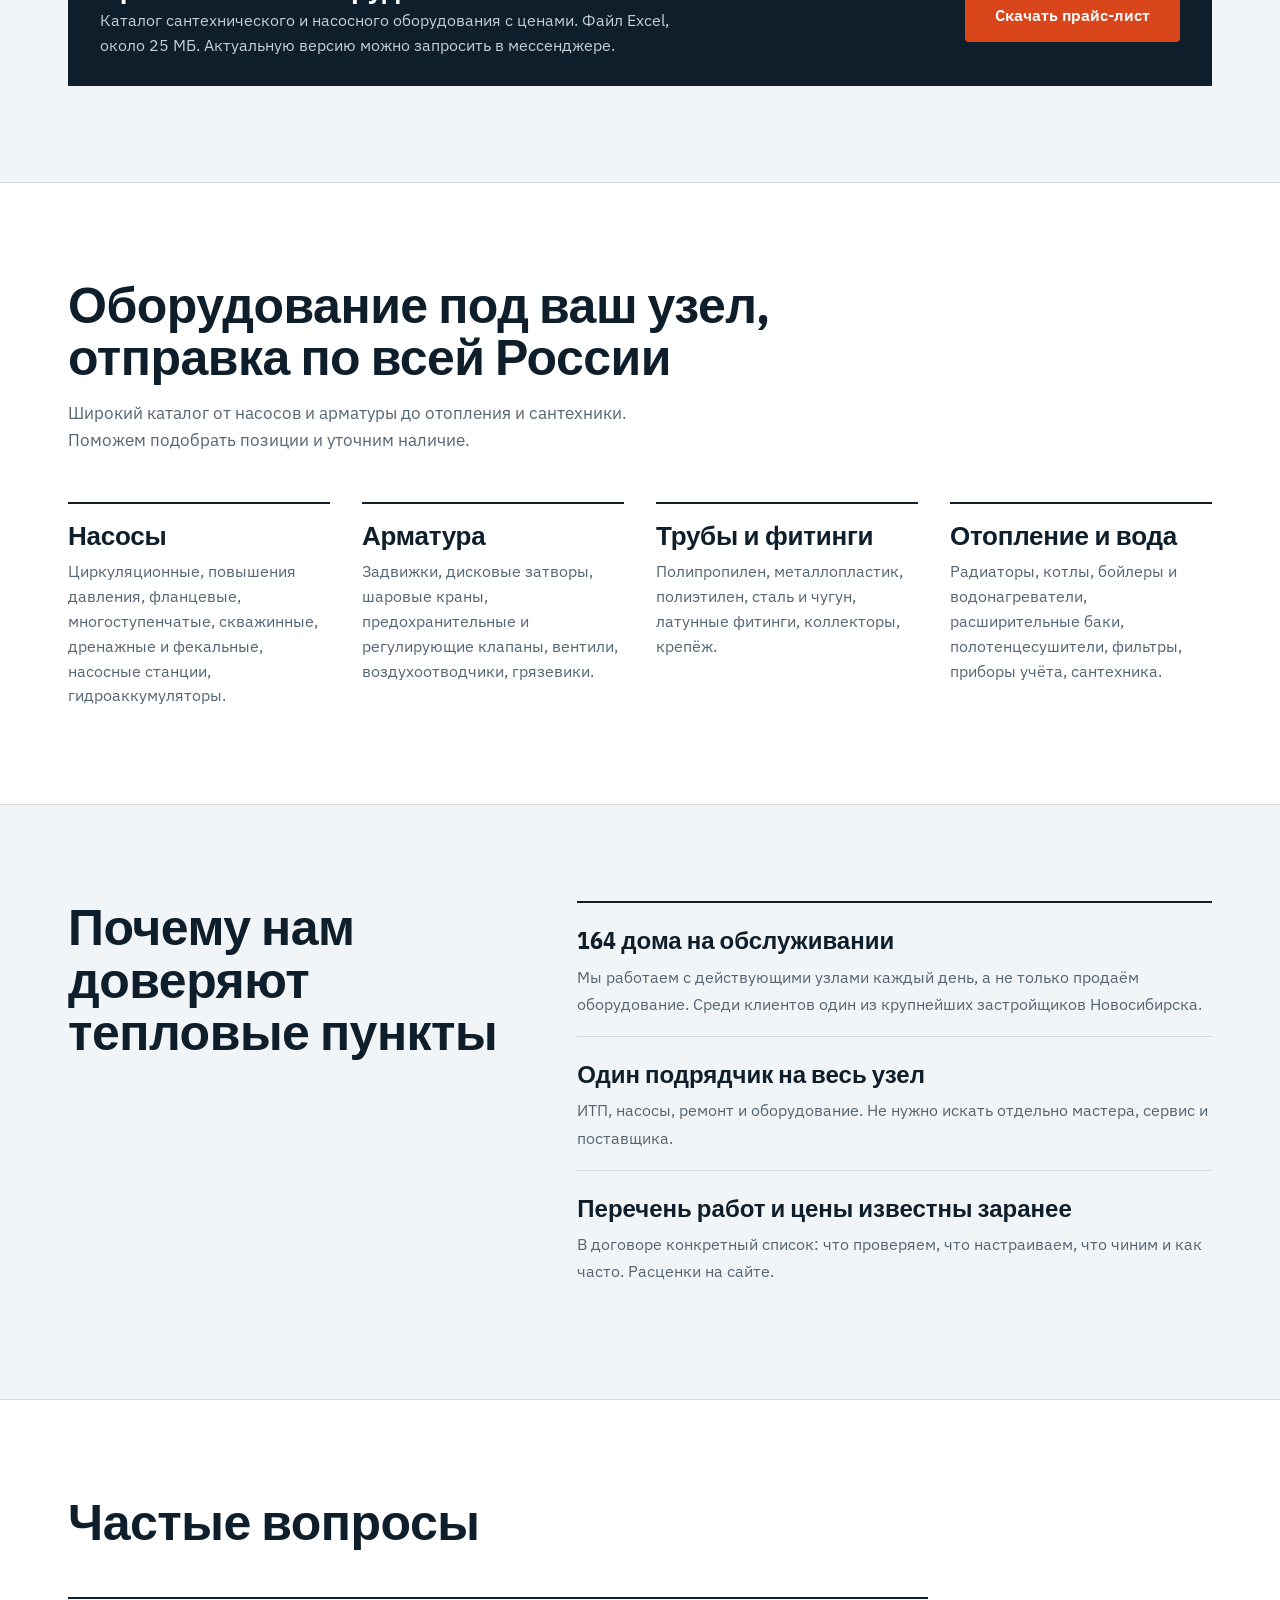
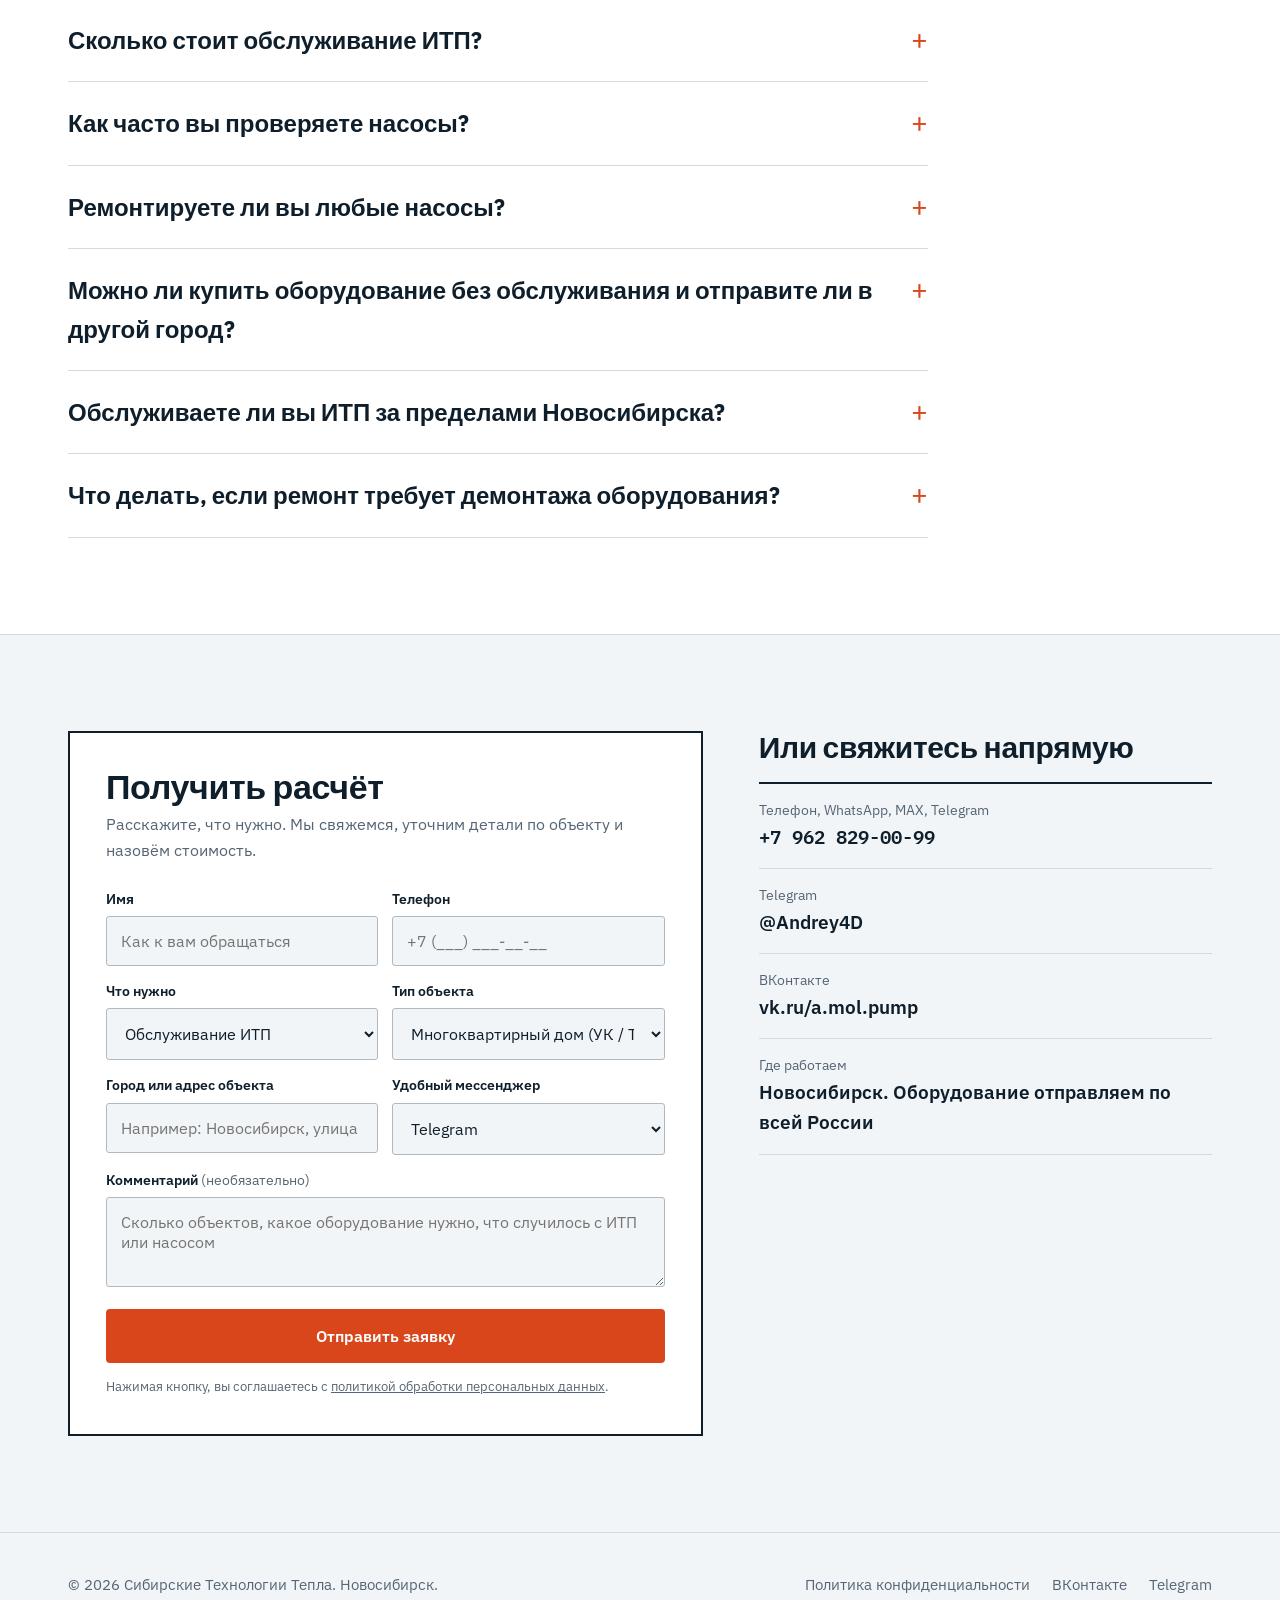
==== commit 7bab1913: "redesign: engineering-drawing concept, new type and layout, mobile table fix" ====
--- a/index.html
+++ b/index.html
@@ -3,35 +3,35 @@
 <head>
 <meta charset="UTF-8">
 <meta name="viewport" content="width=device-width, initial-scale=1.0">
-<title>Сибирские Технологии Тепла — обслуживание ИТП и насосов, оборудование в Новосибирске</title>
-<meta name="description" content="Сибирские Технологии Тепла: обслуживание ИТП от 8 000 ₽, ремонт и обслуживание насосного оборудования, поставка сантехнического и насосного оборудования по всей России. Новосибирск, 164 дома на обслуживании.">
+<title>Сибирские Технологии Тепла — обслуживание ИТП и насосов в Новосибирске</title>
+<meta name="description" content="Обслуживаем ИТП и насосное оборудование в Новосибирске: 164 дома на обслуживании. ТО ИТП от 8 000 ₽, ремонт насосов, поставка сантехнического и насосного оборудования по всей России.">
 <link rel="icon" href="img/favicon.svg" type="image/svg+xml">
 <link rel="preconnect" href="https://fonts.googleapis.com">
 <link rel="preconnect" href="https://fonts.gstatic.com" crossorigin>
-<link href="https://fonts.googleapis.com/css2?family=Manrope:wght@600;700;800&family=Inter:wght@400;500;600;700&display=swap" rel="stylesheet">
-<link rel="stylesheet" href="styles.css?v=3">
+<link href="https://fonts.googleapis.com/css2?family=IBM+Plex+Mono:wght@500;600&family=IBM+Plex+Sans+Condensed:wght@600;700&family=IBM+Plex+Sans:wght@400;500;600&display=swap" rel="stylesheet">
+<link rel="stylesheet" href="home.css?v=4">
 </head>
 <body>
 
 <header class="header" id="header">
   <div class="header__inner">
     <a href="#top" class="logo" aria-label="Сибирские Технологии Тепла">
-      <svg class="logo__mark" viewBox="0 0 48 48" aria-hidden="true"><rect width="48" height="48" rx="12" fill="#1466b8"/><path d="M24 9c-5 7-10 12-10 18a10 10 0 0 0 20 0c0-6-5-11-10-18z" fill="#fff"/><path d="M19 28a5 5 0 0 0 5 5" fill="none" stroke="#1466b8" stroke-width="2.5" stroke-linecap="round"/></svg>
-      <span class="logo__text"><b>Сибирские Технологии Тепла</b><small>ИТП · насосы · оборудование</small></span>
+      <svg class="logo__mark" viewBox="0 0 48 48" aria-hidden="true"><rect width="48" height="48" rx="6" fill="#0f1e2b"/><path d="M24 8c-5 7-10 12-10 18a10 10 0 0 0 20 0c0-6-5-11-10-18z" fill="#d9461b"/><path d="M14 30h20" stroke="#fff" stroke-width="2.5"/><path d="M17 35h14" stroke="#fff" stroke-width="2.5"/></svg>
+      <span class="logo__text"><b>Сибирские Технологии Тепла</b><small>ИТП, насосы, оборудование</small></span>
     </a>
     <nav class="nav" id="nav">
       <a href="#services">Услуги</a>
       <a href="#included">Что входит</a>
+      <a href="#season">Сезон</a>
       <a href="#prices">Цены</a>
       <a href="#equipment">Оборудование</a>
-      <a href="#process">Как работаем</a>
       <a href="#faq">Вопросы</a>
       <a href="#contact">Контакты</a>
     </nav>
     <div class="header__right">
       <a href="tel:+79628290099" class="header__phone">+7 962 829-00-99</a>
-      <a href="#contact" class="btn btn--primary">Оставить заявку</a>
-      <button class="burger" id="burger" aria-label="Меню"><span></span></button>
+      <a href="#contact" class="btn btn--heat">Получить расчёт</a>
+      <button class="burger" id="burger" aria-label="Меню" aria-expanded="false"><span></span></button>
     </div>
   </div>
 </header>
@@ -40,172 +40,111 @@
 
 <!-- HERO -->
 <section class="hero">
-  <div class="container hero__grid">
+  <div class="wrap hero__grid">
     <div>
-      <p class="section-tag">Новосибирск · поставка по всей России</p>
-      <h1>Обслуживаем ИТП и насосы, поставляем оборудование — <em>чтобы тепло и вода не подводили</em></h1>
-      <p class="hero__lead">164 дома на нашем обслуживании, среди клиентов — один из крупнейших застройщиков Новосибирска. Берём на себя ИТП, ремонт и обслуживание насосного оборудования, а также поставляем сантехническое и насосное оборудование по всей России.</p>
+      <h1>Обслуживаем ИТП и насосы в Новосибирске</h1>
+      <p class="hero__lead">164 дома уже на нашем обслуживании, в том числе у одного из крупнейших застройщиков города. Ремонтируем насосы, поставляем сантехническое и насосное оборудование по всей России.</p>
       <div class="hero__cta">
-        <a href="#contact" class="btn btn--primary">Получить расчёт</a>
-        <a href="https://t.me/Andrey4D" target="_blank" rel="noopener" class="btn btn--outline">Написать в Telegram</a>
-      </div>
-      <div class="hero__chips">
-        <span class="chip">164 дома на обслуживании</span>
-        <span class="chip">Обслуживание ИТП от 8 000 ₽</span>
-        <span class="chip">Ремонт любых насосов</span>
-        <span class="chip">Оборудование по всей России</span>
-      </div>
-    </div>
-    <div class="hero__visual">
-      <div class="hero__diagram">
-        <svg viewBox="0 0 480 500" role="img" aria-label="Схема индивидуального теплового пункта: теплосеть, теплообменник, насос, здание">
-          <rect class="svg-fill" x="14" y="14" width="452" height="472" rx="22" opacity=".55"/>
-          <text class="svg-txt" x="40" y="62">Теплосеть</text>
-          <path class="svg-pipe svg-pipe--hot" d="M40 92 H150"/>
-          <path class="svg-pipe" d="M40 132 H150"/>
-          <rect class="svg-box" x="150" y="62" width="120" height="100" rx="14"/>
-          <path d="M172 82 L192 142 L212 82 L232 142 L252 82" fill="none" stroke="#1466b8" stroke-width="3.5" stroke-linecap="round" stroke-linejoin="round"/>
-          <text class="svg-txt" x="160" y="186">Теплообменник</text>
-          <path class="svg-pipe svg-pipe--hot" d="M270 92 H330 V250"/>
-          <path class="svg-pipe" d="M270 132 H380 V250"/>
-          <circle class="svg-box" cx="355" cy="290" r="44"/>
-          <path d="M355 262 A28 28 0 1 1 327 290" fill="none" stroke="#1466b8" stroke-width="3.5" stroke-linecap="round"/>
-          <path d="M347 279 L369 290 L347 301 Z" fill="#1466b8"/>
-          <text class="svg-txt" x="322" y="356">Насос</text>
-          <path class="svg-pipe svg-pipe--hot" d="M330 334 V400 H210"/>
-          <path class="svg-pipe" d="M380 334 V430 H210"/>
-          <rect class="svg-box" x="70" y="330" width="140" height="120" rx="6"/>
-          <g fill="#e6f0fb" stroke="#0f1f33" stroke-width="1.8">
-            <rect x="86" y="348" width="24" height="22" rx="3"/><rect x="118" y="348" width="24" height="22" rx="3"/><rect x="150" y="348" width="24" height="22" rx="3"/>
-            <rect x="86" y="382" width="24" height="22" rx="3"/><rect x="118" y="382" width="24" height="22" rx="3"/><rect x="150" y="382" width="24" height="22" rx="3"/>
-          </g>
-          <rect x="120" y="418" width="30" height="32" rx="3" fill="#1466b8"/>
-          <text class="svg-txt" x="98" y="476">Здание</text>
-          <text class="svg-txt--s svg-txt" x="40" y="222">Регулярное ТО и ремонт</text>
-          <text class="svg-txt--s svg-txt" x="40" y="242">каждого узла — по договору</text>
-        </svg>
-      </div>
-      <aside class="hero__card">
-        <p class="hero__card-tag">Отопительный сезон</p>
-        <h3>Подготовим ИТП и сдадим к сезону</h3>
-        <p>Гидравлические испытания, промывка, настройка автоматики и замена изношенного оборудования.</p>
-        <a href="#contact" class="btn btn--dark">Оставить заявку</a>
-      </aside>
-    </div>
-  </div>
-</section>
-
-<!-- STATS -->
-<section class="stats">
-  <div class="container">
-    <div class="stats__row">
-      <div class="stat"><b>164</b><span>дома на постоянном обслуживании в Новосибирске</span></div>
-      <div class="stat"><b>4 услуги</b><span>ИТП, ремонт и обслуживание насосов, поставка оборудования</span></div>
-      <div class="stat"><b>от 8 000 ₽</b><span>обслуживание ИТП по договору</span></div>
-      <div class="stat"><b>вся Россия</b><span>отправка сантехнического и насосного оборудования</span></div>
-    </div>
-  </div>
-</section>
-
-<!-- PAIN -->
-<section id="pain">
-  <div class="container">
-    <p class="section-tag">Зачем обслуживание</p>
-    <h2 class="section-title">ИТП работает без внимания — ровно до первой аварии</h2>
-    <p class="section-lead">Тепловой пункт и насосы не требуют ежедневного присмотра, но требуют регулярной работы специалиста. Без неё платить приходится дороже: ремонтом, простоем и жалобами жильцов или арендаторов.</p>
-    <div class="versus">
-      <div class="versus__col">
-        <p class="versus__label">Как это часто бывает</p>
-        <h3>«Пока работает — не трогаем»</h3>
-        <ul>
-          <li>Обслуживание вспоминают только после поломки или жалоб на холод</li>
-          <li>Насосы работают на износ до остановки — потом срочный ремонт и простой</li>
-          <li>Подрядчик по обслуживанию один, поставщик оборудования другой — каждый отвечает только за своё</li>
-          <li>Цену работ узнают по факту, когда узел уже разобран</li>
-          <li>Подготовка к отопительному сезону превращается в аврал</li>
-        </ul>
-      </div>
-      <div class="versus__col versus__col--good">
-        <p class="versus__label">Как работаем мы</p>
-        <h3>График, договор и понятная цена</h3>
-        <ul>
-          <li>Обслуживаем ИТП регулярно, по договору, а не «по звонку»</li>
-          <li>Проверяем насосы раз в квартал и ремонтируем до остановки</li>
-          <li>Обслуживание, ремонт и оборудование — в одних руках</li>
-          <li>Расценки и прайс на оборудование у вас на руках заранее</li>
-          <li>К сезону готовимся и сдаём ИТП энергоснабжающей организации планово</li>
-        </ul>
-      </div>
-    </div>
+        <a href="#contact" class="btn btn--heat">Получить расчёт</a>
+        <a href="tel:+79628290099" class="hero__phone">+7 962 829-00-99</a>
+      </div>
+      <dl class="hero__prices">
+        <div><dt>Обслуживание ИТП</dt><dd>от 8 000 ₽</dd></div>
+        <div><dt>Обслуживание насосов</dt><dd>от 3 000 ₽</dd></div>
+        <div><dt>Диагностика насоса</dt><dd>от 800 ₽</dd></div>
+      </dl>
+    </div>
+
+    <figure class="sheet">
+      <svg viewBox="0 0 720 470" role="img" aria-label="Схема индивидуального теплового пункта: теплосеть, теплообменник, насос, автоматика и дом">
+        <!-- трубы: основа -->
+        <path class="s-pipe-h" d="M20 130 H250"/>
+        <path class="s-pipe-c" d="M20 210 H250"/>
+        <path class="s-pipe-h" d="M400 130 H604"/>
+        <path class="s-pipe-c" d="M400 210 H604"/>
+        <!-- поток -->
+        <path class="s-flow-h" d="M20 130 H250"/>
+        <path class="s-flow-c" d="M250 210 H20"/>
+        <path class="s-flow-h" d="M400 130 H604"/>
+        <path class="s-flow-c" d="M604 210 H400"/>
+
+        <!-- теплообменник -->
+        <rect class="s-fill" x="250" y="90" width="150" height="160" rx="3"/>
+        <path class="s-ink" d="M276 102V238M296 102V238M316 102V238M336 102V238M356 102V238M376 102V238" opacity=".55"/>
+
+        <!-- клапан с приводом на подаче -->
+        <path class="s-fill" d="M130 118 L154 142 L154 118 L130 142 Z"/>
+        <path class="s-ink" d="M142 130V96"/><rect class="s-fill" x="132" y="82" width="20" height="14" rx="2"/>
+
+        <!-- манометр -->
+        <path class="s-ink" d="M200 130V108"/><circle class="s-fill" cx="200" cy="94" r="14"/><path class="s-ink" d="M200 94L208 86" stroke-width="2"/>
+
+        <!-- датчик температуры на вторичной подаче -->
+        <path class="s-ink" d="M530 130V108"/><circle class="s-fill" cx="530" cy="98" r="11"/><text x="530" y="103" text-anchor="middle" font-family="IBM Plex Sans" font-weight="600" font-size="13" fill="#0f1e2b">T</text>
+
+        <!-- насос на обратке -->
+        <circle class="s-fill" cx="490" cy="210" r="24"/>
+        <path class="s-ink" d="M504 198 L478 210 L504 222 Z" fill="#1f6aa5" stroke="none"/>
+
+        <!-- дом -->
+        <rect class="s-fill" x="604" y="70" width="96" height="190" rx="3"/>
+        <g class="s-ink" stroke-width="1.8">
+          <rect x="620" y="88" width="20" height="20" rx="2"/><rect x="660" y="88" width="20" height="20" rx="2"/>
+          <rect x="620" y="124" width="20" height="20" rx="2"/><rect x="660" y="124" width="20" height="20" rx="2"/>
+          <rect x="620" y="160" width="20" height="20" rx="2"/><rect x="660" y="160" width="20" height="20" rx="2"/>
+          <rect x="620" y="196" width="20" height="20" rx="2"/><rect x="660" y="196" width="20" height="20" rx="2"/>
+        </g>
+
+        <!-- автоматика -->
+        <rect class="s-fill" x="300" y="340" width="230" height="74" rx="3"/>
+        <text class="s-label" x="415" y="372" text-anchor="middle">Автоматика</text>
+        <text class="s-sub" x="415" y="395" text-anchor="middle">регулирование и контроль</text>
+        <path class="s-dash" d="M340 340V312H142V96"/>
+        <path class="s-dash" d="M415 340V250"/><path class="s-dash" d="M415 250H490V234"/>
+        <path class="s-dash" d="M500 340V318H530V109"/>
+
+        <!-- подписи -->
+        <text class="s-label" x="20" y="60">Теплосеть</text>
+        <text class="s-label" x="250" y="64">Теплообменник</text>
+        <text class="s-label" x="604" y="52">Дом</text>
+        <text class="s-label" x="465" y="262" >Насос</text>
+        <text class="s-val s-val--h" x="20" y="116">подача 95 °C</text>
+        <text class="s-val s-val--c" x="20" y="238">обратка 70 °C</text>
+        <text class="s-val s-val--h" x="410" y="116">80 °C</text>
+        <text class="s-val s-val--c" x="410" y="238">60 °C</text>
+      </svg>
+      <figcaption class="sheet__cap"><span><b>Индивидуальный тепловой пункт</b>, схема-пример</span><span>Мы обслуживаем весь узел</span></figcaption>
+    </figure>
   </div>
 </section>
 
 <!-- SERVICES -->
 <section id="services" class="alt">
-  <div class="container">
-    <p class="section-tag">Что мы делаем</p>
-    <h2 class="section-title">Четыре направления — по отдельности или вместе</h2>
-    <p class="section-lead">Можно заказать только поставку оборудования, только обслуживание или всё сразу — тогда за состояние теплового пункта и насосов отвечает один подрядчик.</p>
-    <div class="srv-grid srv-grid--4">
-      <article class="srv">
-        <div class="srv__img srv__img--svg">
-          <svg viewBox="0 0 320 200" aria-hidden="true"><rect x="70" y="50" width="180" height="100" rx="16" fill="#fff" stroke="#0f1f33" stroke-width="3"/><path d="M96 78 L118 124 L140 78 L162 124 L184 78 L206 124 L228 78" fill="none" stroke="#1466b8" stroke-width="5" stroke-linecap="round" stroke-linejoin="round"/><path d="M20 80 H70 M20 120 H70 M250 80 H300 M250 120 H300" stroke="#1466b8" stroke-width="7" stroke-linecap="round"/><path d="M20 80 H70 M250 80 H300" stroke="#e2761b" stroke-width="7" stroke-linecap="round"/></svg>
-        </div>
-        <div class="srv__body">
-          <p class="srv__price">от 8 000 ₽</p>
-          <h3>Обслуживание ИТП</h3>
-          <p>Обслуживание тепломеханического оборудования и автоматики, подготовка и сдача ИТП к отопительному периоду. 164 дома уже на нашем обслуживании.</p>
-          <ul>
-            <li>Осмотр, настройка и мелкий ремонт узла</li>
-            <li>Обслуживание автоматики</li>
-            <li>Гидроиспытания и промывка к сезону</li>
-          </ul>
-        </div>
+  <div class="wrap">
+    <div class="section-head">
+      <h2>Четыре услуги, одна ответственность</h2>
+      <p>Заказывайте по отдельности или вместе: за тепловой пункт, насосы и оборудование отвечает один подрядчик.</p>
+    </div>
+    <div class="rows">
+      <article class="row">
+        <h3>Обслуживание ИТП</h3>
+        <p>Тепломеханика, автоматика и насосы узла по договору. Подготовка и сдача ИТП к отопительному периоду.</p>
+        <div class="row__price">от 8 000 ₽<small>в договоре, по параметрам узла</small></div>
       </article>
-      <article class="srv">
-        <div class="srv__img srv__img--svg">
-          <svg viewBox="0 0 320 200" aria-hidden="true"><path d="M60 150 L130 80 A34 34 0 0 1 176 34 L150 60 L166 76 L192 50 A34 34 0 0 1 148 96 L78 166 Z" fill="#fff" stroke="#0f1f33" stroke-width="3" stroke-linejoin="round"/><circle cx="72" cy="154" r="5" fill="#1466b8"/><path d="M220 60 H290 M220 100 H290 M220 140 H290" stroke="#1466b8" stroke-width="6" stroke-linecap="round"/><circle cx="220" cy="60" r="7" fill="#e2761b"/><circle cx="250" cy="100" r="7" fill="#e2761b"/><circle cx="270" cy="140" r="7" fill="#e2761b"/></svg>
-        </div>
-        <div class="srv__body">
-          <p class="srv__price">диагностика от 800 ₽ · ремонт от 2 700 ₽</p>
-          <h3>Ремонт насосного оборудования</h3>
-          <p>Ремонтируем любое насосное оборудование: бытовое, промышленное, погружное, скважинное, консольные агрегаты, насосные станции.</p>
-          <ul>
-            <li>Диагностика в сервисном центре</li>
-            <li>Выезд на объект</li>
-            <li>Ввод в эксплуатацию</li>
-          </ul>
-        </div>
+      <article class="row">
+        <h3>Ремонт насосов</h3>
+        <p>Любое насосное оборудование: бытовое, промышленное, погружное, скважинное, консольные агрегаты, насосные станции.</p>
+        <div class="row__price">от 2 700 ₽<small>диагностика от 800 ₽</small></div>
       </article>
-      <article class="srv">
-        <div class="srv__img srv__img--svg">
-          <svg viewBox="0 0 320 200" aria-hidden="true"><circle cx="120" cy="100" r="52" fill="#fff" stroke="#0f1f33" stroke-width="3"/><path d="M120 62 A38 38 0 1 1 82 100" fill="none" stroke="#1466b8" stroke-width="5" stroke-linecap="round"/><path d="M108 88 L138 100 L108 112 Z" fill="#1466b8"/><path d="M172 100 H230" stroke="#1466b8" stroke-width="9" stroke-linecap="round"/><rect x="226" y="72" width="16" height="56" rx="4" fill="#fff" stroke="#0f1f33" stroke-width="3"/><rect x="258" y="84" width="34" height="32" rx="6" fill="#e6f0fb" stroke="#0f1f33" stroke-width="3"/></svg>
-        </div>
-        <div class="srv__body">
-          <p class="srv__price">от 3 000 ₽</p>
-          <h3>Обслуживание насосного оборудования</h3>
-          <p>Плановые проверки насосов и электродвигателей раз в квартал, чтобы ловить износ до остановки, а не после неё.</p>
-          <ul>
-            <li>Проверка параметров в рабочем режиме</li>
-            <li>Подшипники, уплотнения, защита по току</li>
-            <li>Разборка и замена деталей по мере необходимости</li>
-          </ul>
-        </div>
+      <article class="row">
+        <h3>Обслуживание насосов</h3>
+        <p>Плановые проверки насосов и электродвигателей раз в квартал, чтобы находить износ до остановки.</p>
+        <div class="row__price">от 3 000 ₽<small>проверки раз в квартал</small></div>
       </article>
-      <article class="srv">
-        <div class="srv__img srv__img--svg">
-          <svg viewBox="0 0 320 200" aria-hidden="true"><rect x="60" y="70" width="110" height="80" rx="8" fill="#fff" stroke="#0f1f33" stroke-width="3"/><path d="M60 100 H170" stroke="#0f1f33" stroke-width="3"/><circle cx="215" cy="112" r="34" fill="#fff" stroke="#0f1f33" stroke-width="3"/><path d="M215 90 A22 22 0 1 1 193 112" fill="none" stroke="#1466b8" stroke-width="4" stroke-linecap="round"/><path d="M208 104 L226 112 L208 120 Z" fill="#1466b8"/><path d="M20 90 H60 M170 130 H181" stroke="#1466b8" stroke-width="7" stroke-linecap="round"/><path d="M250 112 H300" stroke="#1466b8" stroke-width="7" stroke-linecap="round"/></svg>
-        </div>
-        <div class="srv__body">
-          <p class="srv__price">прайс-лист · доставка по России</p>
-          <h3>Продажа оборудования</h3>
-          <p>Сантехническое и насосное оборудование, оборудование для ИТП. Подберём под задачу и отправим в любой регион.</p>
-          <ul>
-            <li>Насосы, арматура, трубы и фитинги</li>
-            <li>Отопление, ГВС, водоснабжение</li>
-            <li>Каталог с ценами — в прайс-листе</li>
-          </ul>
-        </div>
+      <article class="row">
+        <h3>Поставка оборудования</h3>
+        <p>Сантехническое и насосное оборудование, оборудование для ИТП. Подберём под задачу и отправим в любой регион.</p>
+        <div class="row__price">по прайс-листу<small>отправка по всей России</small></div>
       </article>
     </div>
   </div>
@@ -213,268 +152,206 @@
 
 <!-- INCLUDED -->
 <section id="included">
-  <div class="container">
-    <p class="section-tag">Что входит в обслуживание</p>
-    <h2 class="section-title">Подробный перечень работ — без «и прочего»</h2>
-    <p class="section-lead">Вы заранее видите, за что платите. Обслуживание ИТП включает обслуживание тепломеханики, автоматики и насосного оборудования узла.</p>
-    <div class="incl">
-      <div class="incl__card">
-        <p class="incl__tag">1</p>
-        <h3>Тепломеханическое оборудование ИТП</h3>
-        <ul>
-          <li>Осмотр оборудования теплового пункта: течи, подтёки, состояние изоляции</li>
-          <li>Контроль работоспособности и настройка: запорная арматура, предохранительный и обратные клапаны, регуляторы давления и температуры ГВС, манометры и термометры</li>
-          <li>Мелкий ремонт: протяжка фланцев и замена прокладок, устранение течей резьбовых соединений, набивка сальников, прочистка фильтров и грязевиков, частичное восстановление изоляции</li>
-          <li>Поверка или замена средств измерений</li>
-          <li>Подготовка и сдача ИТП к отопительному периоду: гидравлические испытания, гидропневматическая промывка, нумерация оборудования, обозначение арматуры и окраска трубопроводов</li>
-          <li>Консультации по эксплуатации и режимам теплопотребления</li>
-        </ul>
-        <p class="incl__note"><b>Кислотная промывка теплообменников — скидка 50% на работы.</b></p>
-      </div>
-      <div class="incl__card">
-        <p class="incl__tag">2</p>
-        <h3>Автоматика ИТП</h3>
-        <ul>
-          <li>Контроль смесительных, циркуляционных и повысительных насосов, датчиков температуры и давления, электрощитов управления насосными группами</li>
-          <li>Настройка автоматического регулирования в начале отопительного периода и корректировка режима в течение сезона</li>
-          <li>Проверка режимов теплопотребления по графикам, контроль температуры в обратном трубопроводе</li>
-          <li>Корректировка ограничения расхода теплоносителя по лимиту договора теплоснабжения</li>
-          <li>Мелкий ремонт автоматики: чистка, регулировка, устранение повреждений без замены основных узлов</li>
-        </ul>
-      </div>
-      <div class="incl__card">
-        <p class="incl__tag">3</p>
-        <h3>Насосное оборудование</h3>
-        <ul>
-          <li>Раз в квартал: проверка параметров насосов и электродвигателей в рабочем режиме с устранением неполадок</li>
-          <li>Раз в квартал: состояние предохранителей, конденсаторов, подшипников, торцевых уплотнений, чистота колпака вентилятора двигателя</li>
-          <li>Раз в квартал: проверка клеммных соединений и защиты двигателя по току</li>
-          <li>По мере необходимости: разборка и сборка насоса с прочисткой, заменой рабочего колеса, торцевого уплотнения, подшипников</li>
-        </ul>
-      </div>
-    </div>
-    <p class="terms"><b>Важно:</b> ремонт, который требует демонтажа оборудования и передачи его в специализированную организацию с последующим монтажом, оформляется дополнительным соглашением к договору.</p>
+  <div class="wrap">
+    <div class="section-head">
+      <h2>Что входит в обслуживание ИТП</h2>
+      <p>Конкретный перечень, который фиксируется в договоре. Без формулировок вроде «и прочие работы».</p>
+    </div>
+    <div class="spec">
+      <div class="acc">
+        <details open>
+          <summary>Тепломеханика <span>6 пунктов</span></summary>
+          <ul>
+            <li>Осмотр оборудования: течи, подтёки, состояние изоляции</li>
+            <li>Проверка и настройка запорной арматуры, предохранительного и обратных клапанов, регуляторов давления и температуры ГВС, манометров и термометров</li>
+            <li>Мелкий ремонт: протяжка фланцев, замена прокладок, устранение течей резьбовых соединений, набивка сальников</li>
+            <li>Прочистка фильтров и грязевиков, частичное восстановление изоляции</li>
+            <li>Поверка или замена средств измерений</li>
+            <li>Консультации по эксплуатации и режимам теплопотребления</li>
+          </ul>
+        </details>
+        <details>
+          <summary>Автоматика <span>5 пунктов</span></summary>
+          <ul>
+            <li>Контроль смесительных, циркуляционных и повысительных насосов, датчиков температуры и давления, электрощитов</li>
+            <li>Настройка автоматического регулирования в начале отопительного периода и корректировка режима в течение сезона</li>
+            <li>Проверка режимов теплопотребления по графикам, контроль температуры в обратном трубопроводе</li>
+            <li>Корректировка ограничения расхода теплоносителя по лимиту договора теплоснабжения</li>
+            <li>Мелкий ремонт автоматики: чистка, регулировка, устранение повреждений без замены основных узлов</li>
+          </ul>
+        </details>
+        <details>
+          <summary>Насосное оборудование <span>раз в квартал</span></summary>
+          <ul>
+            <li>Проверка параметров насосов и электродвигателей в рабочем режиме с устранением неполадок</li>
+            <li>Состояние предохранителей, конденсаторов, подшипников, торцевых уплотнений, чистота колпака вентилятора двигателя</li>
+            <li>Проверка клеммных соединений и защиты двигателя по току</li>
+            <li>По мере необходимости: разборка и сборка насоса с прочисткой, заменой рабочего колеса, торцевого уплотнения, подшипников</li>
+          </ul>
+        </details>
+      </div>
+      <aside class="aside">
+        <h3>Скидка 50% на кислотную промывку теплообменников</h3>
+        <p>Действует на работы в рамках обслуживания. Промывка возвращает теплообменнику мощность и снижает нагрузку на насосы.</p>
+        <p class="small">Ремонт, который требует демонтажа оборудования и передачи его в специализированную организацию, оформляется дополнительным соглашением к договору.</p>
+      </aside>
+    </div>
+  </div>
+</section>
+
+<!-- SEASON -->
+<section id="season" class="alt">
+  <div class="wrap">
+    <div class="section-head">
+      <h2>Как мы ведём узел в течение года</h2>
+      <p>Работы идут по сезонному циклу, чтобы к началу отопления ИТП был готов и сдан.</p>
+    </div>
+    <div class="season">
+      <div class="phase">
+        <h3>До сезона</h3>
+        <p>Мелкий ремонт, промывка, гидравлические испытания, гидропневматическая промывка, нумерация оборудования, окраска трубопроводов. Сдача ИТП к отопительному периоду.</p>
+      </div>
+      <div class="phase">
+        <h3>Старт отопления</h3>
+        <p>Настройка автоматического регулирования теплопотребления и проверка режимов по температурным графикам.</p>
+      </div>
+      <div class="phase">
+        <h3>В течение сезона</h3>
+        <p>Корректировка режимов, контроль температуры в обратном трубопроводе, ограничение расхода по лимиту договора теплоснабжения.</p>
+      </div>
+      <div class="phase">
+        <h3>Каждый квартал</h3>
+        <p>Проверка насосов и электродвигателей: параметры, подшипники, уплотнения, клеммы, защита по току.</p>
+      </div>
+    </div>
   </div>
 </section>
 
 <!-- PRICES -->
-<section id="prices" class="alt">
-  <div class="container">
-    <p class="section-tag">Цены</p>
-    <h2 class="section-title">Цены открыты — до выезда специалиста</h2>
-    <p class="section-lead">Стоимость обслуживания фиксируется в договоре. Расценки на отдельные работы и прайс на оборудование — ниже и по запросу в мессенджере.</p>
-
-    <div class="tariffs">
-      <div class="tariff tariff--hit">
-        <span class="tariff__badge">Основная услуга</span>
-        <p class="tariff__name">Обслуживание ИТП</p>
-        <p class="tariff__price">от 8 000 <small>₽</small></p>
-        <p class="tariff__unit">по договору, зависит от узла и объёма</p>
-        <p>Тепломеханика, автоматика и насосы ИТП по перечню выше. Точную цену называем после уточнения параметров узла.</p>
-      </div>
-      <div class="tariff">
-        <p class="tariff__name">Обслуживание насосов</p>
-        <p class="tariff__price">от 3 000 <small>₽</small></p>
-        <p class="tariff__unit">плановые проверки раз в квартал</p>
-        <p>Проверка параметров, подшипников, уплотнений и защиты двигателя. Разборка и замена деталей — по мере необходимости.</p>
-      </div>
-      <div class="tariff">
-        <p class="tariff__name">Ремонт насосов</p>
-        <p class="tariff__price">от 800 <small>₽</small></p>
-        <p class="tariff__unit">диагностика; ремонт — от 2 700 ₽</p>
-        <p>Диагностика в сервисном центре, ремонт любого насосного оборудования, выезд на объект. Запчасти оплачиваются отдельно.</p>
-      </div>
-    </div>
-
-    <details class="pricelist">
-      <summary>Расценки на работы по насосному оборудованию</summary>
-      <div class="pricelist__body">
-        <table class="ptable">
-          <tbody>
-            <tr class="ptable__h"><td colspan="2">Диагностика и ремонт в сервисном центре</td></tr>
-            <tr><td>Диагностика: бытовые насосы до 1,1 кВт</td><td>800 ₽</td></tr>
-            <tr><td>Диагностика: промышленная серия до 3 кВт</td><td>2 700 ₽</td></tr>
-            <tr><td>Диагностика: погружные насосы для стоков до 4 кВт</td><td>5 100 ₽</td></tr>
-            <tr><td>Диагностика: скважинные насосы бытовой серии до 3 кВт</td><td>3 780 ₽</td></tr>
-            <tr><td>Ремонт: бытовые насосы до 1,1 кВт</td><td>от 2 700 ₽</td></tr>
-            <tr><td>Ремонт: промышленная серия до 3 кВт</td><td>от 4 860 ₽</td></tr>
-            <tr><td>Диагностика станции пожаротушения</td><td>10 000 ₽</td></tr>
-            <tr class="ptable__h"><td colspan="2">Выезд</td></tr>
-            <tr><td>Выезд на диагностику</td><td>3 000 ₽</td></tr>
-            <tr><td>Выезд на удалённые объекты (за 1 км от сервисного центра до объекта и обратно)</td><td>150 ₽/км</td></tr>
-            <tr><td>Надбавка за грязные работы</td><td>5 000 ₽</td></tr>
-            <tr class="ptable__h"><td colspan="2">Ввод в эксплуатацию</td></tr>
-            <tr><td>Установка повышения давления (УПД), 1–2 насоса, до 15 кВт</td><td>10 500 ₽</td></tr>
-            <tr><td>УПД, 1–2 насоса, свыше 15 кВт</td><td>18 000 ₽</td></tr>
-            <tr><td>УПД, 3–6 насосов, до 15 кВт</td><td>15 650 ₽</td></tr>
-            <tr><td>УПД, 3–6 насосов, свыше 15 кВт</td><td>26 950 ₽</td></tr>
-            <tr><td>Шкаф управления, 1–3 насоса</td><td>9 500 ₽</td></tr>
-            <tr><td>Шкаф управления, 4–6 насосов</td><td>12 500 ₽</td></tr>
-            <tr><td>Насосы для отвода сточных вод DN32–DN65</td><td>17 800 ₽</td></tr>
-            <tr><td>Насосы для отвода сточных вод более DN65</td><td>27 840 ₽</td></tr>
-            <tr><td>Ин-лайн и блочные насосы без частотного привода</td><td>от 9 440 ₽</td></tr>
-            <tr><td>Ин-лайн и блочные насосы со встроенной электроникой</td><td>от 18 000 ₽</td></tr>
-            <tr><td>Консольные агрегаты на раме до 15 кВт</td><td>23 200 ₽</td></tr>
-            <tr><td>Консольные агрегаты на раме до 37 кВт</td><td>29 080 ₽</td></tr>
-          </tbody>
-        </table>
-        <p class="price-note">Цена указана за одну услугу и может меняться в зависимости от технической сложности оборудования и автоматики. Стоимость ремонта зависит от объёма работ, подробный расчёт даёт сотрудник сервисного центра, запчасти оплачиваются отдельно.</p>
-      </div>
-    </details>
-
-    <div class="furniture-row" style="margin-top:34px">
+<section id="prices">
+  <div class="wrap">
+    <div class="section-head">
+      <h2>Цены открыты до выезда специалиста</h2>
+      <p>Обслуживание фиксируется в договоре. Расценки на отдельные работы по насосам — ниже, прайс на оборудование — для скачивания.</p>
+    </div>
+
+    <dl class="big-prices">
+      <div><dt>Обслуживание ИТП</dt><dd>от 8 000 ₽</dd><small>в зависимости от узла и объёма работ</small></div>
+      <div><dt>Обслуживание насосов</dt><dd>от 3 000 ₽</dd><small>плановые проверки раз в квартал</small></div>
+      <div><dt>Ремонт насоса</dt><dd>от 2 700 ₽</dd><small>диагностика от 800 ₽, запчасти отдельно</small></div>
+    </dl>
+
+    <div class="plist">
+      <div>
+        <h3>Диагностика и ремонт</h3>
+        <div class="pl"><span>Диагностика: бытовые насосы до 1,1 кВт</span><span>800 ₽</span></div>
+        <div class="pl"><span>Диагностика: промышленная серия до 3 кВт</span><span>2 700 ₽</span></div>
+        <div class="pl"><span>Диагностика: погружные для стоков до 4 кВт</span><span>5 100 ₽</span></div>
+        <div class="pl"><span>Диагностика: скважинные бытовой серии до 3 кВт</span><span>3 780 ₽</span></div>
+        <div class="pl"><span>Диагностика станции пожаротушения</span><span>10 000 ₽</span></div>
+        <div class="pl"><span>Ремонт: бытовые насосы до 1,1 кВт</span><span>от 2 700 ₽</span></div>
+        <div class="pl"><span>Ремонт: промышленная серия до 3 кВт</span><span>от 4 860 ₽</span></div>
+        <h3>Выезд</h3>
+        <div class="pl"><span>Выезд на диагностику</span><span>3 000 ₽</span></div>
+        <div class="pl"><span>Удалённые объекты, за 1 км от сервисного центра и обратно</span><span>150 ₽/км</span></div>
+        <div class="pl"><span>Надбавка за грязные работы</span><span>5 000 ₽</span></div>
+      </div>
+      <div>
+        <h3>Ввод в эксплуатацию</h3>
+        <div class="pl"><span>Установка повышения давления (УПД), 1–2 насоса, до 15 кВт</span><span>10 500 ₽</span></div>
+        <div class="pl"><span>УПД, 1–2 насоса, свыше 15 кВт</span><span>18 000 ₽</span></div>
+        <div class="pl"><span>УПД, 3–6 насосов, до 15 кВт</span><span>15 650 ₽</span></div>
+        <div class="pl"><span>УПД, 3–6 насосов, свыше 15 кВт</span><span>26 950 ₽</span></div>
+        <div class="pl"><span>Шкаф управления, 1–3 насоса</span><span>9 500 ₽</span></div>
+        <div class="pl"><span>Шкаф управления, 4–6 насосов</span><span>12 500 ₽</span></div>
+        <div class="pl"><span>Насосы для отвода сточных вод DN32–DN65</span><span>17 800 ₽</span></div>
+        <div class="pl"><span>Насосы для отвода сточных вод более DN65</span><span>27 840 ₽</span></div>
+        <div class="pl"><span>Ин-лайн и блочные насосы без частотного привода</span><span>от 9 440 ₽</span></div>
+        <div class="pl"><span>Ин-лайн и блочные насосы со встроенной электроникой</span><span>от 18 000 ₽</span></div>
+        <div class="pl"><span>Консольные агрегаты на раме до 15 кВт</span><span>23 200 ₽</span></div>
+        <div class="pl"><span>Консольные агрегаты на раме до 37 кВт</span><span>29 080 ₽</span></div>
+      </div>
+    </div>
+    <p class="pnote">Цена указана за одну услугу и может меняться в зависимости от технической сложности оборудования и автоматики. Стоимость ремонта зависит от объёма работ: подробный расчёт даёт специалист сервисного центра, запчасти оплачиваются отдельно.</p>
+
+    <div class="download">
       <div>
         <h3>Прайс-лист на оборудование</h3>
-        <p>Каталог сантехнического и насосного оборудования с ценами — скачайте файл (Excel, около 25 МБ) или запросите актуальную версию в мессенджере.</p>
-      </div>
-      <a href="files/price-oborudovanie.xlsx" download class="btn btn--primary">Скачать прайс-лист</a>
+        <p>Каталог сантехнического и насосного оборудования с ценами. Файл Excel, около 25 МБ. Актуальную версию можно запросить в мессенджере.</p>
+      </div>
+      <a href="files/price-oborudovanie.xlsx" download class="btn btn--heat">Скачать прайс-лист</a>
     </div>
   </div>
 </section>
 
 <!-- EQUIPMENT -->
-<section id="equipment">
-  <div class="container">
-    <p class="section-tag">Оборудование</p>
-    <h2 class="section-title">Поставка сантехнического и насосного оборудования по всей России</h2>
-    <p class="section-lead">Широкий каталог — от насосов и арматуры до отопления и сантехники. Поможем подобрать позиции под ваш узел и отправим в любой регион.</p>
-    <div class="aud">
-      <div class="aud__item">
-        <div class="aud__icon"><svg viewBox="0 0 24 24" fill="none" stroke="currentColor" stroke-width="1.8" stroke-linecap="round" stroke-linejoin="round"><circle cx="12" cy="12" r="8"/><path d="M12 7a5 5 0 1 1-5 5"/><path d="m10.5 10 3 2-3 2z"/></svg></div>
-        <h3>Насосное оборудование</h3>
-        <p>Циркуляционные, повышения давления, фланцевые, многоступенчатые, скважинные, дренажные и фекальные насосы, насосные станции, гидроаккумуляторы.</p>
-      </div>
-      <div class="aud__item">
-        <div class="aud__icon"><svg viewBox="0 0 24 24" fill="none" stroke="currentColor" stroke-width="1.8" stroke-linecap="round" stroke-linejoin="round"><path d="M4 12h16"/><path d="M8 6v12M16 6v12"/><path d="M6 5h4M14 5h4"/></svg></div>
+<section id="equipment" class="alt">
+  <div class="wrap">
+    <div class="section-head">
+      <h2>Оборудование под ваш узел, отправка по всей России</h2>
+      <p>Широкий каталог от насосов и арматуры до отопления и сантехники. Поможем подобрать позиции и уточним наличие.</p>
+    </div>
+    <div class="eq">
+      <div>
+        <h3>Насосы</h3>
+        <p>Циркуляционные, повышения давления, фланцевые, многоступенчатые, скважинные, дренажные и фекальные, насосные станции, гидроаккумуляторы.</p>
+      </div>
+      <div>
         <h3>Арматура</h3>
         <p>Задвижки, дисковые затворы, шаровые краны, предохранительные и регулирующие клапаны, вентили, воздухоотводчики, грязевики.</p>
       </div>
-      <div class="aud__item">
-        <div class="aud__icon"><svg viewBox="0 0 24 24" fill="none" stroke="currentColor" stroke-width="1.8" stroke-linecap="round" stroke-linejoin="round"><path d="M3 8h12a3 3 0 0 1 3 3v2a3 3 0 0 0 3 3"/><path d="M3 12h9"/><path d="M3 16h6"/></svg></div>
+      <div>
         <h3>Трубы и фитинги</h3>
-        <p>Полипропилен, металлопластик, полиэтилен, сталь и чугун, латунные фитинги, коллекторы, крепёж и уплотнение соединений.</p>
-      </div>
-      <div class="aud__item">
-        <div class="aud__icon"><svg viewBox="0 0 24 24" fill="none" stroke="currentColor" stroke-width="1.8" stroke-linecap="round" stroke-linejoin="round"><path d="M12 3c-2.5 3.5-5 6-5 9a5 5 0 0 0 10 0c0-3-2.5-5.5-5-9z"/></svg></div>
-        <h3>Отопление и водоснабжение</h3>
-        <p>Радиаторы, котлы, бойлеры и водонагреватели, расширительные баки, полотенцесушители, тёплый пол, фильтры, приборы учёта, сантехника и смесители.</p>
-      </div>
-    </div>
-  </div>
-</section>
-
-<!-- OFFERS -->
-<section id="offers" class="alt">
-  <div class="container">
-    <p class="section-tag">Почему мы</p>
-    <h2 class="section-title">Шесть причин доверить ИТП нам</h2>
-    <p class="section-lead">Не общие слова про «качество и надёжность», а то, что вы получаете на практике.</p>
-    <div class="offer-grid">
-      <div class="offer-card">
-        <div class="offer-card__num">01</div>
-        <h3>164 дома на обслуживании</h3>
-        <p>Мы работаем с действующими узлами каждый день, а не только продаём оборудование. Среди клиентов — один из крупнейших застройщиков Новосибирска.</p>
-      </div>
-      <div class="offer-card">
-        <div class="offer-card__num">02</div>
-        <h3>Подробный перечень работ</h3>
-        <p>В договоре — конкретный список: что проверяем, что настраиваем, что чиним и как часто. Без размытых формулировок.</p>
-      </div>
-      <div class="offer-card">
-        <div class="offer-card__num">03</div>
-        <h3>Всё в одних руках</h3>
-        <p>ИТП, насосы, ремонт и оборудование. Не придётся искать отдельно мастера, сервис и поставщика.</p>
-      </div>
-      <div class="offer-card offer-card--gift">
-        <div class="offer-card__num">04</div>
-        <h3>Скидка 50% на промывку</h3>
-        <p>Кислотная промывка теплообменников в рамках обслуживания — со скидкой 50% на работы.</p>
-      </div>
-      <div class="offer-card">
-        <div class="offer-card__num">05</div>
-        <h3>Сдача ИТП к сезону</h3>
-        <p>Гидроиспытания, промывка, нумерация и окраска — готовим и сдаём ИТП энергоснабжающей организации.</p>
-      </div>
-      <div class="offer-card">
-        <div class="offer-card__num">06</div>
-        <h3>Цены и прайс открыты</h3>
-        <p>Расценки на работы — на сайте, прайс-лист на оборудование — для скачивания. Бюджет понятен заранее.</p>
-      </div>
-    </div>
-  </div>
-</section>
-
-<!-- PROCESS -->
-<section id="process">
-  <div class="container">
-    <p class="section-tag">Как мы работаем</p>
-    <h2 class="section-title">От заявки до обслуживания — шесть понятных шагов</h2>
-    <p class="section-lead">Вы всегда знаете, что происходит и что будет дальше.</p>
-    <div class="steps">
-      <div class="step">
-        <span class="step__n">1</span>
-        <h3>Заявка</h3>
-        <p>Оставляете заявку на сайте, пишете в мессенджер или звоните: что нужно — обслуживание, ремонт или оборудование.</p>
-      </div>
-      <div class="step">
-        <span class="step__n">2</span>
-        <h3>Уточняем объект</h3>
-        <p>Узнаём адрес, тип объекта, состояние ИТП и насосов, чтобы предложить подходящий вариант.</p>
-      </div>
-      <div class="step">
-        <span class="step__n">3</span>
-        <h3>Расчёт</h3>
-        <p>Называем стоимость по расценкам и отправляем прайс на оборудование — бюджет понятен заранее.</p>
-      </div>
-      <div class="step">
-        <span class="step__n">4</span>
-        <h3>Договор</h3>
-        <p>Фиксируем перечень работ, периодичность и стоимость обслуживания.</p>
-      </div>
-      <div class="step">
-        <span class="step__n">5</span>
-        <h3>Работы или поставка</h3>
-        <p>Выезжаем на объект, ремонтируем, настраиваем или отправляем подобранное оборудование.</p>
-      </div>
-      <div class="step">
-        <span class="step__n">6</span>
-        <h3>Регулярное обслуживание</h3>
-        <p>Приезжаем по графику, проверяем узел и насосы раз в квартал и готовим ИТП к сезону.</p>
-      </div>
-    </div>
-    <p class="terms"><b>Сроки:</b> зависят от объекта и наличия оборудования — называем после уточнения деталей.</p>
+        <p>Полипропилен, металлопластик, полиэтилен, сталь и чугун, латунные фитинги, коллекторы, крепёж.</p>
+      </div>
+      <div>
+        <h3>Отопление и вода</h3>
+        <p>Радиаторы, котлы, бойлеры и водонагреватели, расширительные баки, полотенцесушители, фильтры, приборы учёта, сантехника.</p>
+      </div>
+    </div>
+  </div>
+</section>
+
+<!-- PROOF -->
+<section>
+  <div class="wrap proof">
+    <h2>Почему нам доверяют тепловые пункты</h2>
+    <ul>
+      <li><b>164 дома на обслуживании</b><span>Мы работаем с действующими узлами каждый день, а не только продаём оборудование. Среди клиентов один из крупнейших застройщиков Новосибирска.</span></li>
+      <li><b>Один подрядчик на весь узел</b><span>ИТП, насосы, ремонт и оборудование. Не нужно искать отдельно мастера, сервис и поставщика.</span></li>
+      <li><b>Перечень работ и цены известны заранее</b><span>В договоре конкретный список: что проверяем, что настраиваем, что чиним и как часто. Расценки на сайте.</span></li>
+    </ul>
   </div>
 </section>
 
 <!-- FAQ -->
 <section id="faq" class="alt">
-  <div class="container">
-    <p class="section-tag">Вопросы</p>
-    <h2 class="section-title">Отвечаем на частые вопросы</h2>
-    <div class="faq" style="margin-top:36px">
-      <details class="faq__item">
+  <div class="wrap">
+    <div class="section-head"><h2>Частые вопросы</h2></div>
+    <div class="faq">
+      <details>
         <summary>Сколько стоит обслуживание ИТП?</summary>
-        <p>От 8 000 ₽. Итоговая стоимость зависит от узла и объёма работ и фиксируется в договоре. Мы называем её после уточнения параметров вашего ИТП.</p>
-      </details>
-      <details class="faq__item">
-        <summary>Что входит в обслуживание ИТП?</summary>
-        <p>Обслуживание тепломеханического оборудования (осмотр, настройка, мелкий ремонт), обслуживание автоматики и насосного оборудования, подготовка и сдача ИТП к отопительному периоду, консультации по режимам. Полный перечень — в разделе «Что входит» выше.</p>
-      </details>
-      <details class="faq__item">
-        <summary>Как часто проверяются насосы?</summary>
-        <p>Плановые проверки насосов и электродвигателей выполняются раз в квартал. Разборка, замена рабочего колеса, торцевого уплотнения и подшипников — по мере необходимости. Обслуживание насосного оборудования стоит от 3 000 ₽.</p>
-      </details>
-      <details class="faq__item">
+        <p>От 8 000 ₽. Итог зависит от узла и объёма работ и фиксируется в договоре. Называем стоимость после уточнения параметров вашего ИТП.</p>
+      </details>
+      <details>
+        <summary>Как часто вы проверяете насосы?</summary>
+        <p>Раз в квартал: параметры в рабочем режиме, подшипники, уплотнения, клеммы и защита двигателя. Разборку и замену деталей выполняем по мере необходимости. Обслуживание насосов стоит от 3 000 ₽.</p>
+      </details>
+      <details>
         <summary>Ремонтируете ли вы любые насосы?</summary>
-        <p>Да, мы ремонтируем любое насосное оборудование: бытовое, промышленное, погружное, скважинное, консольные агрегаты. Диагностика в сервисном центре — от 800 ₽, ремонт — от 2 700 ₽, запчасти оплачиваются отдельно.</p>
-      </details>
-      <details class="faq__item">
-        <summary>Можно ли просто купить оборудование и отправите ли вы в другой город?</summary>
-        <p>Да. Оборудование можно приобрести отдельно, без обслуживания. Отправляем по всей России. Прайс-лист можно скачать на сайте или запросить актуальную версию.</p>
-      </details>
-      <details class="faq__item">
-        <summary>Обслуживание ИТП выполняется только в Новосибирске?</summary>
-        <p>Обслуживание ИТП и выездные работы мы ведём в Новосибирске. Поставка оборудования и ремонт насосов в сервисном центре доступны клиентам из других регионов — уточните детали в мессенджере.</p>
+        <p>Да, любое насосное оборудование: бытовое, промышленное, погружное, скважинное, консольные агрегаты. Диагностика от 800 ₽, ремонт от 2 700 ₽, запчасти оплачиваются отдельно.</p>
+      </details>
+      <details>
+        <summary>Можно ли купить оборудование без обслуживания и отправите ли в другой город?</summary>
+        <p>Да, оборудование продаём отдельно и отправляем по всей России. Прайс-лист можно скачать на сайте или запросить актуальную версию.</p>
+      </details>
+      <details>
+        <summary>Обслуживаете ли вы ИТП за пределами Новосибирска?</summary>
+        <p>Обслуживание ИТП и выездные работы мы ведём в Новосибирске. Поставка оборудования и ремонт насосов в сервисном центре доступны клиентам из других регионов. Уточните детали в мессенджере.</p>
+      </details>
+      <details>
+        <summary>Что делать, если ремонт требует демонтажа оборудования?</summary>
+        <p>Если насос или узел нужно демонтировать и передать в специализированную организацию, а затем смонтировать обратно, работы оформляются дополнительным соглашением к договору.</p>
       </details>
     </div>
   </div>
@@ -482,19 +359,19 @@
 
 <!-- CONTACT -->
 <section id="contact">
-  <div class="container contact__grid">
+  <div class="wrap contact__grid">
     <form class="form leadForm" id="leadForm" novalidate>
-      <h3>Оставить заявку</h3>
-      <p class="form__sub">Расскажите, что нужно, — мы свяжемся, уточним детали по объекту и сделаем расчёт.</p>
+      <h3>Получить расчёт</h3>
+      <p class="form__sub">Расскажите, что нужно. Мы свяжемся, уточним детали по объекту и назовём стоимость.</p>
       <input type="text" name="_gotcha" style="display:none" tabindex="-1" autocomplete="off">
       <div class="field-row">
         <div class="field">
-          <label for="f-name">Ваше имя</label>
-          <input type="text" id="f-name" name="name" placeholder="Как к вам обращаться" required>
+          <label for="f-name">Имя</label>
+          <input type="text" id="f-name" name="name" placeholder="Как к вам обращаться" required autocomplete="name">
         </div>
         <div class="field">
           <label for="f-phone">Телефон</label>
-          <input type="tel" id="f-phone" name="phone" placeholder="+7 (___) ___-__-__" required>
+          <input type="tel" id="f-phone" name="phone" placeholder="+7 (___) ___-__-__" required autocomplete="tel">
         </div>
       </div>
       <div class="field-row">
@@ -537,34 +414,21 @@
         </div>
       </div>
       <div class="field">
-        <label for="f-comment">Комментарий <span style="font-weight:400;color:var(--clr-text-soft)">(необязательно)</span></label>
+        <label for="f-comment">Комментарий <span style="font-weight:400;color:var(--soft)">(необязательно)</span></label>
         <textarea id="f-comment" name="comment" rows="3" placeholder="Сколько объектов, какое оборудование нужно, что случилось с ИТП или насосом"></textarea>
       </div>
-      <button type="submit" class="btn btn--primary btn--block">Отправить заявку</button>
+      <button type="submit" class="btn btn--heat btn--block">Отправить заявку</button>
       <p class="form__agree">Нажимая кнопку, вы соглашаетесь с <a href="privacy.html" target="_blank">политикой обработки персональных данных</a>.</p>
     </form>
 
-    <div>
-      <p class="section-tag">Контакты</p>
-      <h2 class="section-title" style="font-size:34px">Позвоните или напишите — ответим и сделаем расчёт</h2>
-      <div class="contacts" style="margin-top:28px">
-        <div class="contact-card">
-          <div class="contact-card__icon"><svg viewBox="0 0 24 24" fill="none" stroke="currentColor" stroke-width="1.8" stroke-linecap="round" stroke-linejoin="round"><path d="M22 16.9v3a2 2 0 0 1-2.2 2 19.8 19.8 0 0 1-8.6-3.1 19.5 19.5 0 0 1-6-6A19.8 19.8 0 0 1 2.1 4.2 2 2 0 0 1 4.1 2h3a2 2 0 0 1 2 1.7c.1 1 .4 1.9.7 2.8a2 2 0 0 1-.5 2.1L8.1 9.9a16 16 0 0 0 6 6l1.3-1.3a2 2 0 0 1 2.1-.4c.9.3 1.8.6 2.8.7a2 2 0 0 1 1.7 2z"/></svg></div>
-          <div><small>Телефон · WhatsApp · MAX · Telegram</small><b><a href="tel:+79628290099">+7 962 829-00-99</a></b></div>
-        </div>
-        <div class="contact-card">
-          <div class="contact-card__icon"><svg viewBox="0 0 24 24" fill="none" stroke="currentColor" stroke-width="1.8" stroke-linecap="round" stroke-linejoin="round"><path d="m22 2-7 20-4-9-9-4z"/><path d="M22 2 11 13"/></svg></div>
-          <div><small>Telegram</small><b><a href="https://t.me/Andrey4D" target="_blank" rel="noopener">@Andrey4D</a></b></div>
-        </div>
-        <div class="contact-card">
-          <div class="contact-card__icon"><svg viewBox="0 0 24 24" fill="none" stroke="currentColor" stroke-width="1.8" stroke-linecap="round" stroke-linejoin="round"><path d="M4 4h16v12H8l-4 4z"/></svg></div>
-          <div><small>ВКонтакте</small><b><a href="https://vk.ru/a.mol.pump" target="_blank" rel="noopener">vk.ru/a.mol.pump</a></b></div>
-        </div>
-        <div class="contact-card">
-          <div class="contact-card__icon"><svg viewBox="0 0 24 24" fill="none" stroke="currentColor" stroke-width="1.8" stroke-linecap="round" stroke-linejoin="round"><path d="M12 22s7-6.2 7-12a7 7 0 1 0-14 0c0 5.8 7 12 7 12z"/><circle cx="12" cy="10" r="2.5"/></svg></div>
-          <div><small>Где работаем</small><b>Новосибирск. Оборудование отправляем по всей России</b></div>
-        </div>
-      </div>
+    <div class="contacts">
+      <h3>Или свяжитесь напрямую</h3>
+      <dl>
+        <div><dt>Телефон, WhatsApp, MAX, Telegram</dt><dd class="num"><a href="tel:+79628290099">+7 962 829-00-99</a></dd></div>
+        <div><dt>Telegram</dt><dd><a href="https://t.me/Andrey4D" target="_blank" rel="noopener">@Andrey4D</a></dd></div>
+        <div><dt>ВКонтакте</dt><dd><a href="https://vk.ru/a.mol.pump" target="_blank" rel="noopener">vk.ru/a.mol.pump</a></dd></div>
+        <div><dt>Где работаем</dt><dd>Новосибирск. Оборудование отправляем по всей России</dd></div>
+      </dl>
     </div>
   </div>
 </section>
@@ -572,7 +436,7 @@
 </main>
 
 <footer class="footer">
-  <div class="container footer__inner">
+  <div class="wrap footer__inner">
     <div>© <span id="year">2026</span> Сибирские Технологии Тепла. Новосибирск.</div>
     <div class="footer__links">
       <a href="privacy.html">Политика конфиденциальности</a>
@@ -587,6 +451,6 @@
   <span>Написать в Telegram</span>
 </a>
 
-<script src="script.js?v=3"></script>
+<script src="script.js?v=4"></script>
 </body>
 </html>
--- a/home.css
+++ b/home.css
@@ -0,0 +1,254 @@
+/* Сибирские Технологии Тепла — главная. Бумага, чернила, тепло и холод как два рабочих цвета. */
+:root {
+  --paper: #f2f5f7;
+  --white: #ffffff;
+  --ink: #0f1e2b;
+  --text: #1f2d3a;
+  --soft: #566574;
+  --line: #d3dbe1;
+  --heat: #d9461b;
+  --heat-dark: #ab340f;
+  --heat-tint: #fce9e2;
+  --cool: #1f6aa5;
+  --cool-tint: #e3edf5;
+  --ff-head: 'IBM Plex Sans Condensed', 'Arial Narrow', sans-serif;
+  --ff-body: 'IBM Plex Sans', system-ui, sans-serif;
+  --ff-num: 'IBM Plex Mono', ui-monospace, monospace;
+  --wrap: 1200px;
+}
+
+* { box-sizing: border-box; margin: 0; padding: 0; }
+html { scroll-behavior: smooth; scroll-padding-top: 76px; }
+body { font-family: var(--ff-body); font-size: 17px; line-height: 1.6; color: var(--text); background: var(--paper); -webkit-font-smoothing: antialiased; }
+img, svg { display: block; max-width: 100%; }
+a { color: inherit; text-decoration: none; }
+ul { list-style: none; }
+h1, h2, h3 { font-family: var(--ff-head); font-weight: 700; color: var(--ink); line-height: 1.05; letter-spacing: -0.01em; }
+:focus-visible { outline: 3px solid var(--cool); outline-offset: 3px; border-radius: 4px; }
+
+.wrap { max-width: var(--wrap); margin: 0 auto; padding: 0 28px; }
+section { padding: 96px 0; }
+.section-head { max-width: 760px; margin-bottom: 48px; }
+.section-head h2 { font-size: clamp(32px, 4vw, 50px); margin-bottom: 16px; }
+.section-head p { color: var(--soft); max-width: 62ch; }
+.kicker { font-size: 14px; font-weight: 600; color: var(--heat-dark); margin-bottom: 14px; }
+
+/* Buttons */
+.btn { display: inline-flex; align-items: center; justify-content: center; gap: 8px; font: 600 16px/1 var(--ff-body); padding: 17px 28px; border-radius: 4px; border: 2px solid transparent; cursor: pointer; transition: background .15s, color .15s, border-color .15s; white-space: nowrap; }
+.btn--heat { background: var(--heat); color: #fff; }
+.btn--heat:hover { background: var(--heat-dark); }
+.btn--line { border-color: var(--ink); color: var(--ink); background: transparent; }
+.btn--line:hover { background: var(--ink); color: #fff; }
+.btn--block { width: 100%; }
+
+/* Header */
+.header { position: sticky; top: 0; z-index: 100; background: rgba(242, 245, 247, .94); backdrop-filter: blur(10px); border-bottom: 1px solid var(--line); }
+.header__inner { display: flex; align-items: center; justify-content: space-between; gap: 24px; min-width: 0; max-width: var(--wrap); margin: 0 auto; padding: 12px 28px; }
+.logo { display: flex; align-items: center; gap: 12px; flex-shrink: 0; }
+.logo__mark { width: 40px; height: 40px; flex: none; }
+.logo__text { display: flex; flex-direction: column; line-height: 1.1; }
+.logo__text b { font-family: var(--ff-head); font-size: 19px; font-weight: 700; color: var(--ink); white-space: nowrap; }
+.logo__text small { font-size: 12.5px; color: var(--soft); white-space: nowrap; }
+.nav { display: flex; align-items: center; gap: 26px; }
+.nav a { white-space: nowrap; font-size: 15px; font-weight: 500; color: var(--text); padding: 6px 0; border-bottom: 2px solid transparent; }
+.nav a:hover { border-bottom-color: var(--heat); }
+.header__right { display: flex; align-items: center; gap: 18px; flex-shrink: 0; }
+.header__phone { font-family: var(--ff-num); font-weight: 600; font-size: 15px; white-space: nowrap; }
+.burger { display: none; width: 44px; height: 44px; border: 1px solid var(--line); background: var(--white); border-radius: 4px; cursor: pointer; position: relative; flex: none; }
+.burger span, .burger::before, .burger::after { content: ''; position: absolute; left: 11px; right: 11px; height: 2px; background: var(--ink); transition: all .2s; }
+.burger::before { top: 15px; } .burger span { top: 21px; } .burger::after { top: 27px; }
+.burger.is-open::before { top: 21px; transform: rotate(45deg); }
+.burger.is-open span { opacity: 0; }
+.burger.is-open::after { top: 21px; transform: rotate(-45deg); }
+
+/* Hero */
+.hero { padding: 56px 0 72px; }
+.hero__grid { display: grid; grid-template-columns: minmax(0, 5fr) minmax(0, 6fr); gap: 48px; align-items: center; }
+.hero h1 { font-size: clamp(40px, 4.3vw, 60px); line-height: 1.02; margin-bottom: 24px; overflow-wrap: break-word; }
+.hero__lead { font-size: 19px; max-width: 34em; margin-bottom: 32px; }
+.hero__cta { display: flex; flex-wrap: wrap; align-items: center; gap: 14px 22px; margin-bottom: 40px; }
+.hero__phone { font-family: var(--ff-num); font-size: 18px; font-weight: 600; border-bottom: 2px solid var(--line); }
+.hero__phone:hover { border-bottom-color: var(--heat); }
+.hero__prices { display: grid; grid-template-columns: repeat(3, auto); justify-content: start; gap: 0; border-top: 2px solid var(--ink); }
+.hero__prices div { padding: 14px 22px 0 0; margin-right: 22px; border-right: 1px solid var(--line); }
+.hero__prices div:last-child { border-right: 0; margin-right: 0; }
+.hero__prices dt { font-size: 13px; color: var(--soft); }
+.hero__prices dd { font-family: var(--ff-num); font-weight: 600; font-size: 20px; color: var(--ink); white-space: nowrap; }
+
+.sheet { background: var(--white); border: 2px solid var(--ink); }
+.sheet svg { width: 100%; height: auto; }
+.sheet__cap { display: flex; justify-content: space-between; gap: 16px; border-top: 2px solid var(--ink); padding: 10px 16px; font-size: 13px; color: var(--soft); }
+.sheet__cap b { color: var(--ink); font-weight: 600; }
+
+/* Schematic */
+.s-ink { fill: none; stroke: var(--ink); stroke-width: 2.2; stroke-linejoin: round; stroke-linecap: round; }
+.s-fill { fill: var(--white); stroke: var(--ink); stroke-width: 2.2; }
+.s-pipe-h { fill: none; stroke: var(--heat-tint); stroke-width: 12; stroke-linecap: butt; }
+.s-pipe-c { fill: none; stroke: var(--cool-tint); stroke-width: 12; stroke-linecap: butt; }
+.s-flow-h, .s-flow-c { fill: none; stroke-width: 4; stroke-linecap: round; stroke-dasharray: 1 18; }
+.s-flow-h { stroke: var(--heat); animation: flow-r 1.6s linear infinite; }
+.s-flow-c { stroke: var(--cool); animation: flow-l 1.6s linear infinite; }
+@keyframes flow-r { to { stroke-dashoffset: -19; } }
+@keyframes flow-l { to { stroke-dashoffset: 19; } }
+.s-dash { fill: none; stroke: var(--soft); stroke-width: 1.6; stroke-dasharray: 5 5; }
+.s-label { font: 600 17px var(--ff-body); fill: var(--ink); }
+.s-sub { font: 500 14px var(--ff-body); fill: var(--soft); }
+.s-val { font: 600 15px var(--ff-num); }
+.s-val--h { fill: var(--heat-dark); }
+.s-val--c { fill: var(--cool); }
+@media (prefers-reduced-motion: reduce) { .s-flow-h, .s-flow-c { animation: none; } html { scroll-behavior: auto; } }
+
+/* Services: прайс-лист строками */
+.rows { border-top: 2px solid var(--ink); }
+.row { display: grid; grid-template-columns: minmax(0, 4fr) minmax(0, 5fr) minmax(0, 3fr); gap: 32px; align-items: baseline; padding: 30px 0; border-bottom: 1px solid var(--line); }
+.row h3 { font-size: clamp(26px, 2.6vw, 34px); }
+.row p { color: var(--soft); }
+.row__price { text-align: right; font-family: var(--ff-num); font-weight: 600; font-size: 21px; color: var(--ink); }
+.row__price small { display: block; font-family: var(--ff-body); font-weight: 400; font-size: 14px; color: var(--soft); margin-top: 4px; }
+
+/* Included */
+.alt { background: var(--white); border-top: 1px solid var(--line); border-bottom: 1px solid var(--line); }
+.spec { display: grid; grid-template-columns: minmax(0, 7fr) minmax(0, 5fr); gap: 56px; align-items: start; }
+.acc { border-top: 2px solid var(--ink); }
+.acc details { border-bottom: 1px solid var(--line); }
+.acc summary { list-style: none; cursor: pointer; padding: 22px 0; display: flex; align-items: baseline; justify-content: space-between; gap: 16px; font-family: var(--ff-head); font-weight: 700; font-size: 26px; color: var(--ink); }
+.acc summary::-webkit-details-marker { display: none; }
+.acc summary span { font: 400 14px var(--ff-body); color: var(--soft); margin-left: auto; }
+.acc summary::after { content: '+'; font: 400 28px var(--ff-body); color: var(--heat); line-height: 1; transition: transform .2s; }
+.acc details[open] summary::after { transform: rotate(45deg); }
+.acc ul { padding: 0 0 24px; }
+.acc li { position: relative; padding: 7px 0 7px 22px; font-size: 16px; }
+.acc li::before { content: ''; position: absolute; left: 0; top: 17px; width: 10px; height: 2px; background: var(--heat); }
+.aside { background: var(--heat-tint); border-left: 4px solid var(--heat); padding: 26px 28px; }
+.aside h3 { font-size: 28px; margin-bottom: 10px; }
+.aside p + p { margin-top: 12px; }
+.aside .small { font-size: 15px; color: var(--soft); }
+
+/* Season */
+.season { display: grid; grid-template-columns: repeat(4, minmax(0, 1fr)); gap: 0; position: relative; }
+.season::before { content: ''; position: absolute; left: 0; right: 0; top: 11px; height: 2px; background: var(--ink); }
+.phase { position: relative; padding: 44px 28px 0 0; }
+.phase::before { content: ''; position: absolute; top: 4px; left: 0; width: 16px; height: 16px; background: var(--paper); border: 3px solid var(--heat); border-radius: 50%; }
+.phase:nth-child(4)::before { border-color: var(--cool); }
+.phase h3 { font-size: 26px; margin-bottom: 10px; }
+.phase p { font-size: 15.5px; color: var(--soft); }
+
+/* Prices */
+.big-prices { display: grid; grid-template-columns: repeat(3, minmax(0, 1fr)); gap: 0; border-top: 2px solid var(--ink); border-bottom: 1px solid var(--line); margin-bottom: 56px; }
+.big-prices div { padding: 28px 28px 28px 0; }
+.big-prices div + div { padding-left: 28px; border-left: 1px solid var(--line); }
+.big-prices dt { font-size: 15px; color: var(--soft); margin-bottom: 6px; }
+.big-prices dd { font-family: var(--ff-num); font-weight: 600; font-size: clamp(28px, 3.2vw, 40px); color: var(--ink); line-height: 1.1; }
+.big-prices small { display: block; margin-top: 8px; font: 400 14.5px var(--ff-body); color: var(--soft); }
+.plist { display: grid; grid-template-columns: repeat(2, minmax(0, 1fr)); gap: 0 56px; }
+.plist h3 { font-size: 24px; padding: 0 0 10px; border-bottom: 2px solid var(--ink); margin-top: 30px; }
+.plist h3:first-child { margin-top: 0; }
+.pl { display: flex; justify-content: space-between; align-items: baseline; gap: 20px; padding: 11px 0; border-bottom: 1px solid var(--line); font-size: 15.5px; }
+.pl span:first-child { min-width: 0; }
+.pl span:last-child { font-family: var(--ff-num); font-weight: 600; white-space: nowrap; color: var(--ink); }
+.pnote { margin-top: 28px; font-size: 14.5px; color: var(--soft); max-width: 70ch; }
+.download { display: flex; align-items: center; justify-content: space-between; gap: 28px; margin-top: 48px; padding: 28px 32px; background: var(--ink); color: #fff; }
+.download h3 { color: #fff; font-size: 28px; margin-bottom: 6px; }
+.download p { color: #c3ced8; font-size: 15.5px; max-width: 58ch; }
+
+/* Equipment */
+.eq { display: grid; grid-template-columns: repeat(4, minmax(0, 1fr)); gap: 0 32px; }
+.eq div { border-top: 2px solid var(--ink); padding-top: 18px; }
+.eq h3 { font-size: 26px; margin-bottom: 10px; }
+.eq p { font-size: 15.5px; color: var(--soft); }
+
+/* Proof */
+.proof { display: grid; grid-template-columns: minmax(0, 5fr) minmax(0, 7fr); gap: 56px; align-items: start; }
+.proof h2 { font-size: clamp(32px, 4vw, 50px); }
+.proof ul li { padding: 18px 0; border-top: 1px solid var(--line); }
+.proof ul li:first-child { border-top: 2px solid var(--ink); }
+.proof ul b { display: block; font-family: var(--ff-head); font-size: 24px; color: var(--ink); margin-bottom: 4px; }
+.proof ul span { color: var(--soft); font-size: 16px; }
+
+/* FAQ */
+.faq { max-width: 860px; border-top: 2px solid var(--ink); }
+.faq details { border-bottom: 1px solid var(--line); }
+.faq summary { list-style: none; cursor: pointer; padding: 22px 0; font-family: var(--ff-head); font-weight: 700; font-size: 24px; color: var(--ink); display: flex; justify-content: space-between; align-items: baseline; gap: 20px; }
+.faq summary::-webkit-details-marker { display: none; }
+.faq summary::after { content: '+'; font: 400 28px var(--ff-body); color: var(--heat); line-height: 1; flex: none; transition: transform .2s; }
+.faq details[open] summary::after { transform: rotate(45deg); }
+.faq p { padding: 0 0 24px; color: var(--soft); max-width: 66ch; }
+
+/* Contact */
+.contact__grid { display: grid; grid-template-columns: minmax(0, 7fr) minmax(0, 5fr); gap: 56px; align-items: start; }
+.form { background: var(--white); border: 2px solid var(--ink); padding: 36px; }
+.form h3 { font-size: 34px; margin-bottom: 8px; }
+.form__sub { color: var(--soft); font-size: 16px; margin-bottom: 24px; }
+.field { margin-bottom: 14px; }
+.field label { display: block; font-size: 14px; font-weight: 600; margin-bottom: 6px; color: var(--ink); }
+.field input, .field select, .field textarea { width: 100%; font: 400 16px var(--ff-body); padding: 14px 14px; border: 1px solid #aeb9c2; border-radius: 3px; background: var(--paper); color: var(--ink); }
+.field input:focus, .field select:focus, .field textarea:focus { outline: 3px solid var(--cool); outline-offset: 0; background: #fff; border-color: var(--cool); }
+.field-row { display: grid; grid-template-columns: 1fr 1fr; gap: 14px; }
+.form__agree { font-size: 13px; color: var(--soft); margin-top: 14px; }
+.form__agree a { text-decoration: underline; }
+.contacts h3 { font-size: 30px; margin-bottom: 20px; }
+.contacts dl { border-top: 2px solid var(--ink); }
+.contacts dl div { padding: 16px 0; border-bottom: 1px solid var(--line); }
+.contacts dt { font-size: 13.5px; color: var(--soft); }
+.contacts dd { font-size: 19px; font-weight: 600; color: var(--ink); }
+.contacts dd a:hover { color: var(--heat-dark); text-decoration: underline; }
+.contacts dd.num { font-family: var(--ff-num); }
+
+/* Footer, FAB */
+.footer { padding: 40px 0; border-top: 1px solid var(--line); font-size: 14.5px; color: var(--soft); }
+.footer__inner { display: flex; justify-content: space-between; align-items: center; gap: 20px; flex-wrap: wrap; }
+.footer__links { display: flex; gap: 22px; flex-wrap: wrap; }
+.footer a:hover { color: var(--ink); text-decoration: underline; }
+.fab { position: fixed; right: 20px; bottom: 20px; z-index: 90; display: flex; align-items: center; gap: 10px; padding: 14px 20px; background: var(--heat); color: #fff; border-radius: 4px; font-weight: 600; font-size: 15px; box-shadow: 0 10px 24px rgba(15, 30, 43, .22); }
+.fab:hover { background: var(--heat-dark); }
+.fab svg { width: 20px; height: 20px; }
+
+/* Responsive */
+@media (max-width: 1480px) { .header__phone { display: none; } }
+@media (max-width: 1180px) { .nav { gap: 16px; } .nav a { font-size: 14px; } .logo__text small { display: none; } }
+@media (max-width: 1100px) {
+  .burger { display: block; }
+  .nav { position: absolute; top: 100%; left: 0; right: 0; flex-direction: column; align-items: flex-start; gap: 0; background: var(--paper); border-bottom: 1px solid var(--line); padding: 8px 28px 20px; display: none; }
+  .nav.is-open { display: flex; }
+  .nav a { width: 100%; padding: 14px 0; font-size: 17px; border-bottom: 1px solid var(--line); }
+  .header__inner { position: relative; }
+  .hero__grid, .spec, .proof, .contact__grid { grid-template-columns: minmax(0, 1fr); gap: 40px; }
+  .eq { grid-template-columns: repeat(2, minmax(0, 1fr)); gap: 32px; }
+}
+@media (max-width: 900px) {
+  section { padding: 68px 0; }
+  .hero { padding: 36px 0 56px; }
+  .row { grid-template-columns: minmax(0, 1fr); gap: 8px; padding: 24px 0; }
+  .row__price { text-align: left; }
+  .season { grid-template-columns: minmax(0, 1fr); gap: 28px; padding-left: 36px; }
+  .season::before { left: 7px; right: auto; top: 6px; bottom: 6px; width: 2px; height: auto; }
+  .phase { padding: 0; }
+  .phase::before { left: -36px; top: 5px; }
+  .plist { grid-template-columns: minmax(0, 1fr); }
+  .plist > div + div h3:first-child { margin-top: 30px; }
+  .big-prices { grid-template-columns: minmax(0, 1fr); }
+  .big-prices div, .big-prices div + div { padding: 20px 0; border-left: 0; }
+  .big-prices div + div { border-top: 1px solid var(--line); }
+  .download { flex-direction: column; align-items: flex-start; padding: 26px 22px; }
+}
+@media (max-width: 560px) {
+  body { font-size: 16px; }
+  .wrap, .header__inner { padding-left: 16px; padding-right: 16px; }
+  .nav { padding-left: 16px; padding-right: 16px; }
+  .header .btn { display: none; }
+  .logo__text b { font-size: 16px; white-space: normal; max-width: 150px; }
+  .logo__text small { display: none; }
+  .hero__lead { font-size: 17px; }
+  .hero__prices { grid-template-columns: minmax(0, 1fr); }
+  .hero__prices div { margin: 0; padding: 12px 0; border-right: 0; border-bottom: 1px solid var(--line); display: flex; justify-content: space-between; align-items: baseline; gap: 12px; }
+  .s-sub, .s-val { display: none; }
+  .s-label { font-size: 22px; }
+  .eq { grid-template-columns: minmax(0, 1fr); }
+  .field-row { grid-template-columns: 1fr; }
+  .form { padding: 24px 18px; }
+  .faq summary, .acc summary { font-size: 21px; }
+  .acc summary span { display: none; }
+  .fab span { display: none; }
+  .fab { padding: 14px; }
+  .sheet__cap { flex-direction: column; gap: 2px; }
+}
